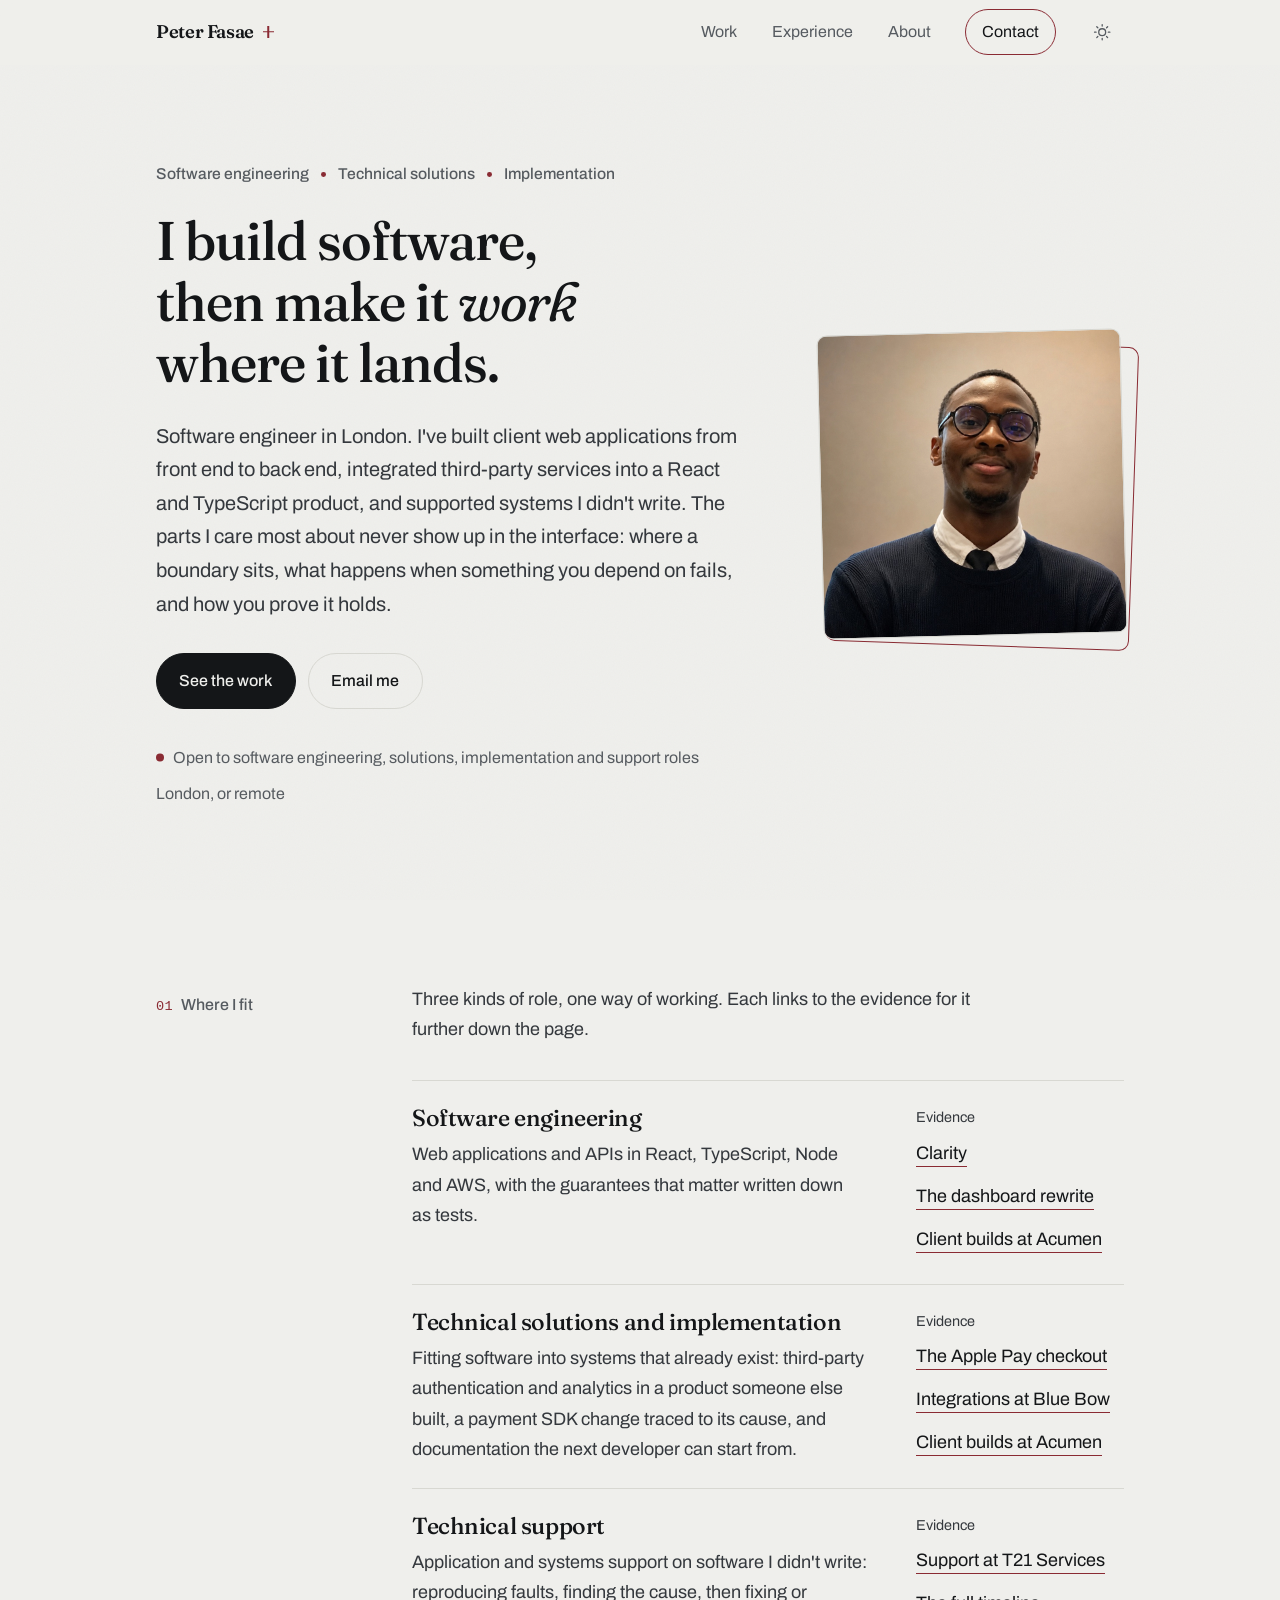
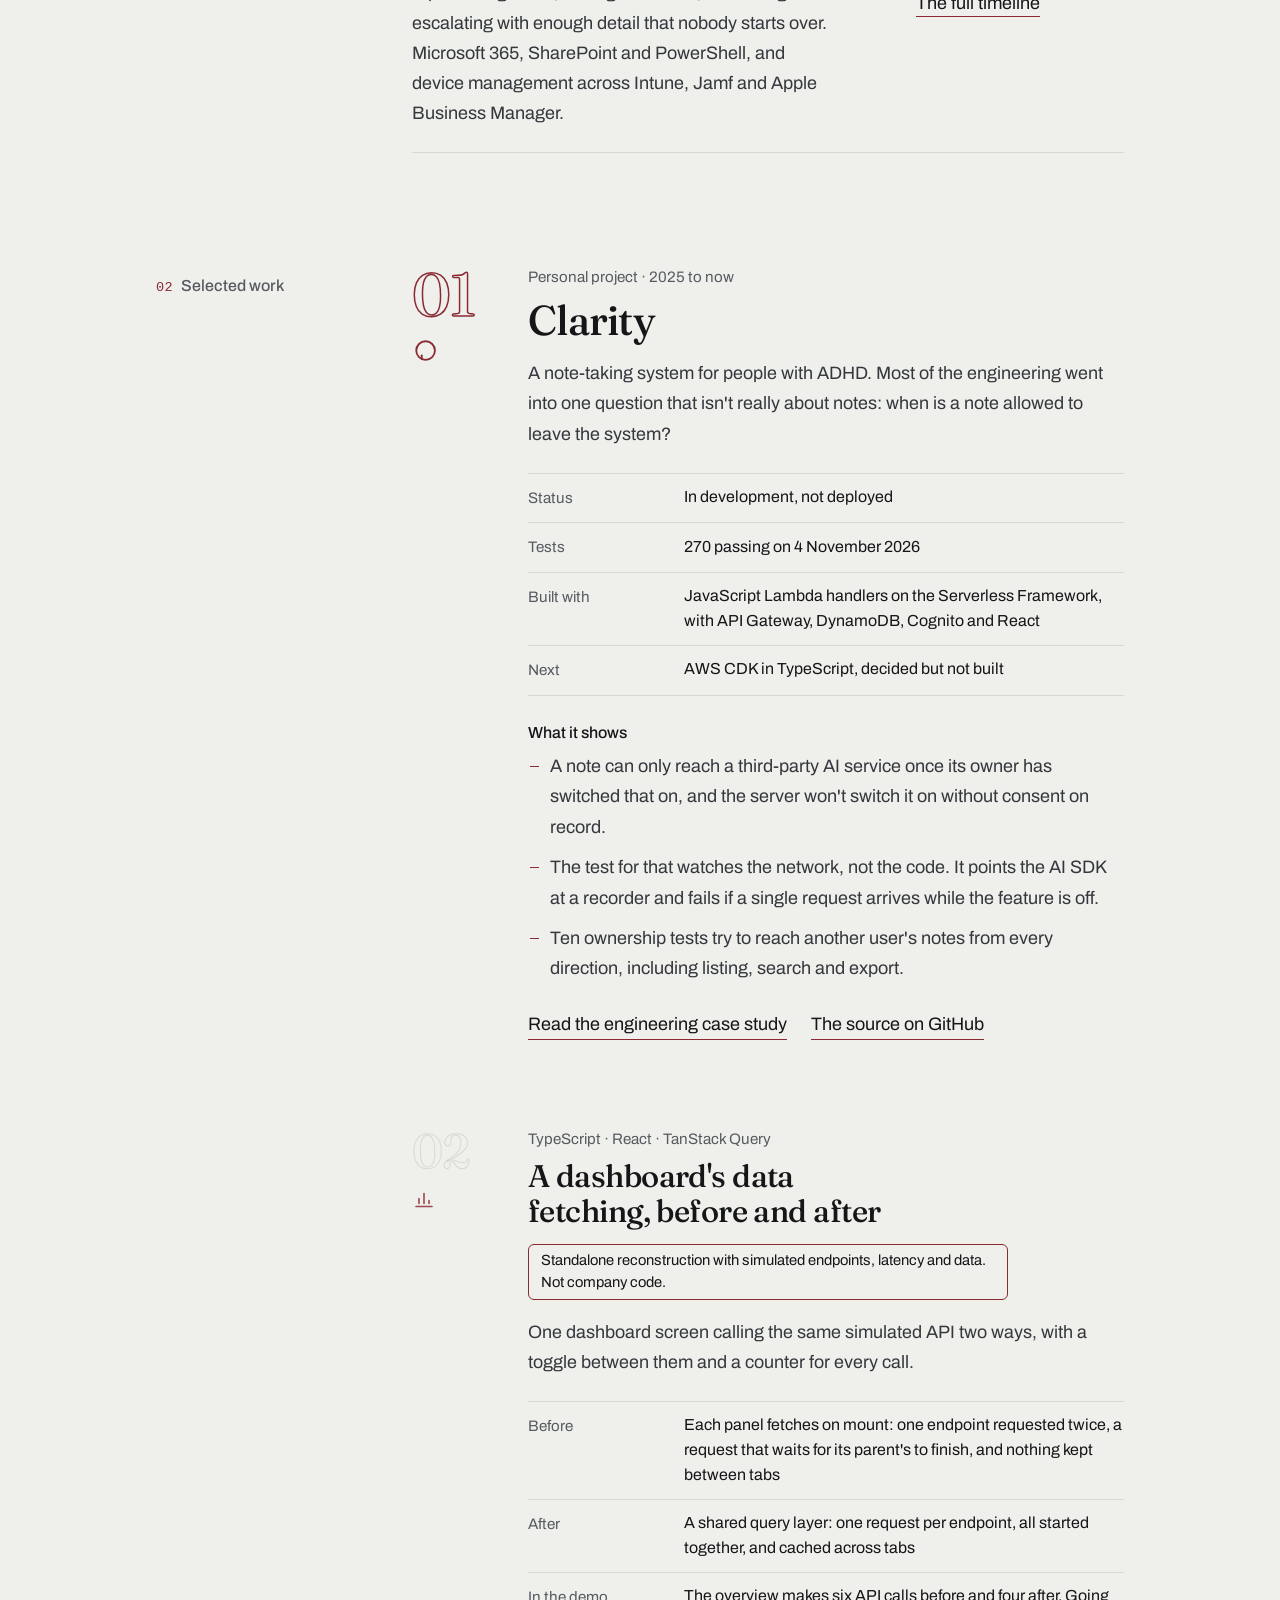
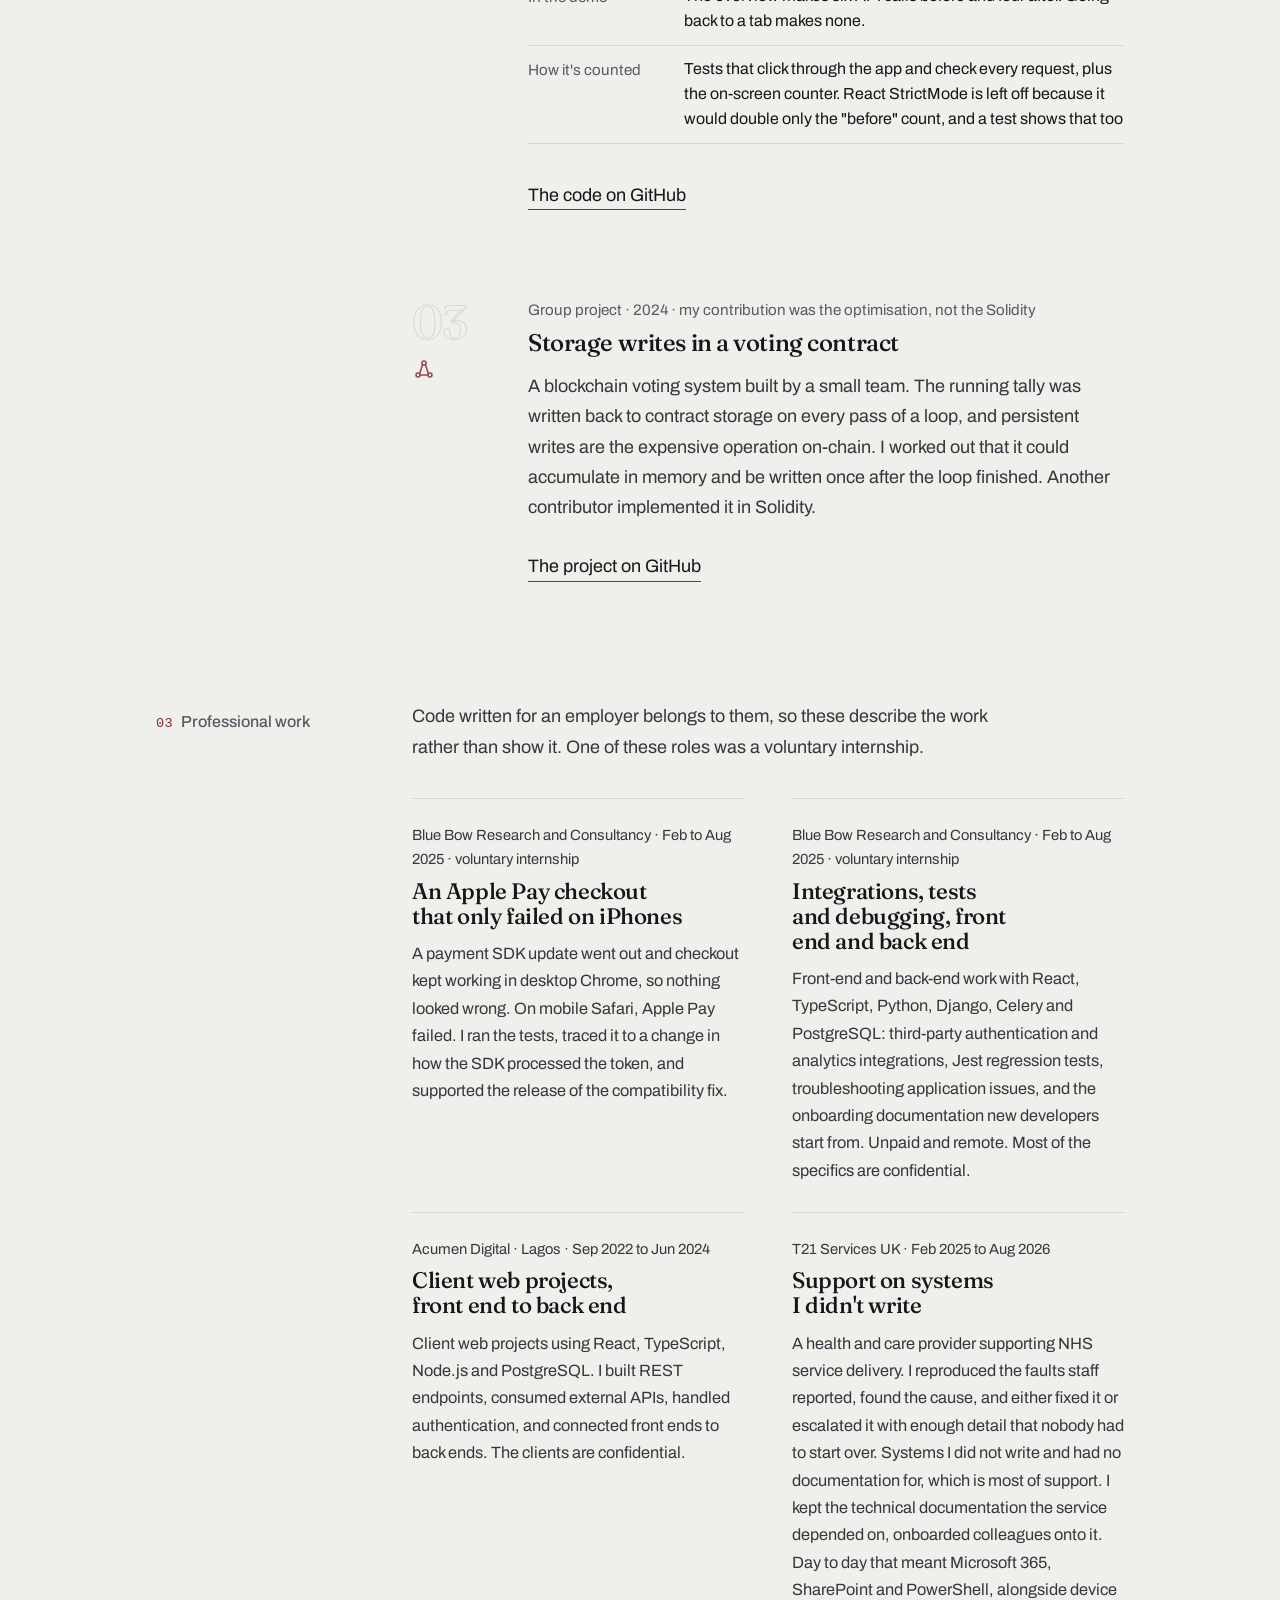
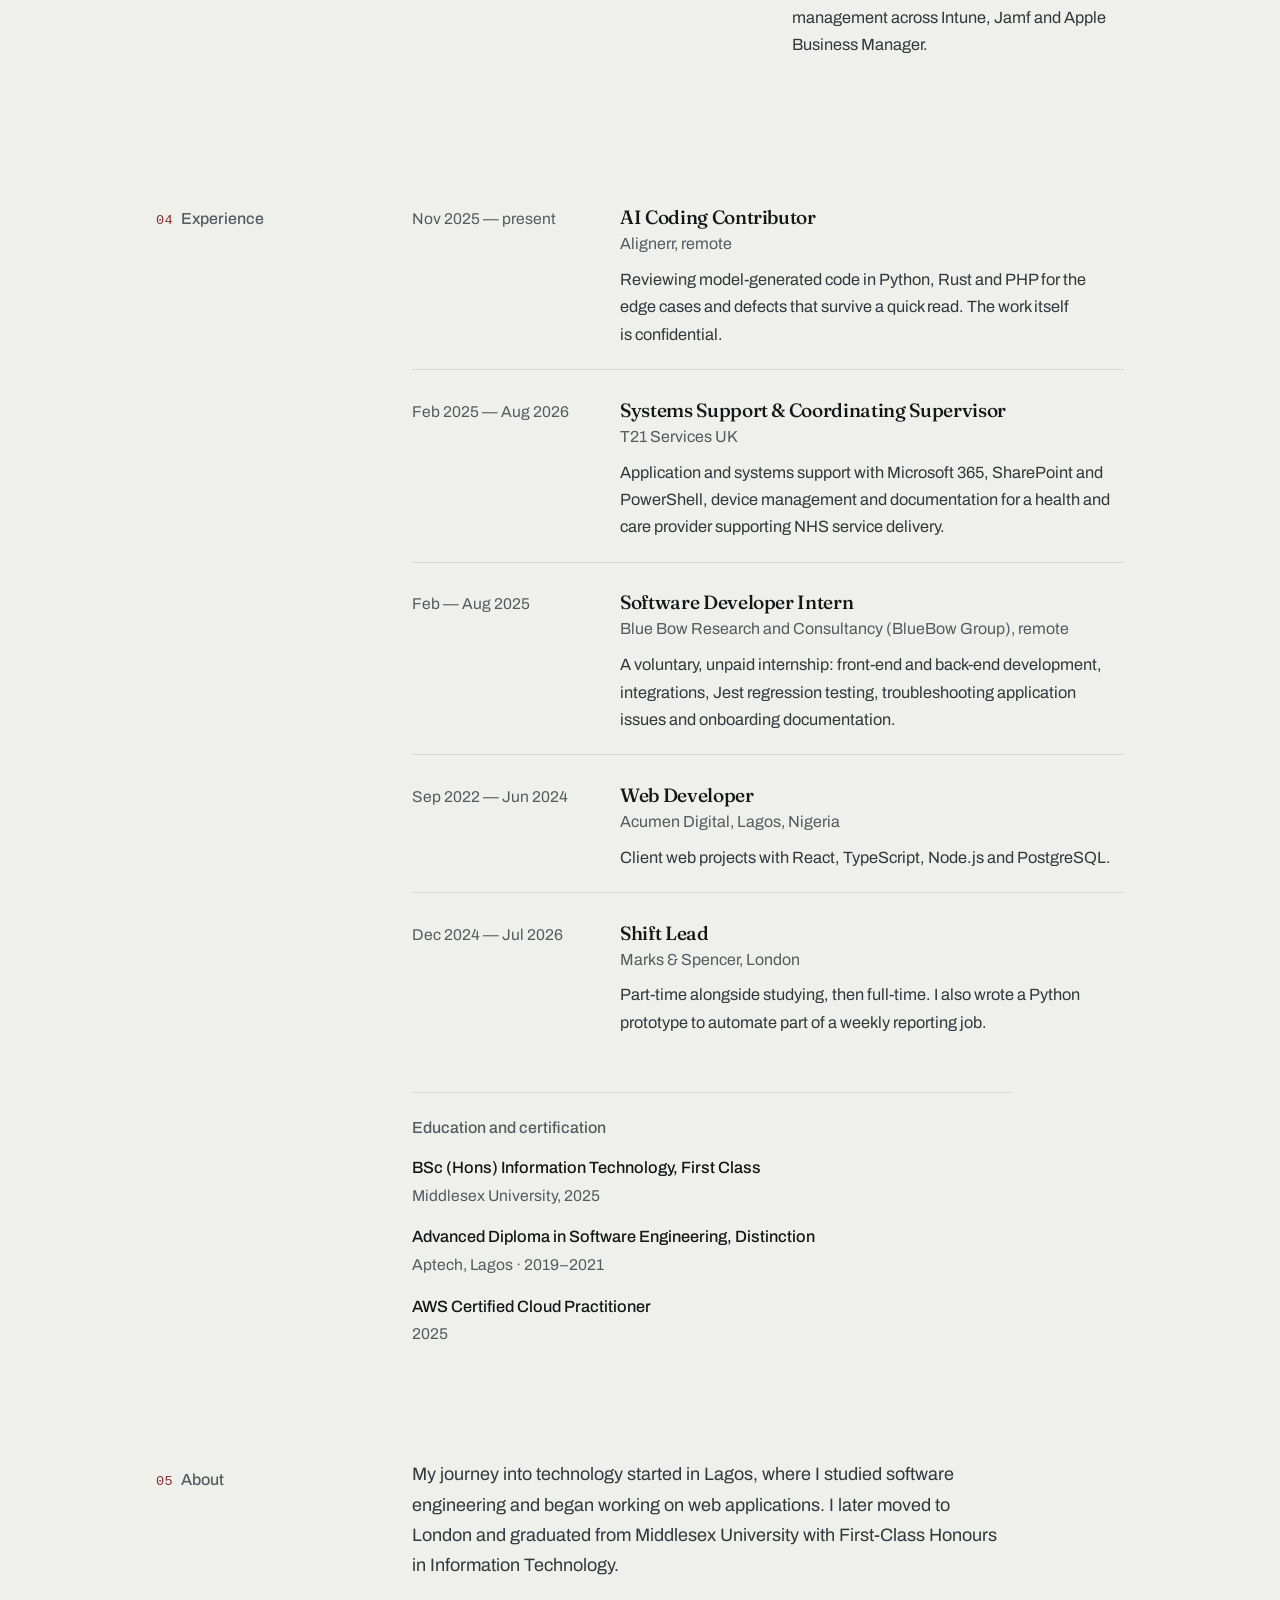
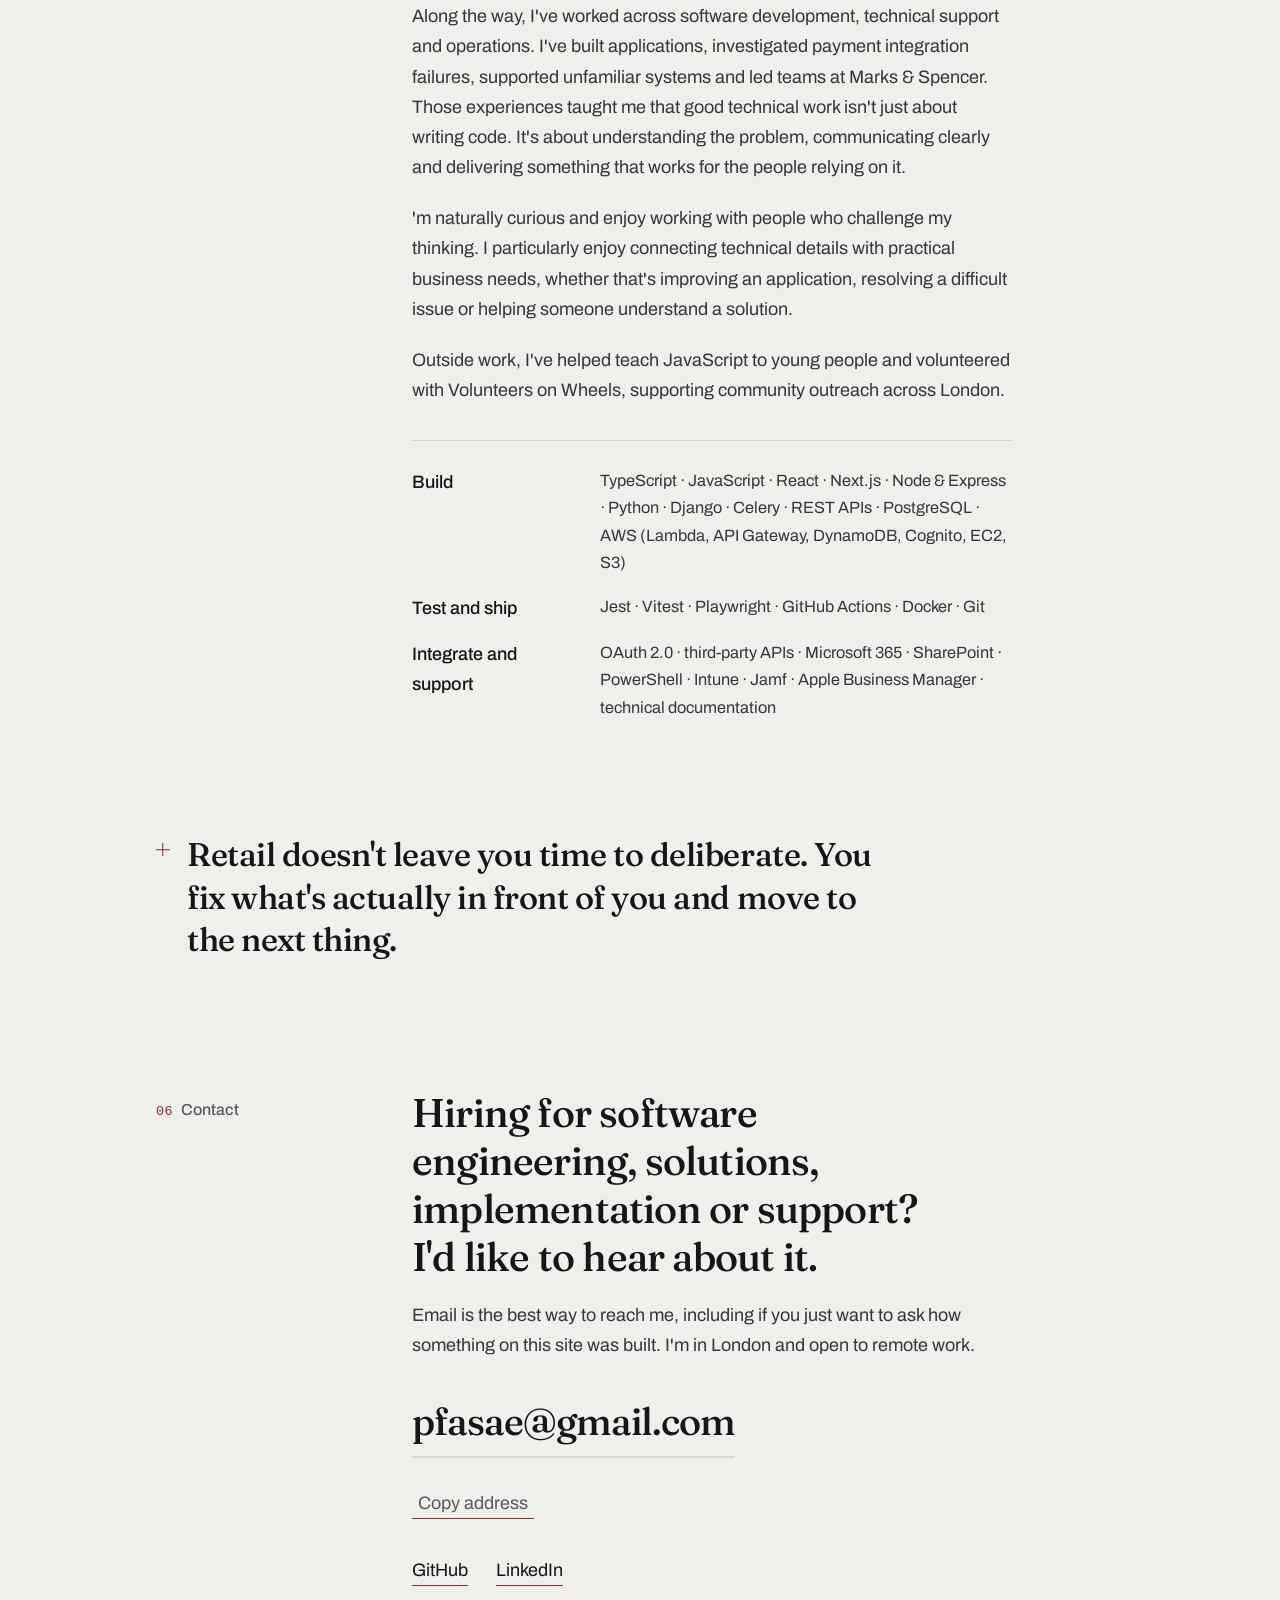
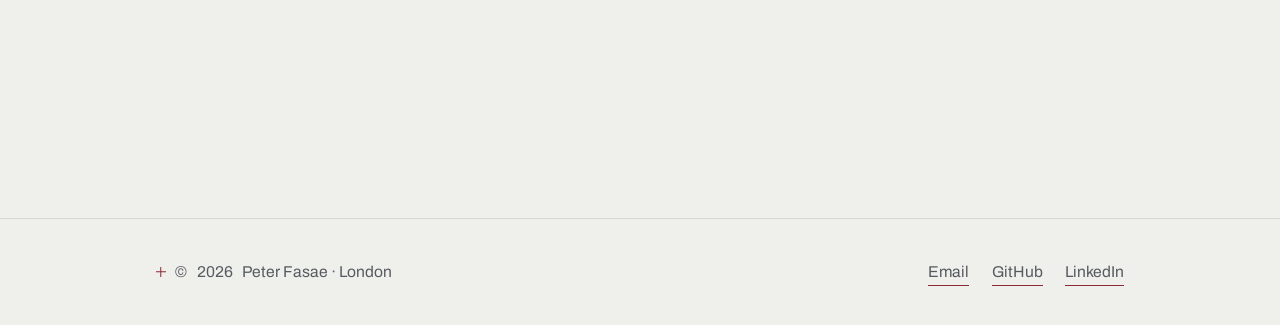
==== index.html @ 12060ade "Update index.html Improve About section for recruiters" ====
<!DOCTYPE html>
<html lang="en-GB">
<head>
<meta charset="utf-8">
<meta name="viewport" content="width=device-width, initial-scale=1">

<title>Peter Fasae — Software engineering, technical solutions and implementation, London</title>
<meta name="description" content="Peter Fasae, software engineer in London: React, TypeScript, Node and AWS, plus technical solutions, implementation and application support. Building Clarity.">
<link rel="canonical" href="https://peterfasae.github.io/">
<meta name="author" content="Peter Fasae">

<meta property="og:type" content="website">
<meta property="og:title" content="Peter Fasae — Software engineering, technical solutions and implementation">
<meta property="og:description" content="Software engineer in London. I build with React, TypeScript, Node and AWS, and I make what I build work alongside the systems and people already there.">
<meta property="og:url" content="https://peterfasae.github.io/">
<meta property="og:image" content="https://peterfasae.github.io/assets/img/preview.png?v=2">
<meta property="og:image:alt" content="Peter Fasae: I build software, then make it work where it lands. Software engineering, technical solutions, implementation.">
<meta property="og:image:width" content="1200">
<meta property="og:image:height" content="630">
<meta name="twitter:card" content="summary_large_image">

<meta name="theme-color" content="#efefec" media="(prefers-color-scheme: light)">
<meta name="theme-color" content="#121316" media="(prefers-color-scheme: dark)">

<link rel="icon" href="data:image/svg+xml,%3Csvg xmlns='http://www.w3.org/2000/svg' viewBox='0 0 64 64'%3E%3Crect width='64' height='64' rx='14' fill='%23141618'/%3E%3Ctext x='32' y='44' font-family='Georgia,serif' font-size='34' fill='%23efefec' text-anchor='middle'%3EP%3C/text%3E%3C/svg%3E">

<link rel="preconnect" href="https://fonts.googleapis.com">
<link rel="preconnect" href="https://fonts.gstatic.com" crossorigin>
<link href="https://fonts.googleapis.com/css2?family=Archivo:wght@400;500&family=Fraunces:opsz,wght@9..144,400..600&display=swap" rel="stylesheet">

<link rel="stylesheet" href="assets/site.css?v=8">

<script type="application/ld+json">
{
  "@context": "https://schema.org",
  "@type": "Person",
  "name": "Peter Fasae",
  "jobTitle": "Software Engineer",
  "url": "https://peterfasae.github.io/",
  "email": "mailto:pfasae@gmail.com",
  "address": { "@type": "PostalAddress", "addressLocality": "London", "addressCountry": "GB" },
  "alumniOf": [
    { "@type": "CollegeOrUniversity", "name": "Middlesex University" },
    { "@type": "EducationalOrganization", "name": "Aptech Computer Education" }
  ],
  "knowsAbout": ["Software Engineering", "Technical Solutions", "Systems Integration", "Application Support", "Technical Documentation", "Full-Stack Development", "TypeScript", "JavaScript", "React", "Next.js", "Node.js", "Express", "Python", "Django", "Celery", "REST APIs", "AWS Lambda", "API Gateway", "DynamoDB", "Amazon Cognito", "PostgreSQL", "Jest", "Test-Driven Development", "CI/CD", "Microsoft 365", "SharePoint", "PowerShell", "Microsoft Intune", "Jamf"],
  "sameAs": ["https://github.com/PeterFasae", "https://www.linkedin.com/in/peter-fasae-5a7482b8/"]
}
</script>
</head>

<body>
<a class="skip" href="#main">Skip to content</a>

<header class="site-head">
  <div class="wrap head-inner">
    <a class="wordmark" href="/">Peter Fasae<span class="mark" aria-hidden="true"></span></a>
    <nav class="nav" aria-label="Sections">
      <a class="nav-section" href="#work">Work</a>
      <a class="nav-section" href="#experience">Experience</a>
      <a class="nav-section" href="#about">About</a>
      <a class="nav-cta" href="#contact">Contact</a>
      <button class="theme-btn" id="themeBtn" type="button" aria-label="Switch to dark theme">
        <svg class="icon-sun" viewBox="0 0 24 24" fill="none" stroke="currentColor" stroke-width="1.7" stroke-linecap="round" aria-hidden="true"><circle cx="12" cy="12" r="4.5"/><path d="M12 2v2M12 20v2M2 12h2M20 12h2M4.9 4.9l1.4 1.4M17.7 17.7l1.4 1.4M19.1 4.9l-1.4 1.4M6.3 17.7l-1.4 1.4"/></svg>
        <svg class="icon-moon" viewBox="0 0 24 24" fill="none" stroke="currentColor" stroke-width="1.7" stroke-linecap="round" stroke-linejoin="round" aria-hidden="true"><path d="M20 14.5A8.5 8.5 0 0 1 9.5 4a8.5 8.5 0 1 0 10.5 10.5z"/></svg>
      </button>
    </nav>
  </div>
</header>

<main id="main">

  <section class="hero wrap" aria-labelledby="hero-title">
    <div class="hero-grid">
      <div>
        <ul class="eyebrow" aria-label="What I do">
          <li>Software engineering</li>
          <li>Technical solutions</li>
          <li>Implementation</li>
        </ul>

        <h1 id="hero-title">I build software, then make it <em>work</em> where it lands.</h1>

        <p class="hero-lede">Software engineer in London. I've built client web applications from front
          end to back end, integrated third-party services into a React and TypeScript product, and
          supported systems I didn't write. The parts I care most about never show up in the
          interface: where a boundary sits, what happens when something you depend on fails, and how
          you prove it holds.</p>

        <p class="cta-row">
          <a class="btn" href="#work">See the work</a>
          <a class="btn btn-quiet" href="mailto:pfasae@gmail.com">Email me</a>
        </p>

        <p class="hero-meta">
          <span class="availability">Open to software engineering, solutions, implementation and support roles</span>
          <span>London, or remote</span>
        </p>
      </div>

      <figure class="portrait">
        <img src="me/portrait.jpg" width="900" height="900" alt="Peter Fasae" fetchpriority="high" decoding="async">
      </figure>
    </div>
  </section>

  <section class="section wrap" id="fit" aria-labelledby="fit-title">
    <div class="band">
      <h2 class="band-label" id="fit-title">Where I fit</h2>
      <div>
        <p class="section-intro">Three kinds of role, one way of working. Each links to the evidence
          for it further down the page.</p>

        <ul class="paths">
          <li class="path">
            <div>
              <h3>Software engineering</h3>
              <p>Web applications and APIs in React, TypeScript, Node and AWS, with the guarantees that
                matter written down as tests.</p>
            </div>
            <div class="path-evidence">
              <p class="path-label">Evidence</p>
              <ul>
                <li><a class="link" href="#clarity">Clarity</a></li>
                <li><a class="link" href="#dashboard">The dashboard rewrite</a></li>
                <li><a class="link" href="#acumen">Client builds at Acumen</a></li>
              </ul>
            </div>
          </li>

          <li class="path">
            <div>
              <h3>Technical solutions and implementation</h3>
              <p>Fitting software into systems that already exist: third-party authentication and
                analytics in a product someone else built, a payment SDK change traced to its cause,
                and documentation the next developer can start from.</p>
            </div>
            <div class="path-evidence">
              <p class="path-label">Evidence</p>
              <ul>
                <li><a class="link" href="#apple-pay">The Apple Pay checkout</a></li>
                <li><a class="link" href="#bluebow">Integrations at Blue Bow</a></li>
                <li><a class="link" href="#acumen">Client builds at Acumen</a></li>
              </ul>
            </div>
          </li>

          <li class="path">
            <div>
              <h3>Technical support</h3>
              <p>Application and systems support on software I didn't write: reproducing faults,
                finding the cause, then fixing or escalating with enough detail that nobody starts
                over. Microsoft 365, SharePoint and PowerShell, and device management across Intune,
                Jamf and Apple Business Manager.</p>
            </div>
            <div class="path-evidence">
              <p class="path-label">Evidence</p>
              <ul>
                <li><a class="link" href="#t21">Support at T21 Services</a></li>
                <li><a class="link" href="#experience">The full timeline</a></li>
              </ul>
            </div>
          </li>
        </ul>
      </div>
    </div>
  </section>

  <section class="section wrap" id="work" aria-labelledby="work-title">
    <div class="band">
      <h2 class="band-label" id="work-title">Selected work</h2>
      <div class="work">

        <article class="work-item work-item--flagship" id="clarity" aria-labelledby="clarity-title">
          <div class="work-mark" aria-hidden="true">
            <span class="work-num">01</span>
            <svg class="work-icon" viewBox="0 0 24 24" fill="none" stroke="currentColor" stroke-width="1.6" stroke-linecap="round"><circle cx="12" cy="12" r="8.25"/><path d="M8.6 19.3v-3.1"/></svg>
          </div>
          <div>
            <p class="kicker">Personal project · 2025 to now</p>
            <h3 id="clarity-title">Clarity</h3>
            <p class="lede">A note-taking system for people with ADHD. Most of the engineering went
              into one question that isn't really about notes: when is a note allowed to leave the
              system?</p>

            <dl class="facts">
              <div><dt>Status</dt><dd>In development, not deployed</dd></div>
              <div><dt>Tests</dt><dd>270 passing on 4 November 2026</dd></div>
              <div><dt>Built with</dt><dd>JavaScript Lambda handlers on the Serverless Framework, with API Gateway, DynamoDB, Cognito and React</dd></div>
              <div><dt>Next</dt><dd>AWS CDK in TypeScript, decided but not built</dd></div>
            </dl>

            <h4 class="shows-title">What it shows</h4>
            <ul class="shows">
              <li>A note can only reach a third-party AI service once its owner has switched that on,
                and the server won't switch it on without consent on record.</li>
              <li>The test for that watches the network, not the code. It points the AI SDK at a
                recorder and fails if a single request arrives while the feature is off.</li>
              <li>Ten ownership tests try to reach another user's notes from every direction,
                including listing, search and export.</li>
            </ul>

            <p class="work-links">
              <a class="link" href="clarity.html">Read the engineering case study</a>
              <a class="link" href="https://github.com/PeterFasae/clarity" target="_blank" rel="noopener">The source on GitHub</a>
            </p>
          </div>
        </article>

        <article class="work-item" id="dashboard" aria-labelledby="dashboard-title">
          <div class="work-mark" aria-hidden="true">
            <span class="work-num">02</span>
            <svg class="work-icon" viewBox="0 0 24 24" fill="none" stroke="currentColor" stroke-width="1.6" stroke-linecap="round"><path d="M4 19.5h16M7 16.5v-5M12 16.5v-10M17 16.5v-3"/></svg>
          </div>
          <div>
            <p class="kicker">TypeScript · React · TanStack Query</p>
            <h3 id="dashboard-title">A dashboard's data fetching, before and after</h3>
            <p class="badge">Standalone reconstruction with simulated endpoints, latency and data. Not company code.</p>
            <p class="lede">One dashboard screen calling the same simulated API two ways, with a toggle
              between them and a counter for every call.</p>

            <dl class="facts">
              <div><dt>Before</dt><dd>Each panel fetches on mount: one endpoint requested twice, a request that waits for its parent's to finish, and nothing kept between tabs</dd></div>
              <div><dt>After</dt><dd>A shared query layer: one request per endpoint, all started together, and cached across tabs</dd></div>
              <div><dt>In the demo</dt><dd>The overview makes six API calls before and four after. Going back to a tab makes none.</dd></div>
              <div><dt>How it's counted</dt><dd>Tests that click through the app and check every request, plus the on-screen counter. React StrictMode is left off because it would double only the "before" count, and a test shows that too</dd></div>
            </dl>

            <p class="work-links">
              <a class="link" href="https://github.com/PeterFasae/dashboard-performance-rewrite" target="_blank" rel="noopener">The code on GitHub</a>
            </p>
          </div>
        </article>

        <article class="work-item work-item--minor" id="voting" aria-labelledby="voting-title">
          <div class="work-mark" aria-hidden="true">
            <span class="work-num">03</span>
            <svg class="work-icon" viewBox="0 0 24 24" fill="none" stroke="currentColor" stroke-width="1.6" stroke-linecap="round"><circle cx="6" cy="18" r="2"/><circle cx="18" cy="18" r="2"/><circle cx="12" cy="6" r="2"/><path d="M7.7 16.5 10.5 7.8M16.3 16.5 13.5 7.8M8 18h8"/></svg>
          </div>
          <div>
            <p class="kicker">Group project · 2024 · my contribution was the optimisation, not the Solidity</p>
            <h3 id="voting-title">Storage writes in a voting contract</h3>
            <p>A blockchain voting system built by a small team. The running tally was written back to
              contract storage on every pass of a loop, and persistent writes are the expensive
              operation on-chain. I worked out that it could accumulate in memory and be written once
              after the loop finished. Another contributor implemented it in Solidity.</p>
            <p class="work-links">
              <a class="link" href="https://github.com/lesley-ayemi/blockchain-voting" target="_blank" rel="noopener">The project on GitHub</a>
            </p>
          </div>
        </article>

      </div>
    </div>
  </section>

  <section class="section wrap" id="professional" aria-labelledby="professional-title">
    <div class="band">
      <h2 class="band-label" id="professional-title">Professional work</h2>
      <div>
        <p class="section-intro">Code written for an employer belongs to them, so these describe the
          work rather than show it. One of these roles was a voluntary internship.</p>

        <div class="cases">
          <article class="case" id="apple-pay" aria-labelledby="apple-pay-title">
            <p class="kicker">Blue Bow Research and Consultancy · Feb to Aug 2025 · voluntary internship</p>
            <h3 id="apple-pay-title">An Apple Pay checkout that only failed on iPhones</h3>
            <p>A payment SDK update went out and checkout kept working in desktop Chrome, so nothing
              looked wrong. On mobile Safari, Apple Pay failed. I ran the tests, traced it to a change
              in how the SDK processed the token, and supported the release of the compatibility
              fix.</p>
          </article>

          <article class="case" id="bluebow" aria-labelledby="bluebow-title">
            <p class="kicker">Blue Bow Research and Consultancy · Feb to Aug 2025 · voluntary internship</p>
            <h3 id="bluebow-title">Integrations, tests and debugging, front end and back end</h3>
            <p>Front-end and back-end work with React, TypeScript, Python, Django, Celery and
              PostgreSQL: third-party authentication and analytics integrations, Jest regression
              tests, troubleshooting application issues, and the onboarding documentation new
              developers start from. Unpaid and remote. Most of the specifics are confidential.</p>
          </article>

          <article class="case" id="acumen" aria-labelledby="acumen-title">
            <p class="kicker">Acumen Digital · Lagos · Sep 2022 to Jun 2024</p>
            <h3 id="acumen-title">Client web projects, front end to back end</h3>
            <p>Client web projects using React, TypeScript, Node.js and PostgreSQL. I built REST endpoints, consumed
              external APIs, handled authentication, and connected front ends to back ends. The
              clients are confidential.</p>
          </article>

          <article class="case" id="t21" aria-labelledby="t21-title">
            <p class="kicker">T21 Services UK · Feb 2025 to Aug 2026</p>
            <h3 id="t21-title">Support on systems I didn't write</h3>
            <p>A health and care provider supporting NHS service delivery. I reproduced the faults
              staff reported, found the cause, and either fixed it or escalated it with enough detail
              that nobody had to start over. Systems I did not write and had no documentation for,
              which is most of support. I kept the technical documentation the service depended on,
              onboarded colleagues onto it. Day to day that meant Microsoft 365, SharePoint and
              PowerShell, alongside device management across Intune, Jamf and Apple Business
              Manager.</p>
          </article>
        </div>
      </div>
    </div>
  </section>

  <section class="section wrap" id="experience" aria-labelledby="experience-title">
    <div class="band">
      <h2 class="band-label" id="experience-title">Experience</h2>
      <div>
        <ol class="roles">
          <li>
            <p class="when">Nov 2025 — present</p>
            <div>
              <h3>AI Coding Contributor</h3>
              <p class="where">Alignerr, remote</p>
              <p>Reviewing model-generated code in Python, Rust and PHP for the edge cases and defects
                that survive a quick read. The work itself is confidential.</p>
            </div>
          </li>

          <li>
            <p class="when">Feb 2025 — Aug 2026</p>
            <div>
              <h3>Systems Support &amp; Coordinating Supervisor</h3>
              <p class="where">T21 Services UK</p>
              <p>Application and systems support with Microsoft 365, SharePoint and PowerShell, device
                management and documentation for a health and care provider supporting NHS service
                delivery.</p>
            </div>
          </li>

          <li>
            <p class="when">Feb — Aug 2025</p>
            <div>
              <h3>Software Developer Intern</h3>
              <p class="where">Blue Bow Research and Consultancy (BlueBow Group), remote</p>
              <p>A voluntary, unpaid internship: front-end and back-end development, integrations,
                Jest regression testing, troubleshooting application issues and onboarding
                documentation.</p>
            </div>
          </li>

          <li>
            <p class="when">Sep 2022 — Jun 2024</p>
            <div>
              <h3>Web Developer</h3>
              <p class="where">Acumen Digital, Lagos, Nigeria</p>
              <p>Client web projects with React, TypeScript, Node.js and PostgreSQL.</p>
            </div>
          </li>

          <li>
            <p class="when">Dec 2024 — Jul 2026</p>
            <div>
              <h3>Shift Lead</h3>
              <p class="where">Marks &amp; Spencer, London</p>
              <p>Part-time alongside studying, then full-time. I also wrote a Python prototype to
                automate part of a weekly reporting job.</p>
            </div>
          </li>
        </ol>

        <div class="study">
          <h3 class="study-title">Education and certification</h3>
          <div>
            <strong>BSc (Hons) Information Technology, First Class</strong>
            <span>Middlesex University, 2025</span>
          </div>
          <div>
            <strong>Advanced Diploma in Software Engineering, Distinction</strong>
            <span>Aptech, Lagos · 2019–2021</span>
          </div>
          <div>
            <strong>AWS Certified Cloud Practitioner</strong>
            <span>2025</span>
          </div>
        </div>
      </div>
    </div>
  </section>

  <section class="section wrap" id="about" aria-labelledby="about-title">
    <div class="band">
      <h2 class="band-label" id="about-title">About</h2>
      <div class="about">
        <p>My journey into technology started in Lagos, where I studied software engineering and began working on web applications. I later moved to London and graduated from Middlesex University with First-Class Honours in Information Technology.</p>
        <p>Along the way, I've worked across software development, technical support and operations. I've built applications, investigated payment integration failures, supported unfamiliar systems and led teams at Marks & Spencer. Those experiences taught me that good technical work isn't just about writing code. It's about understanding the problem, communicating clearly and delivering something that works for the people relying on it.</p>
        <p>'m naturally curious and enjoy working with people who challenge my thinking. I particularly enjoy connecting technical details with practical business needs, whether that's improving an application, resolving a difficult issue or helping someone understand a solution.</p>
        <p>Outside work, I've helped teach JavaScript to young people and volunteered with Volunteers on Wheels, supporting community outreach across London.</p>

        <dl class="skills">
          <div>
            <dt>Build</dt>
            <dd>TypeScript · JavaScript · React · Next.js · Node &amp; Express · Python · Django · Celery · REST APIs · PostgreSQL · AWS (Lambda, API Gateway, DynamoDB, Cognito, EC2, S3)</dd>
          </div>
          <div>
            <dt>Test and ship</dt>
            <dd>Jest · Vitest · Playwright · GitHub Actions · Docker · Git</dd>
          </div>
          <div>
            <dt>Integrate and support</dt>
            <dd>OAuth 2.0 · third-party APIs · Microsoft 365 · SharePoint · PowerShell · Intune · Jamf · Apple Business Manager · technical documentation</dd>
          </div>
        </dl>
      </div>
    </div>
  </section>

  <aside class="pull-stmt wrap" aria-hidden="true">
    <span class="mark"></span>
    <p>Retail doesn't leave you time to deliberate. You fix what's actually in front of you and
      move to the next thing.</p>
  </aside>

  <section class="section wrap" id="contact" aria-labelledby="contact-title">
    <div class="band">
      <h2 class="band-label" id="contact-title">Contact</h2>
      <div class="contact">
        <p class="contact-lede">Hiring for software engineering, solutions, implementation or
          support? I'd like to hear about it.</p>
        <p class="measure">Email is the best way to reach me, including if you just want to ask how
          something on this site was built. I'm in London and open to remote work.</p>

        <a class="contact-mail" href="mailto:pfasae@gmail.com">pfasae@gmail.com</a>

        <p>
          <button class="link link-muted" id="copyBtn" type="button" data-email="pfasae@gmail.com">Copy address</button>
          <span class="vh" role="status" aria-live="polite" id="copyStatus"></span>
        </p>

        <p class="elsewhere">
          <a class="link" href="https://github.com/PeterFasae" target="_blank" rel="noopener">GitHub</a>
          <a class="link" href="https://www.linkedin.com/in/peter-fasae-5a7482b8/" target="_blank" rel="noopener">LinkedIn</a>
        </p>
      </div>
    </div>
  </section>

</main>

<footer class="site-foot">
  <div class="wrap foot-inner">
    <p><span class="mark" aria-hidden="true"></span>© <span id="year">2026</span> Peter Fasae · London</p>
    <p class="foot-links">
      <a class="link link-muted" href="mailto:pfasae@gmail.com">Email</a>
      <a class="link link-muted" href="https://github.com/PeterFasae" target="_blank" rel="noopener">GitHub</a>
      <a class="link link-muted" href="https://www.linkedin.com/in/peter-fasae-5a7482b8/" target="_blank" rel="noopener">LinkedIn</a>
    </p>
  </div>
</footer>

<script src="assets/site.js?v=7" defer></script>
</body>
</html>
---- assets/site.css ----
/* ==========================================================================
   Peter Fasae — shared styles

   Two type families, no framework, no build step. Monospace is the system
   stack and only appears around code, so there is nothing tracked-out and
   tiny anywhere in the reading experience.
   ========================================================================== */

:root {
  --paper:     #efefec;
  --raised:    #e7e7e2;
  --ink:       #141618;
  --ink-soft:  #34383d;
  --muted:     #565b60;
  --rule:      #d8d8d2;
  --accent:    #8a2b33;
  --invert-bg: #141618;
  --invert-fg: #efefec;

  --display: 'Fraunces', 'Iowan Old Style', Georgia, serif;
  --body: 'Archivo', ui-sans-serif, system-ui, -apple-system, 'Segoe UI', Helvetica, Arial, sans-serif;
  --mono: ui-monospace, SFMono-Regular, Menlo, Consolas, monospace;

  /* Lands around 68 characters per line at the desktop body size, measured. */
  --measure: 60ch;
  --page: 1080px;
  --pad: clamp(1.25rem, 5vw, 3.5rem);
  --section: clamp(4rem, 9vw, 7rem);

  color-scheme: light;
}

[data-theme='dark'] {
  --paper: #121316;
  --raised: #191b1e;
  --ink: #eceae6;
  --ink-soft: #c6c8c6;
  --muted: #9ba0a4;
  --rule: #2b2e33;
  --accent: #e08b91;
  --invert-bg: #eceae6;
  --invert-fg: #121316;
  color-scheme: dark;
}

@media (prefers-color-scheme: dark) {
  :root:not([data-theme='light']) {
    --paper: #121316;
    --raised: #191b1e;
    --ink: #eceae6;
    --ink-soft: #c6c8c6;
    --muted: #9ba0a4;
    --rule: #2b2e33;
    --accent: #e08b91;
    --invert-bg: #eceae6;
    --invert-fg: #121316;
    color-scheme: dark;
  }
}

*, *::before, *::after { box-sizing: border-box; }

html {
  -webkit-text-size-adjust: 100%;
  scroll-behavior: smooth;
  scroll-padding-top: 5rem;
}

body {
  margin: 0;
  background: var(--paper);
  color: var(--ink);
  font-family: var(--body);
  font-size: 1.0625rem;
  line-height: 1.68;
  -webkit-font-smoothing: antialiased;
  text-rendering: optimizeLegibility;
  position: relative;
}

/* A very faint paper grain, the one texture on the whole site. Fixed and
   pointer-events:none, so it never affects layout, hit-testing, or contrast
   — at this opacity it's under the threshold that matters for reading, and
   nothing anywhere depends on it for information. */
body::after {
  content: '';
  position: fixed;
  inset: 0;
  z-index: 2;
  pointer-events: none;
  opacity: 0.035;
  mix-blend-mode: multiply;
  background-image: url("data:image/svg+xml,%3Csvg xmlns='http://www.w3.org/2000/svg'%3E%3Cfilter id='n'%3E%3CfeTurbulence type='fractalNoise' baseFrequency='0.85' numOctaves='2' stitchTiles='stitch'/%3E%3C/filter%3E%3Crect width='100%25' height='100%25' filter='url(%23n)'/%3E%3C/svg%3E");
  background-size: 160px 160px;
}
[data-theme='dark'] body::after { opacity: 0.05; mix-blend-mode: overlay; }

@media (min-width: 40rem) {
  body { font-size: 1.125rem; }
}

/* Fraunces is a characterful face. WONK and a high SOFT are what make it look
   mannered, so both are dialled down and it reads as a plain book serif. */
h1, h2, h3, h4 {
  margin: 0;
  font-family: var(--display);
  font-variation-settings: 'SOFT' 0, 'WONK' 0;
  font-weight: 500;
  line-height: 1.12;
  letter-spacing: -0.018em;
  text-wrap: balance;
}

p { margin: 0 0 1.15em; text-wrap: pretty; }
p:last-child { margin-bottom: 0; }

a { color: inherit; }

img { max-width: 100%; height: auto; display: block; }

:focus-visible {
  outline: 2px solid var(--accent);
  outline-offset: 3px;
  border-radius: 2px;
}

::selection { background: var(--accent); color: var(--paper); }

.skip {
  position: absolute; left: 1rem; top: 1rem; z-index: 100;
  transform: translateY(-250%);
  background: var(--invert-bg); color: var(--invert-fg);
  padding: 0.75rem 1.1rem; border-radius: 6px;
  font-size: 0.95rem; text-decoration: none;
}
.skip:focus { transform: none; }

.vh {
  position: absolute; width: 1px; height: 1px; margin: -1px; padding: 0;
  overflow: hidden; clip-path: inset(50%); white-space: nowrap; border: 0;
}

/* A small crosshair, reused a handful of times (header, footer, the pulled
   statement) rather than left as one-off decoration. Drawn in CSS so it's
   one accent-coloured shape wherever it appears, at any size. */
.mark {
  --mark: 0.85rem;
  position: relative;
  display: inline-block;
  width: var(--mark);
  height: var(--mark);
  flex: none;
}
.mark::before, .mark::after { content: ''; position: absolute; background: var(--accent); }
.mark::before { left: 50%; top: 0; bottom: 0; width: 1.5px; transform: translateX(-50%); }
.mark::after { top: 50%; left: 0; right: 0; height: 1.5px; transform: translateY(-50%); }

/* --------------------------------------------------------------------------
   Layout
   -------------------------------------------------------------------------- */

.wrap {
  width: 100%;
  max-width: var(--page);
  margin-inline: auto;
  padding-inline: var(--pad);
}

.section { padding-block: var(--section); }
.section + .section,
.section + .pull-stmt { padding-top: 0; }

/* Contact opens with a display-size line of its own, so it needs air between
   it and the pulled statement or the two big serif blocks read as one. */
.pull-stmt + .section { padding-top: clamp(3rem, 7vw, 5rem); }

.measure { max-width: var(--measure); }

/* Label in the margin on wide screens, above the content on narrow ones.
   One layout idea, used consistently, instead of a grid per section. */
.band { display: grid; gap: clamp(1.5rem, 4vw, 3rem); }

@media (min-width: 64rem) {
  .band {
    grid-template-columns: minmax(0, 12rem) minmax(0, 1fr);
    gap: clamp(2rem, 5vw, 4.5rem);
  }
}

/* A margin label, not a title. The serif belongs to things you read, so this
   one drops back to the body face at body weight. Numbered automatically —
   four labelled sections on the page, counted in document order, so nothing
   drifts out of sync if a section is ever added or removed. */
main { counter-reset: section; }

.band-label {
  margin: 0;
  font-family: var(--body);
  font-variation-settings: normal;
  font-size: 1rem;
  font-weight: 500;
  line-height: 1.5;
  letter-spacing: 0;
  color: var(--muted);
  counter-increment: section;
}

.band-label::before {
  content: counter(section, decimal-leading-zero) ' ';
  font-family: var(--mono);
  font-size: 0.85em;
  color: var(--accent);
  letter-spacing: 0.02em;
}

@media (min-width: 64rem) {
  .band-label { padding-top: 0.55rem; }
}

/* --------------------------------------------------------------------------
   Header
   -------------------------------------------------------------------------- */

.site-head {
  position: sticky; top: 0; z-index: 50;
  background: color-mix(in srgb, var(--paper) 90%, transparent);
  backdrop-filter: blur(12px);
  -webkit-backdrop-filter: blur(12px);
  border-bottom: 1px solid transparent;
  transition: border-color 0.2s;
}
.site-head[data-scrolled='true'] { border-bottom-color: var(--rule); }

.head-inner {
  display: flex; align-items: center; justify-content: space-between;
  gap: 1rem; min-height: 4rem;
}

.wordmark {
  display: inline-flex;
  align-items: center;
  gap: 0.55rem;
  font-family: var(--display);
  font-variation-settings: 'SOFT' 0, 'WONK' 0;
  font-size: 1.15rem;
  font-weight: 600;
  letter-spacing: -0.02em;
  text-decoration: none;
  white-space: nowrap;
  padding-block: 0.5rem;
}
.wordmark .mark { --mark: 0.7rem; }

.nav { display: flex; align-items: center; gap: clamp(0.5rem, 2vw, 1.5rem); }

.nav a {
  position: relative;
  text-decoration: none;
  color: var(--muted);
  font-size: 1rem;
  padding: 0.6rem 0.35rem;
  transition: color 0.15s;
}
.nav a::after {
  content: '';
  position: absolute;
  left: 0.35rem; right: 0.35rem; bottom: 0.15rem;
  height: 1.5px;
  background: var(--accent);
  transform: scaleX(0);
  transform-origin: left;
  transition: transform 0.25s ease;
}
.nav a:hover, .nav a[aria-current='page'], .nav a[aria-current='true'] { color: var(--ink); }
.nav a:hover::after,
.nav a[aria-current='page']::after,
.nav a[aria-current='true']::after { transform: scaleX(1); }

/* Contact is the one link that does a job, so it's drawn as a quiet button and
   is the only one that survives on a phone. */
.nav .nav-cta {
  color: var(--ink);
  border: 1px solid var(--rule);
  border-radius: 999px;
  padding: 0.55rem 1rem;
  margin-left: 0.25rem;
  transition: border-color 0.15s;
}
.nav .nav-cta::after { display: none; }
.nav .nav-cta:hover,
.nav .nav-cta[aria-current='true'] { border-color: var(--accent); }

/* Below ~40rem the name, three section links, the Contact button and the
   toggle don't fit on one line. The section links are the part worth losing.
   A hamburger for three links would be more machinery than the problem. */
@media (max-width: 40rem) {
  .nav-section { display: none; }
}

.theme-btn {
  appearance: none; cursor: pointer;
  position: relative;
  width: 2.75rem; height: 2.75rem;
  background: none; border: 0; color: var(--muted); border-radius: 50%;
  transition: color 0.15s;
}
.theme-btn:hover { color: var(--ink); }

.theme-btn svg {
  position: absolute; inset: 0; margin: auto;
  width: 1.15rem; height: 1.15rem;
  transition: opacity 0.25s ease, transform 0.35s ease;
}
.icon-moon { opacity: 0; transform: rotate(-35deg) scale(0.6); }
[data-theme='dark'] .icon-sun { opacity: 0; transform: rotate(35deg) scale(0.6); }
[data-theme='dark'] .icon-moon { opacity: 1; transform: rotate(0deg) scale(1); }

/* Without JS the button does nothing, so at least let the icon it shows
   match the theme the media query already put the page in. */
@media (prefers-color-scheme: dark) {
  html:not([data-theme]) .icon-sun { opacity: 0; }
  html:not([data-theme]) .icon-moon { opacity: 1; }
}

/* --------------------------------------------------------------------------
   Hero
   -------------------------------------------------------------------------- */

.hero { padding-block: clamp(3rem, 9vw, 6rem) clamp(2rem, 6vw, 4rem); }

/* Text first, portrait second — so it reads in the right order on a phone
   and on a screen reader, regardless of where the photo sits visually. */
.hero-grid { display: grid; gap: clamp(2.25rem, 5vw, 4rem); align-items: center; }

@media (min-width: 60rem) {
  .hero-grid { grid-template-columns: minmax(0, 1fr) minmax(0, 19rem); }
}

/* The positioning, said once and quietly, above the headline rather than
   inside it. A list so a screen reader hears three things, not one run-on. */
.eyebrow {
  list-style: none;
  margin: 0 0 1.5rem;
  padding: 0;
  display: flex; flex-wrap: wrap; align-items: center;
  gap: 0.35rem 0;
  font-size: 0.98rem;
  font-weight: 500;
  color: var(--muted);
}
.eyebrow li { display: inline-flex; align-items: center; }
.eyebrow li + li::before {
  content: '';
  width: 0.3rem; height: 0.3rem;
  margin-inline: 0.75rem;
  border-radius: 50%;
  background: var(--accent);
}

.hero h1 {
  font-size: clamp(2.1rem, 5.4vw, 3.4rem);
  max-width: 18ch;
  margin-bottom: 1.6rem;
}

/* One word allowed to swing on the WONK/SOFT axes the rest of the type
   deliberately avoids — controlled in one place instead of everywhere, which
   is what makes it read as a choice rather than a font behaving oddly. */
.hero h1 em {
  font-style: italic;
  font-variation-settings: 'SOFT' 40, 'WONK' 1;
  font-weight: 400;
}

/* A second card sits behind the photo, offset and rotated the other way —
   the kind of small imprecision that reads as placed by hand rather than
   generated. Falls away cleanly at any width; nothing here holds layout. */
.portrait { position: relative; margin: 0; max-width: 19rem; }
.portrait::before {
  content: '';
  position: absolute;
  inset: 0.6rem -0.6rem -0.6rem 0.6rem;
  border: 1.5px solid var(--accent);
  border-radius: 10px;
  transform: rotate(2deg);
  z-index: -1;
}
.portrait img {
  width: 100%;
  border-radius: 10px;
  border: 1px solid var(--rule);
  transform: rotate(-1.4deg);
  transition: transform 0.35s ease;
}
.portrait:hover img { transform: rotate(0deg); }
.portrait figcaption {
  margin-top: 1rem;
  font-size: 0.95rem;
  color: var(--muted);
}

@media (prefers-reduced-motion: reduce) {
  .portrait img { transition: none; }
}

/* Two actions, not five. The first is what most people want, the second is
   for the ones who already know they want to talk. */
.cta-row { display: flex; flex-wrap: wrap; gap: 0.75rem; margin-top: 2rem; }

.btn {
  display: inline-flex; align-items: center;
  padding: 0.85rem 1.4rem;
  border-radius: 999px;
  border: 1px solid var(--invert-bg);
  background: var(--invert-bg);
  color: var(--invert-fg);
  font-size: 1rem;
  font-weight: 500;
  text-decoration: none;
  transition: opacity 0.15s;
}
.btn:hover { opacity: 0.85; }

.btn-quiet {
  background: transparent;
  color: var(--ink);
  border-color: var(--rule);
}
.btn-quiet:hover { border-color: var(--ink); opacity: 1; }

.hero-lede {
  font-size: clamp(1.1rem, 1.6vw, 1.25rem);
  color: var(--ink-soft);
  max-width: 54ch;
}

.hero-meta {
  display: flex; flex-wrap: wrap; align-items: center;
  gap: 0.6rem 1.4rem;
  margin-top: 2.2rem;
  font-size: 1rem;
  color: var(--muted);
}

/* A still dot. It used to pulse, which is the one thing on the page that
   moved without being asked to. */
.availability { display: inline-flex; align-items: baseline; gap: 0.55rem; }
.availability::before {
  content: ''; width: 0.5rem; height: 0.5rem; border-radius: 50%;
  background: var(--accent); flex: none;
  transform: translateY(-0.1em);
}

/* --------------------------------------------------------------------------
   Work
   -------------------------------------------------------------------------- */

.work { display: grid; gap: clamp(3rem, 7vw, 5rem); }

/* Each item gets a numeral and a small mark in its own column, rather than
   the section-level margin label repeating per row. Clarity is given more
   room and a filled-in numeral — the one thing on the page allowed to look
   heavier than everything around it, because it is. */
/* On a phone the numeral sits above the text rather than beside it. The
   column it used to take cost the facts and lists a fifth of their width. */
.work-item {
  display: grid;
  grid-template-columns: minmax(0, 1fr);
  gap: 0.6rem;
}

.work-mark { display: flex; align-items: center; gap: 0.9rem; }

@media (min-width: 40rem) {
  .work-item { grid-template-columns: minmax(0, 5.5rem) minmax(0, 1fr); gap: 1.75rem; }
  .work-mark { flex-direction: column; align-items: flex-start; gap: 0.7rem; }
}

.work-num {
  font-family: var(--display);
  font-variation-settings: 'SOFT' 0, 'WONK' 0;
  font-weight: 500;
  font-size: clamp(2.1rem, 5vw, 3rem);
  line-height: 1;
  letter-spacing: -0.02em;
  color: var(--rule);
}
@supports (-webkit-text-stroke: 1px black) {
  .work-num {
    color: transparent;
    -webkit-text-stroke: 1px var(--rule);
  }
}

.work-icon { width: 1.5rem; height: 1.5rem; color: var(--accent); opacity: 0.85; }

.work-item--flagship .work-num {
  font-size: clamp(2.5rem, 6vw, 3.8rem);
  color: var(--rule);
}
@supports (-webkit-text-stroke: 1px black) {
  .work-item--flagship .work-num {
    color: transparent;
    -webkit-text-stroke: 1.5px var(--accent);
  }
}
.work-item--flagship .work-icon { width: 1.7rem; height: 1.7rem; opacity: 1; }

.work-item h3 {
  font-size: clamp(1.5rem, 2.6vw, 1.95rem);
  margin-bottom: 0.9rem;
}
.work-item--flagship h3 { font-size: clamp(1.9rem, 3.6vw, 2.6rem); }
.work-item--minor h3 { font-size: clamp(1.25rem, 2vw, 1.5rem); }

.work-item p { color: var(--ink-soft); max-width: var(--measure); }

/* The line above a title: who it was for, when, and on what terms. */
.kicker,
.work-item .kicker {
  margin: 0 0 0.4rem;
  font-size: 0.95rem;
  color: var(--muted);
}

.work-item .lede { font-size: clamp(1.05rem, 1.4vw, 1.15rem); }

/* Says what something is before anyone reads about it. Used for the one
   reconstruction on the page, so it can't be mistaken for production code. */
.work-item .badge {
  display: inline-block;
  margin: 0 0 1.1rem;
  padding: 0.35rem 0.75rem;
  border: 1px solid var(--accent);
  border-radius: 6px;
  font-size: 0.92rem;
  line-height: 1.45;
  color: var(--ink);
}

/* The facts a reviewer checks first, set as ruled rows rather than cards:
   a label they can scan down, and the claim beside it. */
.facts {
  margin: 1.5rem 0 1.75rem;
  max-width: var(--measure);
  border-top: 1px solid var(--rule);
}
.facts div {
  display: grid;
  gap: 0.1rem;
  padding-block: 0.7rem;
  border-bottom: 1px solid var(--rule);
}
@media (min-width: 40rem) {
  .facts div { grid-template-columns: minmax(0, 8.5rem) minmax(0, 1fr); gap: 1.25rem; }
}
.facts dt { color: var(--muted); font-size: 0.95rem; padding-top: 0.05rem; }
.facts dd { margin: 0; font-size: 1rem; line-height: 1.55; color: var(--ink); }

.shows-title {
  margin: 0 0 0.6rem;
  font-family: var(--body);
  font-variation-settings: normal;
  font-size: 1rem;
  font-weight: 500;
  letter-spacing: 0;
}
.shows {
  list-style: none;
  margin: 0;
  padding: 0;
  display: grid;
  gap: 0.65rem;
  max-width: var(--measure);
}
.shows li { position: relative; padding-left: 1.35rem; color: var(--ink-soft); }
.shows li::before {
  content: '';
  position: absolute; left: 0.1rem; top: 0.8em;
  width: 0.6rem; height: 1.5px;
  background: var(--accent);
}

.work-links {
  display: flex; flex-wrap: wrap; gap: 0.5rem 1.5rem;
  margin-top: 1.1rem;
}

/* One link style everywhere: a permanent underline, so it's still legible as
   a link with motion turned off, that thickens and lifts slightly on hover. */
.link {
  display: inline-block;
  position: relative;
  color: var(--ink);
  text-decoration: none;
  /* Enough to clear a 44px tap target at the body size. */
  padding-block: 0.5rem;
}
.link::after {
  content: '';
  position: absolute;
  left: 0; right: 0; bottom: 0.42em;
  height: 1px;
  background: var(--accent);
  transition: height 0.18s ease, bottom 0.18s ease;
}
.link:hover::after, .link:focus-visible::after { height: 2px; bottom: 0.46em; }

/* The copy-address control is a button because it does something to the page,
   not somewhere you can navigate to. It just borrows the link's appearance. */
button.link { background: none; border: 0; font: inherit; cursor: pointer; }

.link-muted { color: var(--muted); }

.section-intro {
  max-width: var(--measure);
  margin-bottom: clamp(1.5rem, 3vw, 2.25rem);
  color: var(--ink-soft);
}

/* --------------------------------------------------------------------------
   Where I fit
   -------------------------------------------------------------------------- */

/* Three rows, read like a table: what the role needs on the left, where on
   the page it's shown on the right. One identity, three ways into it. */
.paths { list-style: none; margin: 0; padding: 0; }

.path {
  display: grid;
  gap: 0.9rem;
  padding-block: 1.5rem;
  border-top: 1px solid var(--rule);
}
.path:last-child { border-bottom: 1px solid var(--rule); }

@media (min-width: 48rem) {
  .path {
    grid-template-columns: minmax(0, 1fr) minmax(0, 13rem);
    gap: 2.5rem;
    align-items: start;
  }
}

.path h3 { font-size: clamp(1.25rem, 2vw, 1.45rem); margin-bottom: 0.5rem; }
.path p { color: var(--ink-soft); max-width: var(--measure); }

.path-evidence ul { list-style: none; margin: 0; padding: 0; }
.path-evidence .link { padding-block: 0.4rem; }
.path-label {
  margin: 0 0 0.1rem;
  font-size: 0.9rem;
  color: var(--muted);
}

/* --------------------------------------------------------------------------
   Commercial work
   -------------------------------------------------------------------------- */

.cases { display: grid; }

@media (min-width: 48rem) {
  .cases {
    grid-template-columns: repeat(2, minmax(0, 1fr));
    column-gap: clamp(1.75rem, 4vw, 3rem);
  }
}

.case {
  padding-block: 1.5rem 1.75rem;
  border-top: 1px solid var(--rule);
}
.case h3 { font-size: clamp(1.2rem, 1.9vw, 1.4rem); margin-bottom: 0.7rem; }
.case p { color: var(--ink-soft); font-size: 1.02rem; }
.case .kicker { font-size: 0.92rem; }

/* --------------------------------------------------------------------------
   Experience
   -------------------------------------------------------------------------- */

.roles { list-style: none; margin: 0; padding: 0; }

.roles li {
  padding-block: 1.3rem;
  border-top: 1px solid var(--rule);
}
.roles li:first-child { border-top: 0; padding-top: 0; }

@media (min-width: 48rem) {
  .roles li {
    display: grid;
    grid-template-columns: minmax(0, 11rem) minmax(0, 1fr);
    gap: 0.5rem 2rem;
    align-items: baseline;
  }
}

.roles .when {
  color: var(--muted);
  font-size: 0.98rem;
  font-variant-numeric: tabular-nums;
}

.roles h3 { font-size: 1.2rem; margin-bottom: 0.15rem; }

.roles .where { color: var(--muted); font-size: 1rem; }

.roles p {
  margin-top: 0.5rem;
  margin-bottom: 0;
  color: var(--ink-soft);
  max-width: var(--measure);
  font-size: 1.02rem;
}
.roles .where { margin-top: 0; }

/* --------------------------------------------------------------------------
   About + contact
   -------------------------------------------------------------------------- */

.about > p { color: var(--ink-soft); max-width: var(--measure); }

.study {
  margin-top: 2.2rem;
  padding-top: 1.6rem;
  border-top: 1px solid var(--rule);
  display: grid;
  gap: 0.9rem;
  max-width: var(--measure);
}

.study-title {
  margin-bottom: 0.2rem;
  font-family: var(--body);
  font-variation-settings: normal;
  font-size: 1rem;
  font-weight: 500;
  letter-spacing: 0;
  color: var(--muted);
}
.study div { font-size: 1.02rem; }
.study strong { font-weight: 500; display: block; }
.study span { color: var(--muted); font-size: 0.98rem; }

/* Grouped by the three kinds of role above, so each reader finds their list. */
.skills {
  margin: 2.2rem 0 0;
  padding-top: 1.6rem;
  border-top: 1px solid var(--rule);
  display: grid;
  gap: 1rem;
  max-width: var(--measure);
}
.skills div { display: grid; gap: 0.15rem; }
@media (min-width: 40rem) {
  .skills div { grid-template-columns: minmax(0, 10.5rem) minmax(0, 1fr); gap: 1.25rem; }
}
.skills dt { font-weight: 500; }
.skills dd { margin: 0; color: var(--ink-soft); font-size: 1.02rem; }

/* The question a recruiter is already asking, set in the display face so the
   end of the page reads as an invitation rather than a footer. */
.contact-lede {
  max-width: 22ch;
  margin-bottom: 1.2rem;
  font-family: var(--display);
  font-variation-settings: 'SOFT' 0, 'WONK' 0;
  font-weight: 500;
  font-size: clamp(1.6rem, 3.6vw, 2.5rem);
  line-height: 1.2;
  letter-spacing: -0.02em;
  text-wrap: balance;
  color: var(--ink);
}
.contact .measure { color: var(--ink-soft); }

/* A sentence already said in About, pulled out and set large — the
   print-magazine trick of reprinting a line from the copy at a size that
   makes someone stop scrolling. Hidden from assistive tech: it repeats a
   sentence read moments earlier in full context, so saying it twice adds
   noise rather than information. */
.pull-stmt {
  display: flex;
  align-items: flex-start;
  gap: 1.1rem;
  padding-block: clamp(1.5rem, 5vw, 3rem);
}
.pull-stmt .mark { margin-top: 0.55em; }
.pull-stmt p {
  margin: 0;
  font-family: var(--display);
  font-variation-settings: 'SOFT' 12, 'WONK' 0;
  font-weight: 500;
  font-size: clamp(1.35rem, 3.2vw, 2.05rem);
  line-height: 1.3;
  letter-spacing: -0.015em;
  max-width: 32ch;
  color: var(--ink);
}

.contact-mail {
  display: inline-block;
  font-family: var(--display);
  font-variation-settings: 'SOFT' 0, 'WONK' 0;
  font-size: clamp(1.5rem, 4vw, 2.4rem);
  font-weight: 500;
  letter-spacing: -0.025em;
  text-decoration: none;
  margin: 0.5rem 0 1.4rem;
  word-break: break-word;
  border-bottom: 2px solid var(--rule);
  padding-bottom: 0.15rem;
  transition: border-color 0.15s;
}
.contact-mail:hover { border-bottom-color: var(--accent); }

.elsewhere {
  display: flex; flex-wrap: wrap;
  gap: 0.5rem 1.75rem;
  margin-top: 0.4rem;
}

/* --------------------------------------------------------------------------
   Footer
   -------------------------------------------------------------------------- */

.site-foot {
  border-top: 1px solid var(--rule);
  margin-top: var(--section);
}

.foot-inner {
  display: flex; flex-wrap: wrap; gap: 0.75rem 2rem;
  justify-content: space-between; align-items: center;
  padding-block: 2rem;
  color: var(--muted);
  font-size: 0.98rem;
}
.foot-inner p { margin: 0; display: inline-flex; align-items: center; gap: 0.6rem; }
.foot-inner .mark { --mark: 0.6rem; }
.foot-inner .foot-links { flex-wrap: wrap; gap: 0 1.4rem; }

/* --------------------------------------------------------------------------
   Case study
   -------------------------------------------------------------------------- */

.case-head { padding-block: clamp(3rem, 8vw, 5rem) clamp(2rem, 5vw, 3rem); }

.back {
  display: inline-block;
  color: var(--muted);
  text-decoration: none;
  font-size: 1rem;
  margin-bottom: 2rem;
  padding-block: 0.6rem;
}
.back:hover { color: var(--ink); }

.case-head h1 {
  font-size: clamp(2rem, 5vw, 3.1rem);
  max-width: 18ch;
  margin-bottom: 1.2rem;
}

.case-lede {
  font-size: clamp(1.15rem, 1.8vw, 1.35rem);
  color: var(--ink-soft);
  max-width: 56ch;
}

.case-facts {
  display: flex; flex-wrap: wrap;
  gap: 1rem 2.5rem;
  margin-top: 2.4rem;
  padding-top: 1.6rem;
  border-top: 1px solid var(--rule);
}

.case-facts div { font-size: 1rem; }
.case-facts dt { color: var(--muted); margin-bottom: 0.15rem; }
.case-facts dd { margin: 0; font-weight: 500; }

/* Three sentences for someone with two minutes: the problem, the proof, the
   status. Everything below is the long version of the same three things. */
.in-short {
  max-width: 62ch;
  margin-top: 2.2rem;
  padding: clamp(1.1rem, 3vw, 1.6rem) clamp(1.1rem, 3vw, 1.75rem);
  background: var(--raised);
  border: 1px solid var(--rule);
  border-left: 2px solid var(--accent);
  border-radius: 8px;
}
.in-short h2,
.toc-title {
  margin-bottom: 0.6rem;
  font-family: var(--body);
  font-variation-settings: normal;
  font-size: 1rem;
  font-weight: 500;
  letter-spacing: 0;
  color: var(--muted);
}
.in-short ul { list-style: none; margin: 0; padding: 0; display: grid; gap: 0.75rem; }
.in-short li { color: var(--ink-soft); font-size: 1.02rem; }
.in-short strong { color: var(--ink); font-weight: 500; }

/* The contents sit in the same margin the homepage uses for its section
   labels, and stay in view while the essay scrolls past. */
/* minmax(0, 1fr), not the implicit auto column: a code snippet's unbroken
   lines would otherwise set the column's minimum width and push the whole
   page sideways on a phone, instead of scrolling inside their own box. */
.case-body { display: grid; grid-template-columns: minmax(0, 1fr); gap: 2.25rem; }
.case-head + .case-body { padding-top: clamp(2rem, 5vw, 3.5rem); }

@media (min-width: 64rem) {
  .case-body {
    grid-template-columns: minmax(0, 12rem) minmax(0, 1fr);
    gap: clamp(2rem, 5vw, 4.5rem);
    align-items: start;
  }
  .toc { position: sticky; top: 5.5rem; }
}

.toc ol { list-style: none; margin: 0; padding: 0; counter-reset: toc; }
.toc li { counter-increment: toc; }
.toc a {
  display: flex;
  gap: 0.6rem;
  padding-block: 0.3rem;
  color: var(--ink-soft);
  text-decoration: none;
  font-size: 0.95rem;
  line-height: 1.4;
}
.toc a::before {
  content: counter(toc, decimal-leading-zero);
  padding-top: 0.15em;
  font-family: var(--mono);
  font-size: 0.8em;
  color: var(--accent);
}
.toc a:hover { color: var(--ink); }

.prose { max-width: var(--measure); }
/* Each heading starts a new part of the argument, so it gets clear space
   above it rather than sitting as close to the last paragraph as the next. */
.prose h2 {
  font-size: clamp(1.5rem, 2.6vw, 1.95rem);
  margin-top: clamp(2.5rem, 5vw, 3.25rem);
  margin-bottom: 1rem;
}
.prose > h2:first-child { margin-top: 0; }
.prose h3 {
  font-size: 1.2rem;
  margin-top: 2rem;
  margin-bottom: 0.6rem;
}
.prose p, .prose li { color: var(--ink-soft); }
.prose ul { margin: 0 0 1.15em; padding-left: 1.2rem; }
.prose li { margin-bottom: 0.5rem; }
.prose strong { font-weight: 500; color: var(--ink); }

/* A quote from the codebase, not decoration — used where the code says the
   thing better than a paraphrase would. */
.pull {
  margin: 2rem 0;
  padding-left: 1.25rem;
  border-left: 2px solid var(--accent);
  font-family: var(--display);
  font-variation-settings: 'SOFT' 0, 'WONK' 0;
  font-size: 1.2rem;
  line-height: 1.4;
  color: var(--ink);
}
.pull cite {
  display: block;
  margin-top: 0.7rem;
  font-family: var(--body);
  font-size: 0.95rem;
  font-style: normal;
  color: var(--muted);
}

.snippet {
  margin: 1.6rem 0;
  padding: 1.1rem 1.25rem;
  background: var(--raised);
  border: 1px solid var(--rule);
  border-radius: 8px;
  overflow-x: auto;
  font-family: var(--mono);
  font-size: 0.9rem;
  line-height: 1.65;
  color: var(--ink-soft);
}
.snippet code { white-space: pre; }

.figure { margin: 2.4rem 0; }
.figure img { border: 1px solid var(--rule); border-radius: 8px; }
.figure figcaption {
  margin-top: 0.8rem;
  font-size: 0.95rem;
  color: var(--muted);
  max-width: var(--measure);
}

.case-nav {
  margin-top: var(--section);
  padding-top: 2rem;
  border-top: 1px solid var(--rule);
}

/* --------------------------------------------------------------------------
   Motion
   -------------------------------------------------------------------------- */

/* What's left is hover and focus feedback and the theme icon swap. Nothing
   moves on its own, and with reduced motion even those are instant. */
@media (prefers-reduced-motion: reduce) {
  html { scroll-behavior: auto; }
  *, *::before, *::after {
    animation-duration: 0.001ms !important;
    animation-iteration-count: 1 !important;
    transition-duration: 0.001ms !important;
  }
}
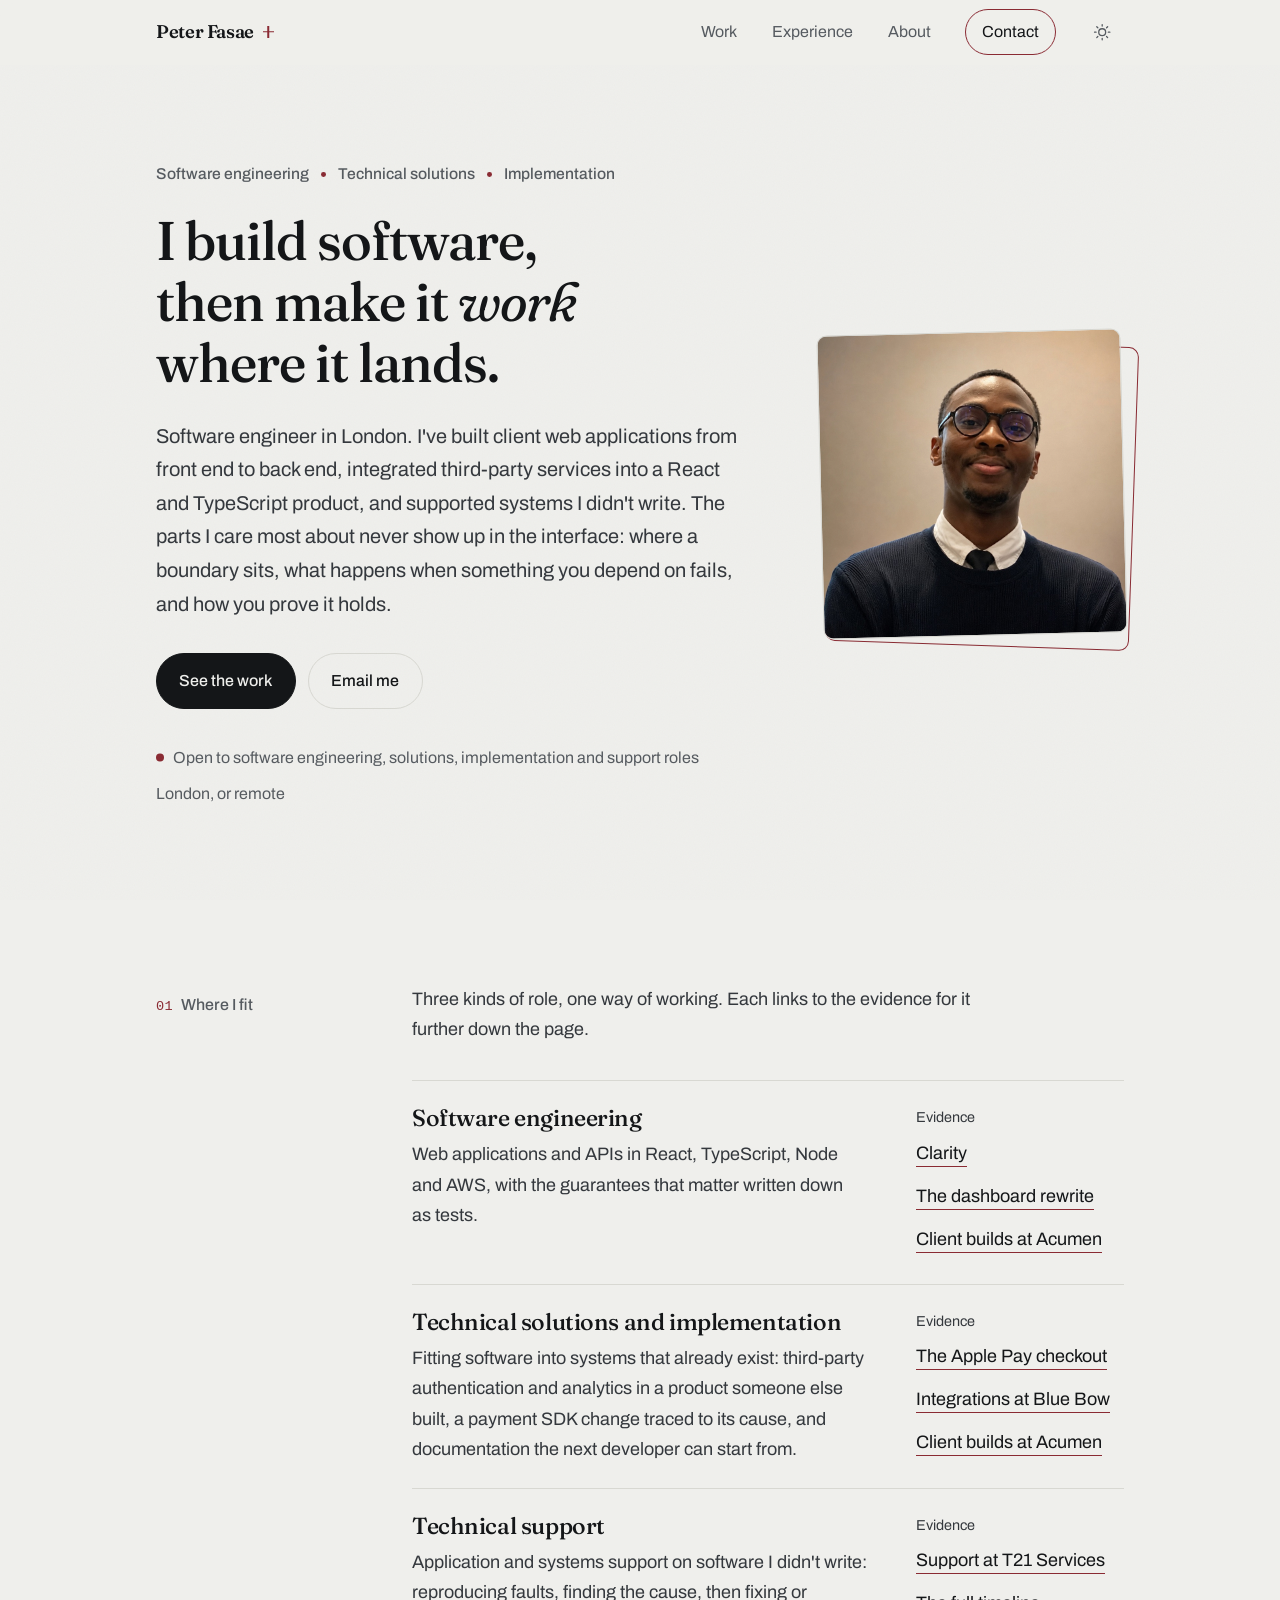
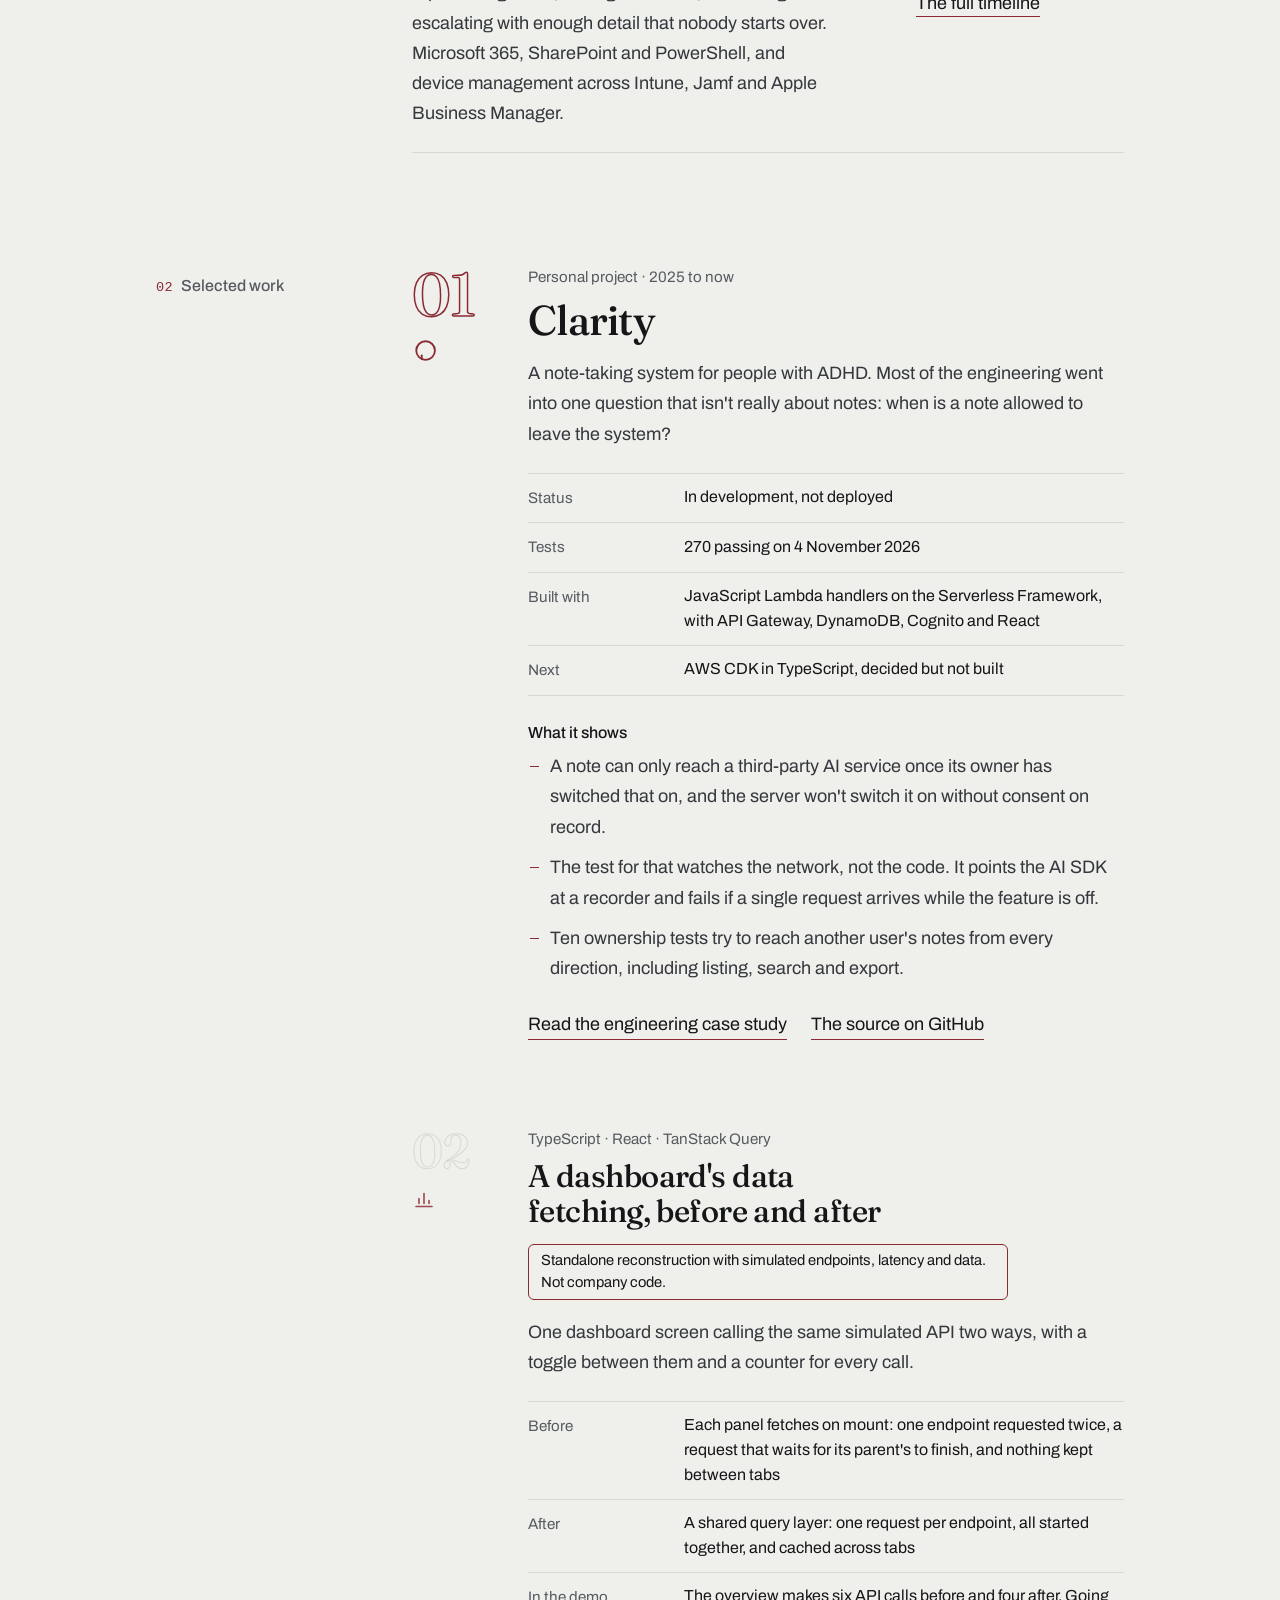
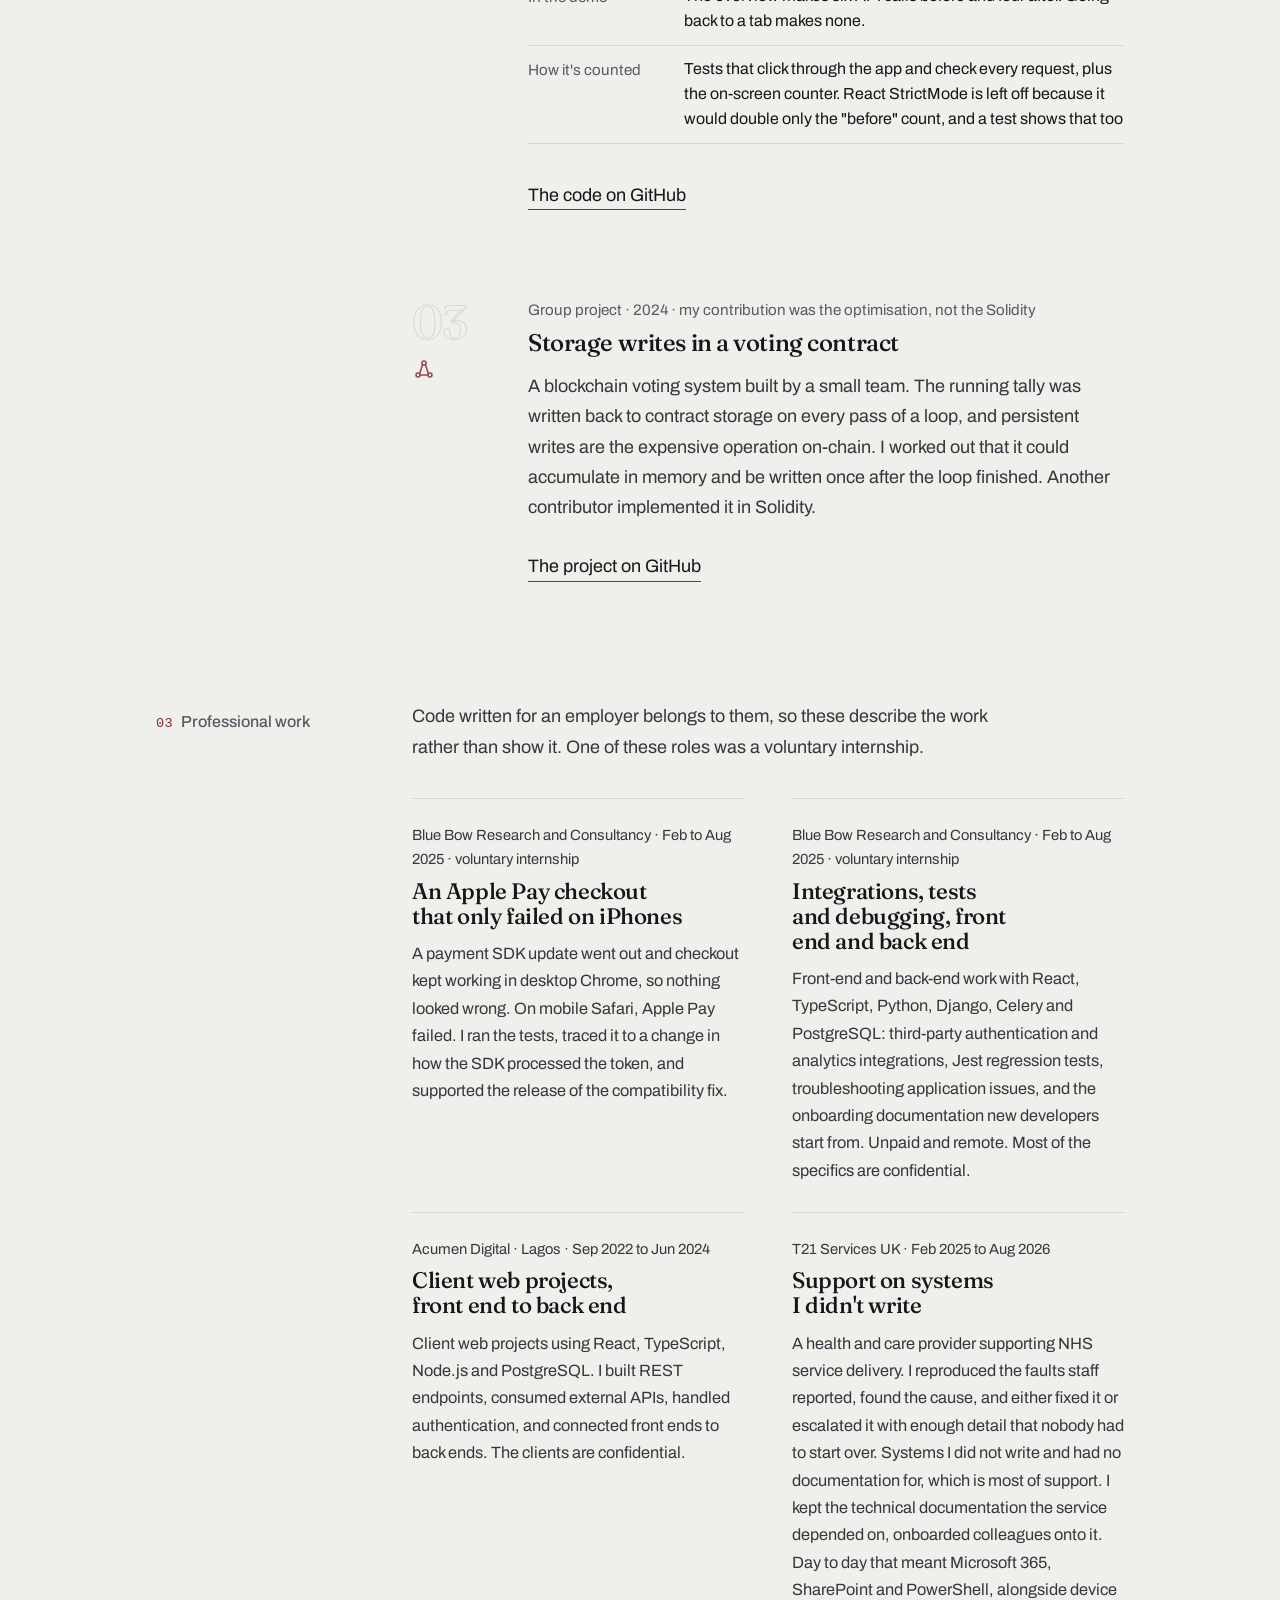
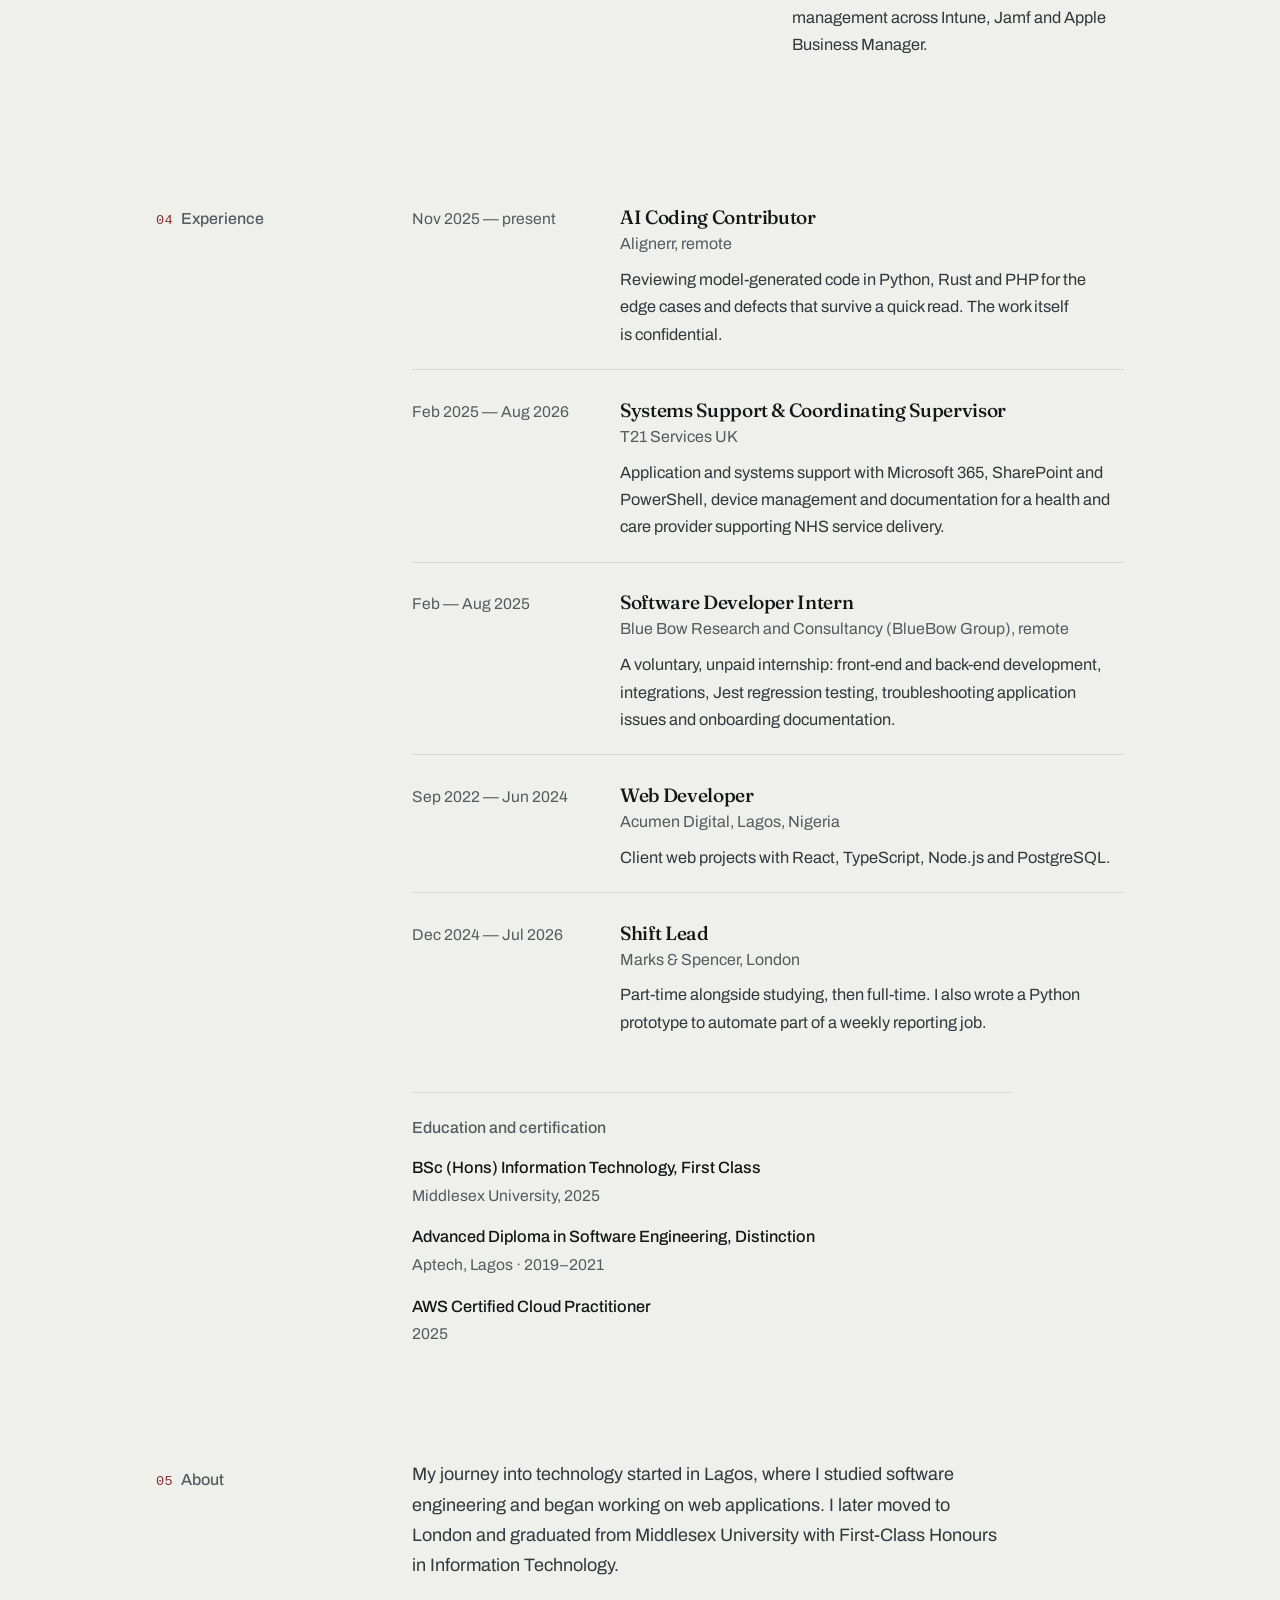
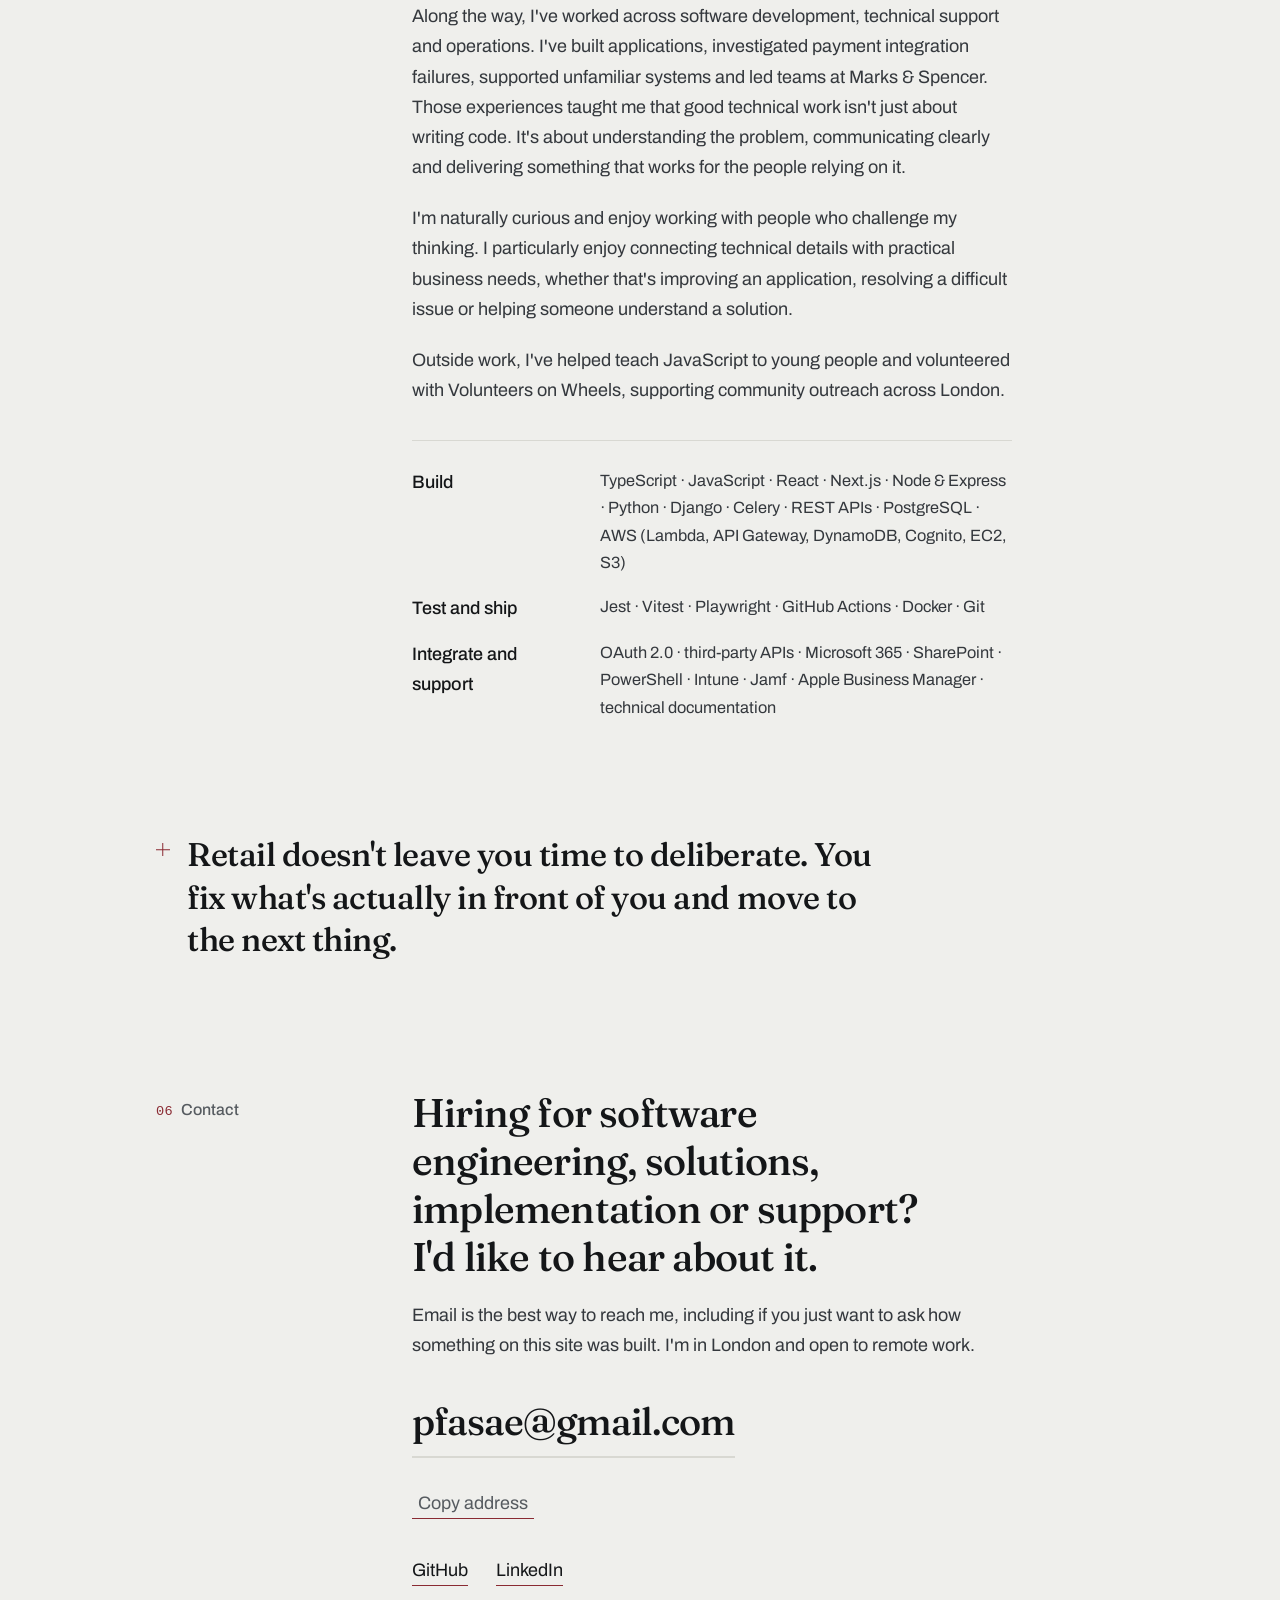
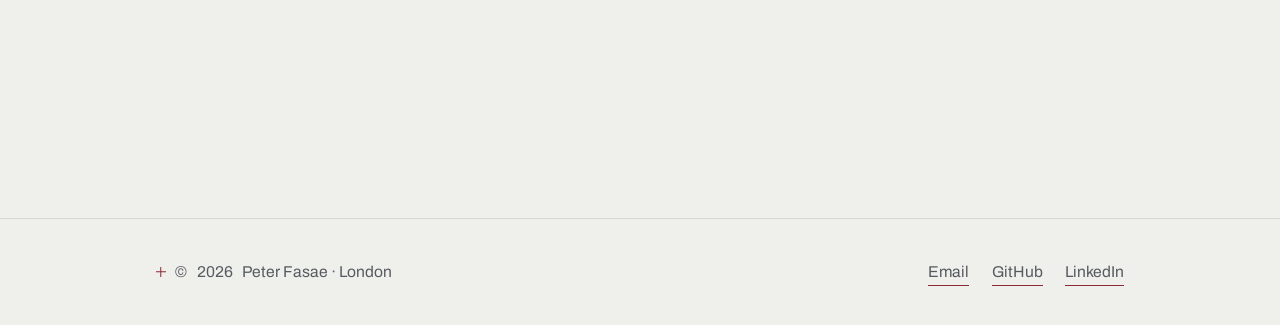
==== commit de5ecbd0: "Correct About section copy to approved wording" ====
--- a/index.html
+++ b/index.html
@@ -386,7 +386,7 @@
       <div class="about">
         <p>My journey into technology started in Lagos, where I studied software engineering and began working on web applications. I later moved to London and graduated from Middlesex University with First-Class Honours in Information Technology.</p>
         <p>Along the way, I've worked across software development, technical support and operations. I've built applications, investigated payment integration failures, supported unfamiliar systems and led teams at Marks & Spencer. Those experiences taught me that good technical work isn't just about writing code. It's about understanding the problem, communicating clearly and delivering something that works for the people relying on it.</p>
-        <p>'m naturally curious and enjoy working with people who challenge my thinking. I particularly enjoy connecting technical details with practical business needs, whether that's improving an application, resolving a difficult issue or helping someone understand a solution.</p>
+        <p>I'm naturally curious and enjoy working with people who challenge my thinking. I particularly enjoy connecting technical details with practical business needs, whether that's improving an application, resolving a difficult issue or helping someone understand a solution.</p>
         <p>Outside work, I've helped teach JavaScript to young people and volunteered with Volunteers on Wheels, supporting community outreach across London.</p>
 
         <dl class="skills">
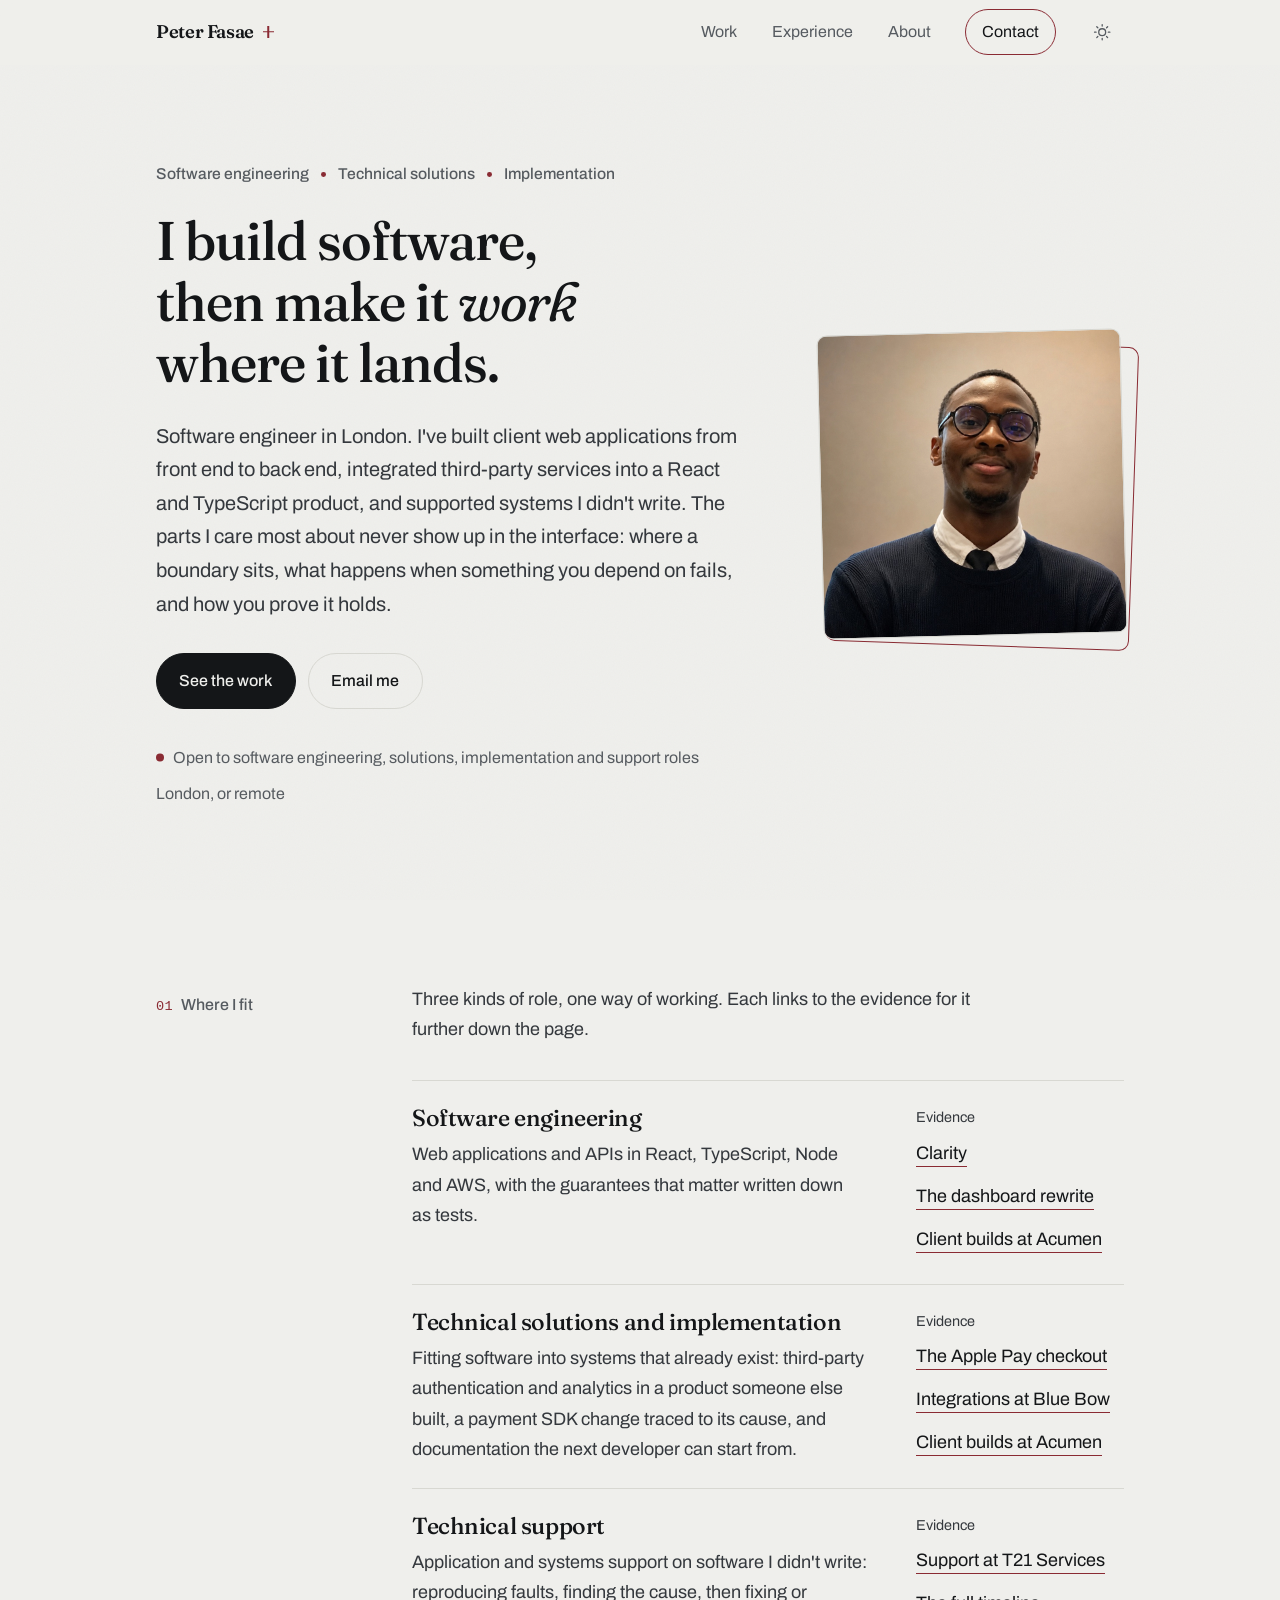
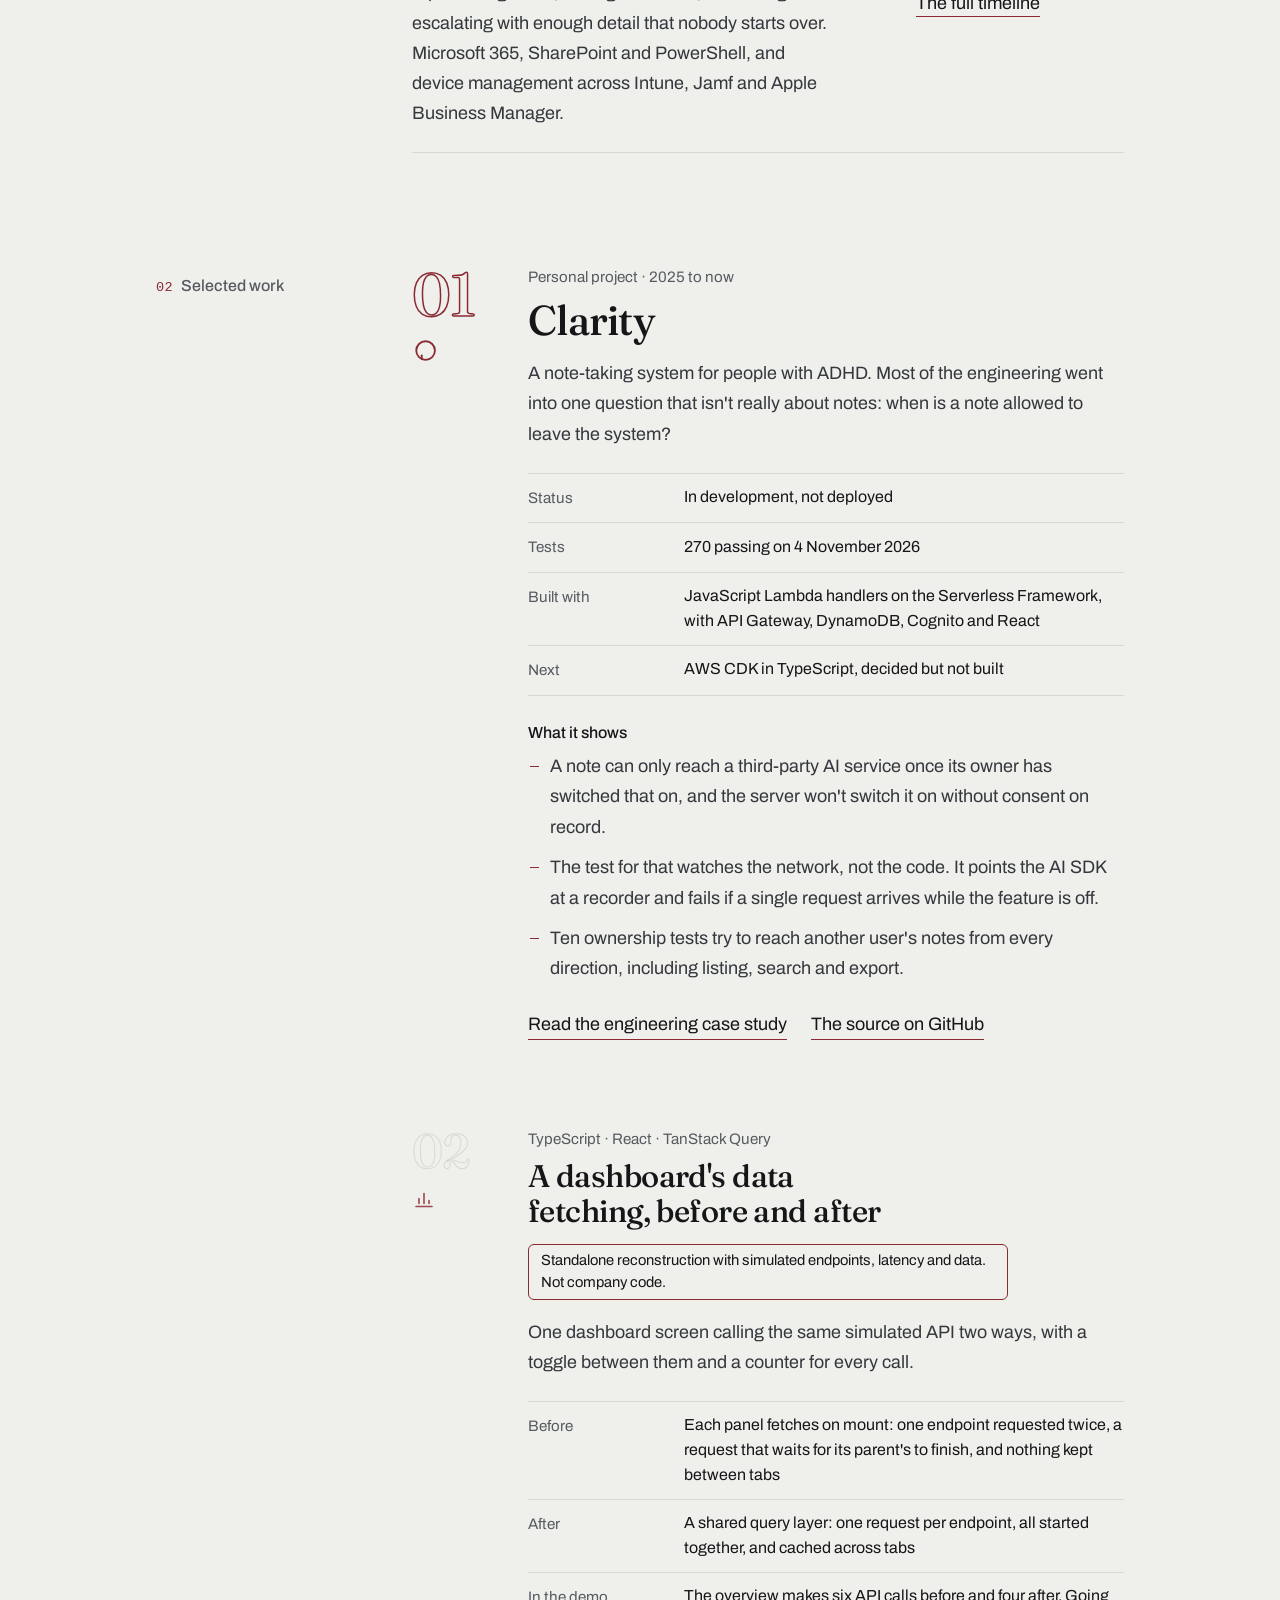
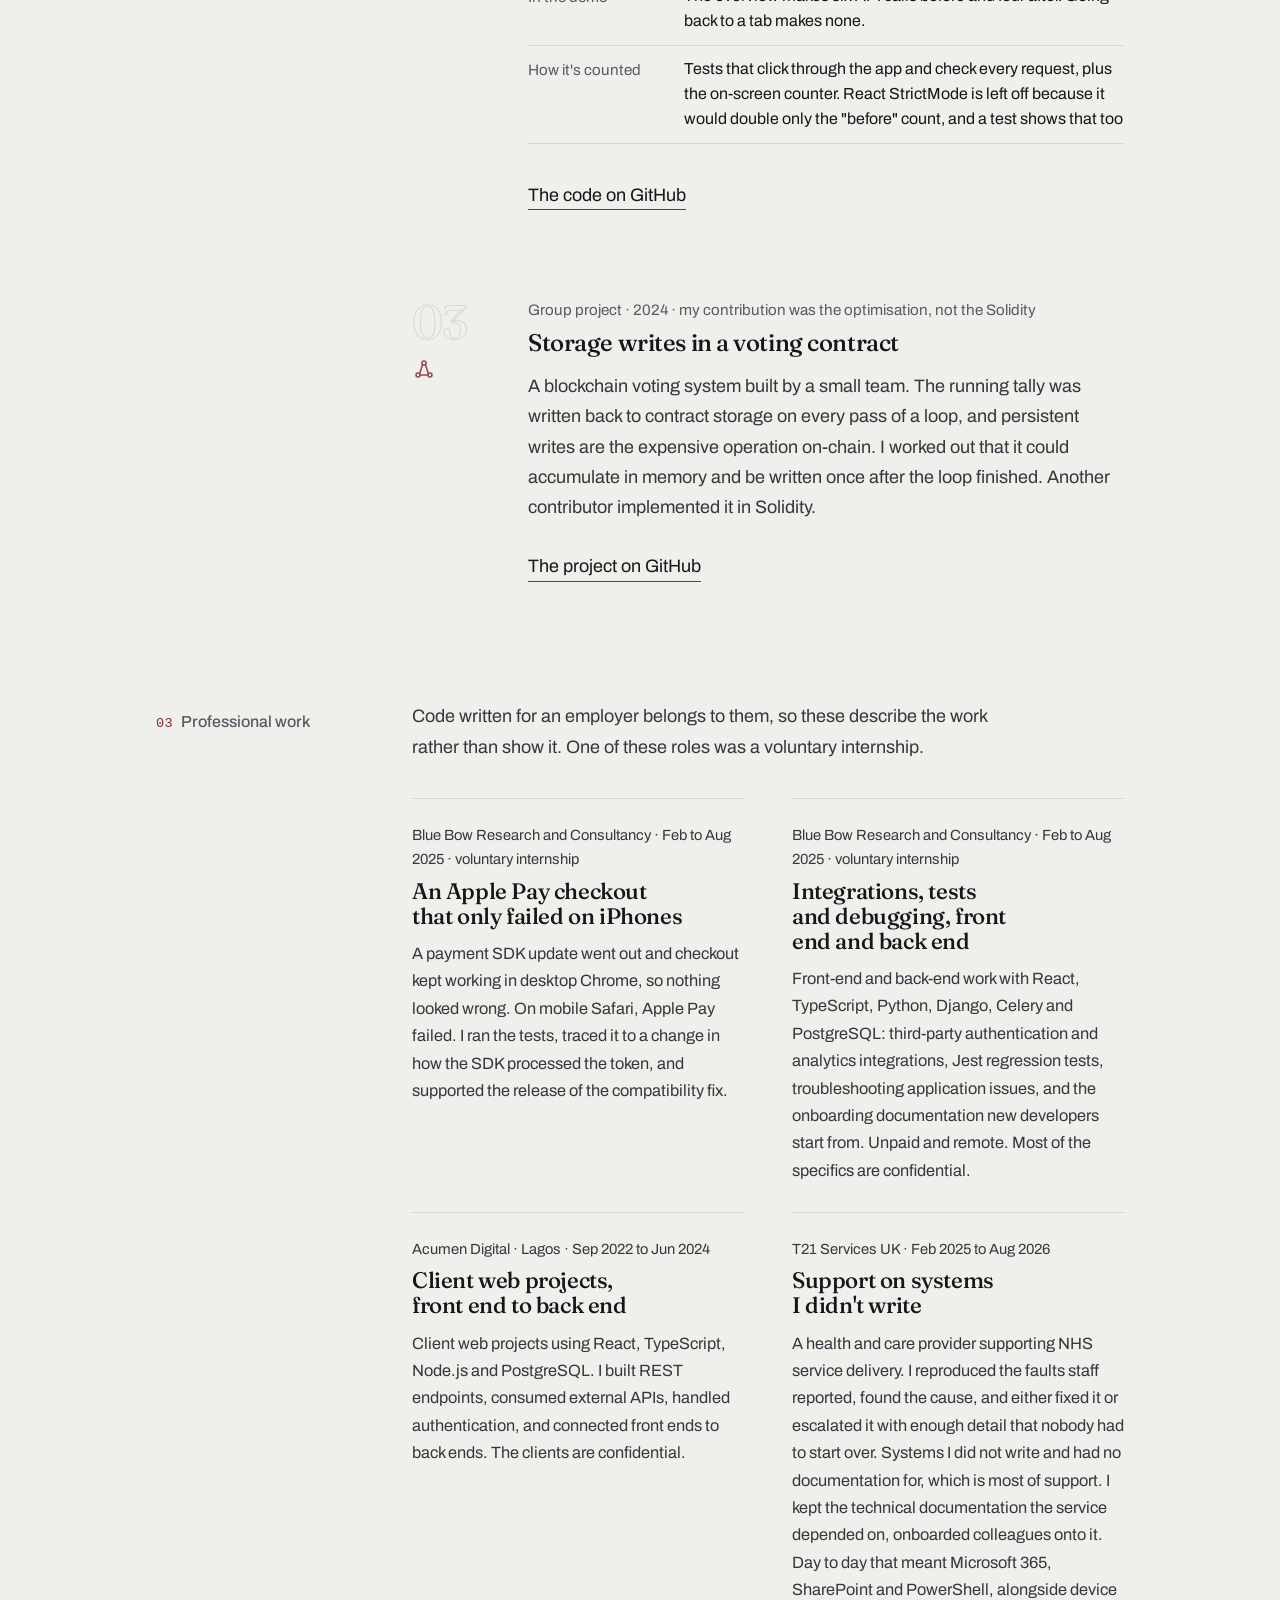
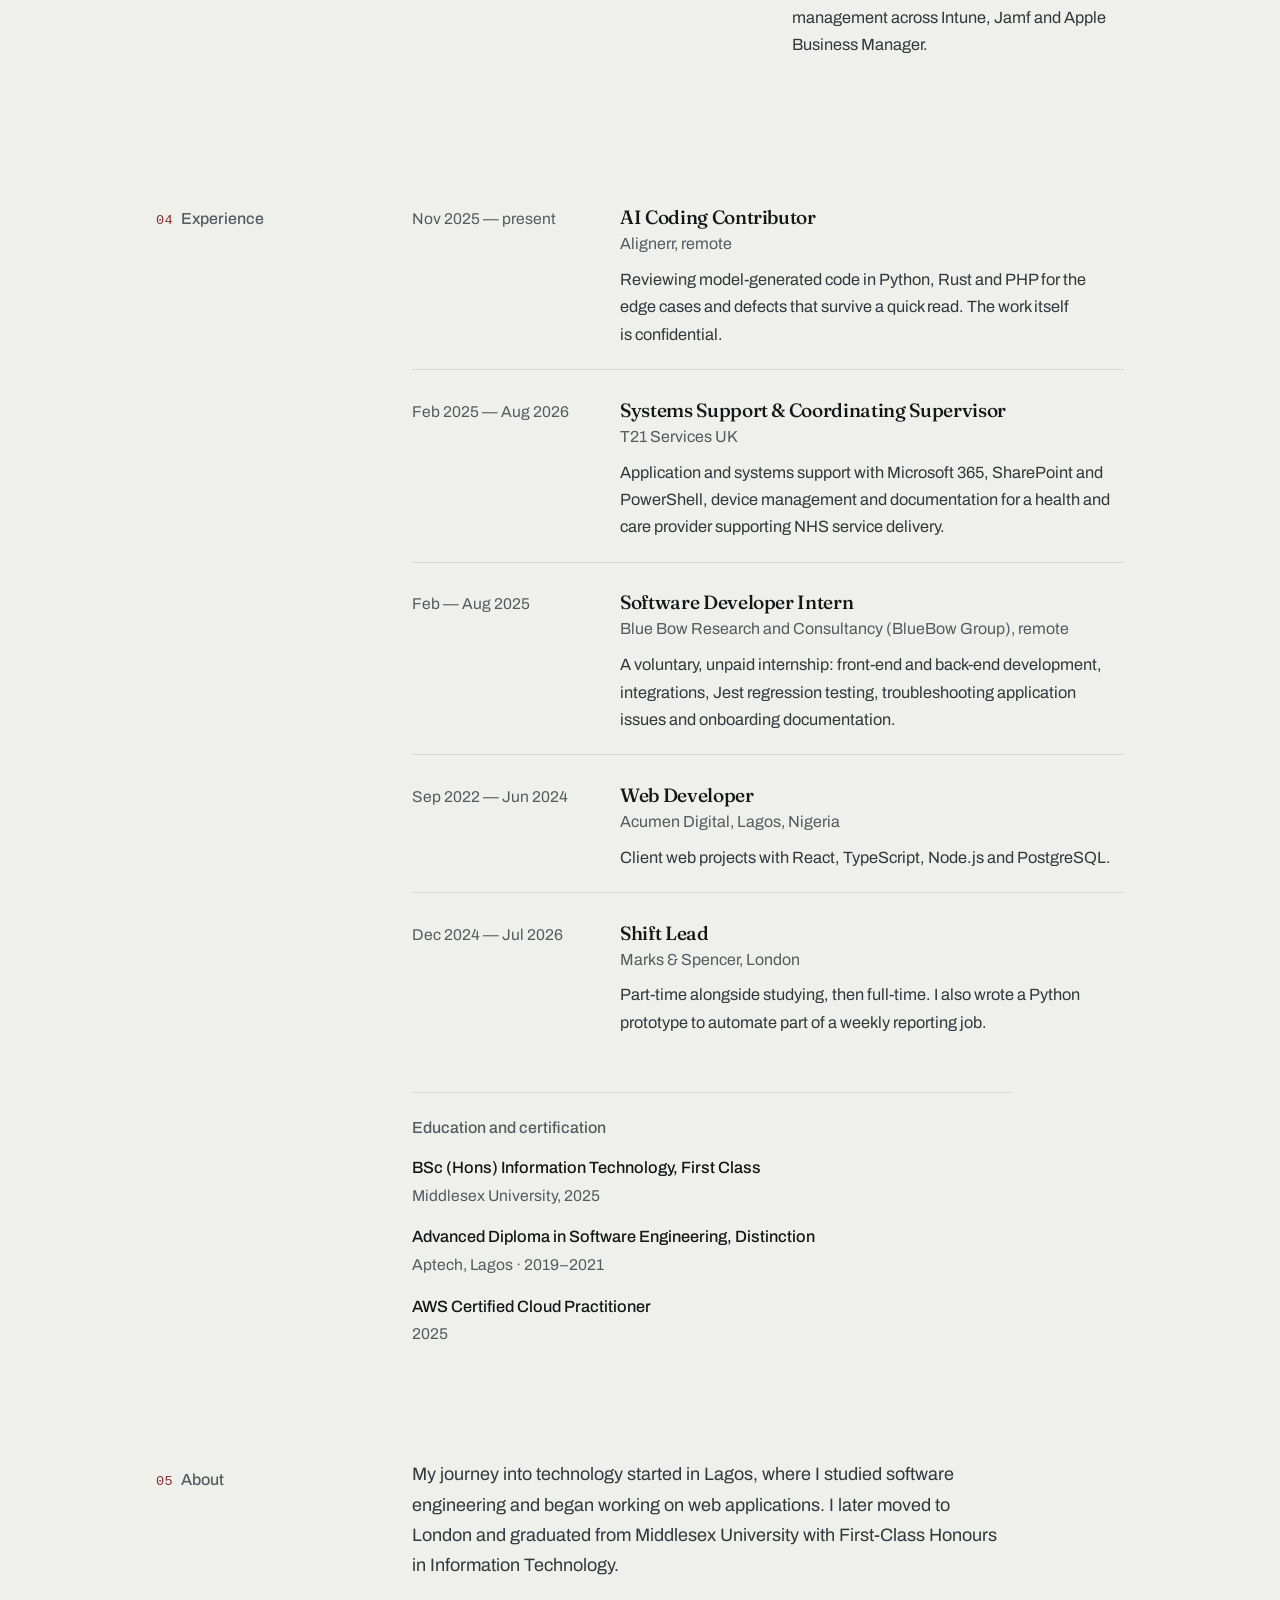
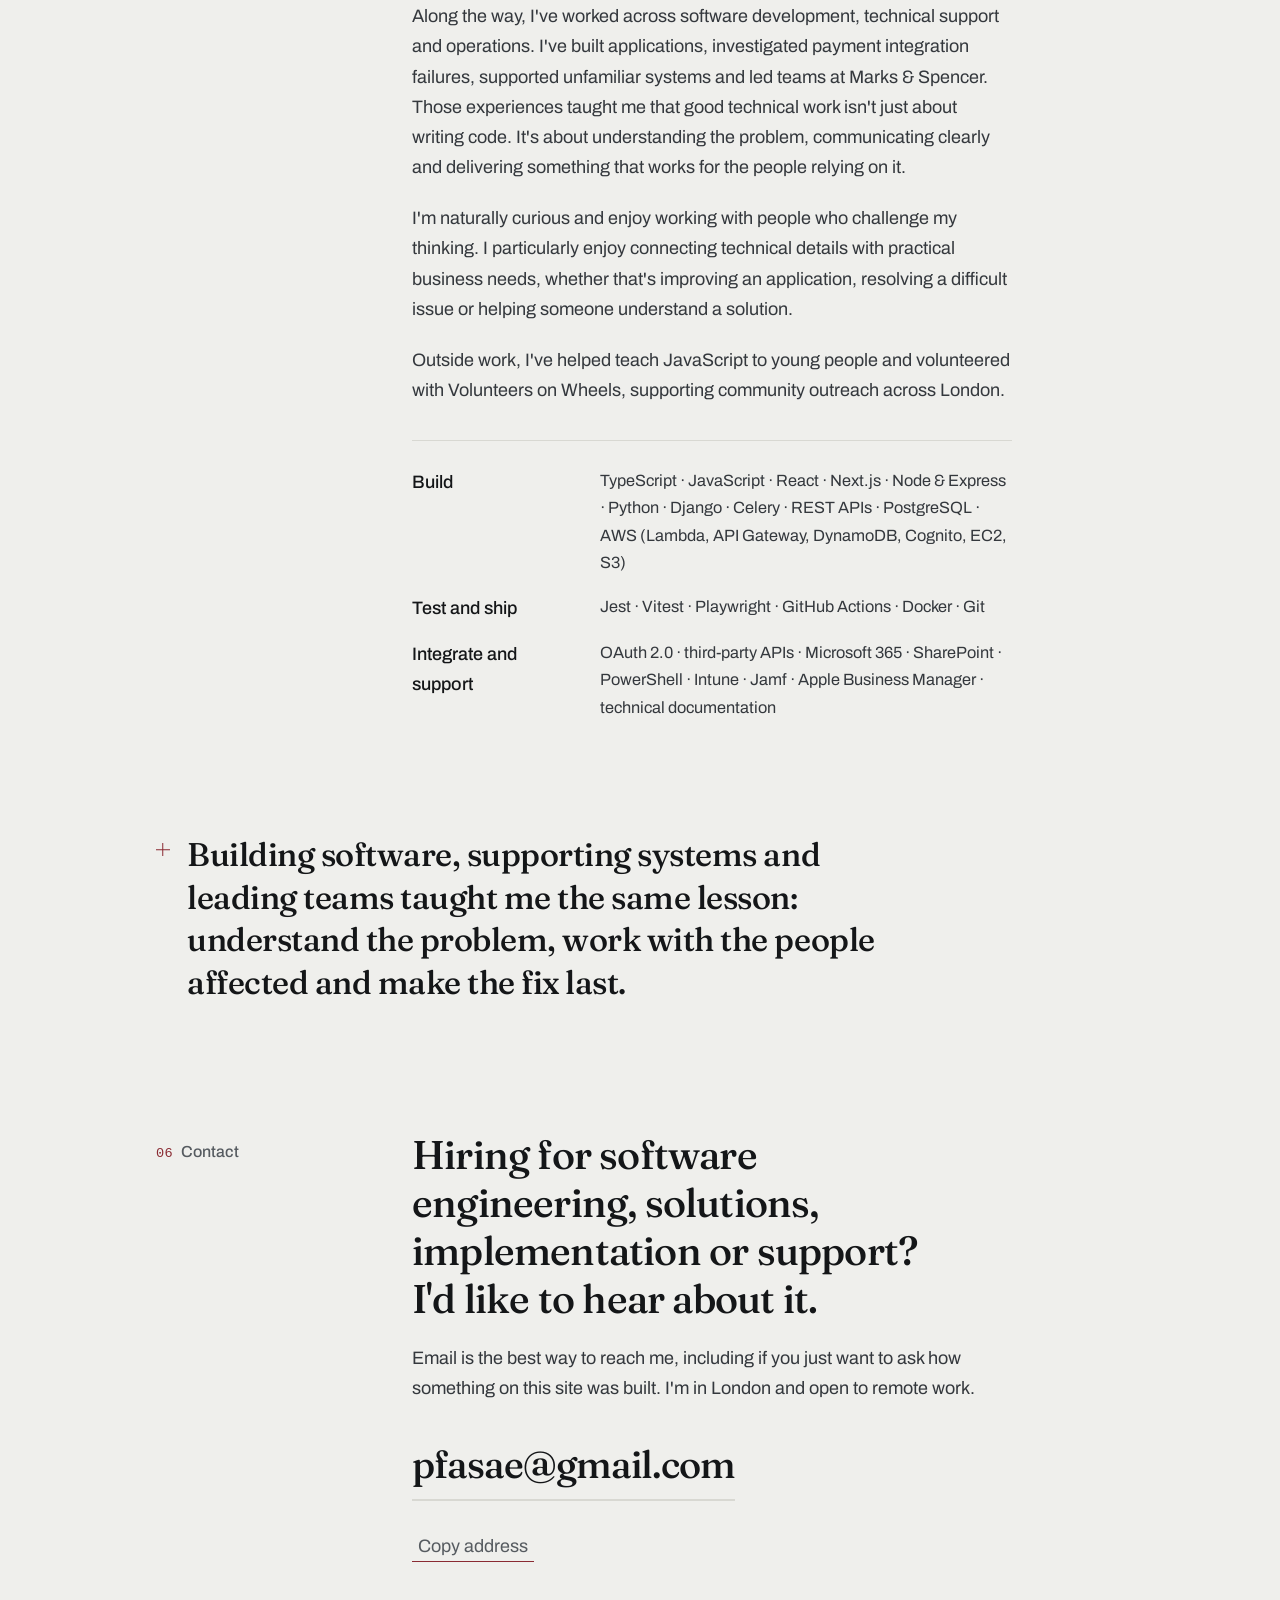
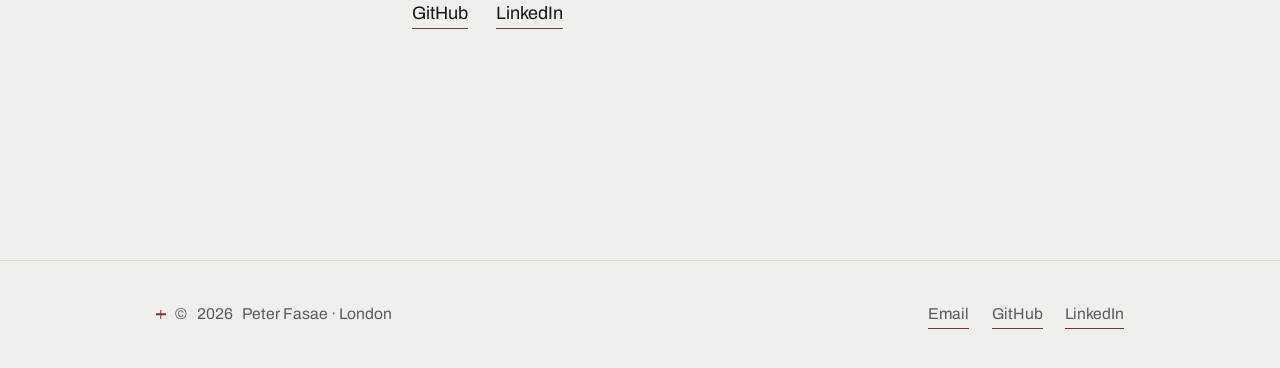
==== commit 638cae6d: "Replace outdated retail pull quote with cross-functional positioning" ====
--- a/index.html
+++ b/index.html
@@ -409,8 +409,8 @@
 
   <aside class="pull-stmt wrap" aria-hidden="true">
     <span class="mark"></span>
-    <p>Retail doesn't leave you time to deliberate. You fix what's actually in front of you and
-      move to the next thing.</p>
+    <p>Building software, supporting systems and leading teams taught me the same lesson:
+      understand the problem, work with the people affected and make the fix last.</p>
   </aside>
 
   <section class="section wrap" id="contact" aria-labelledby="contact-title">
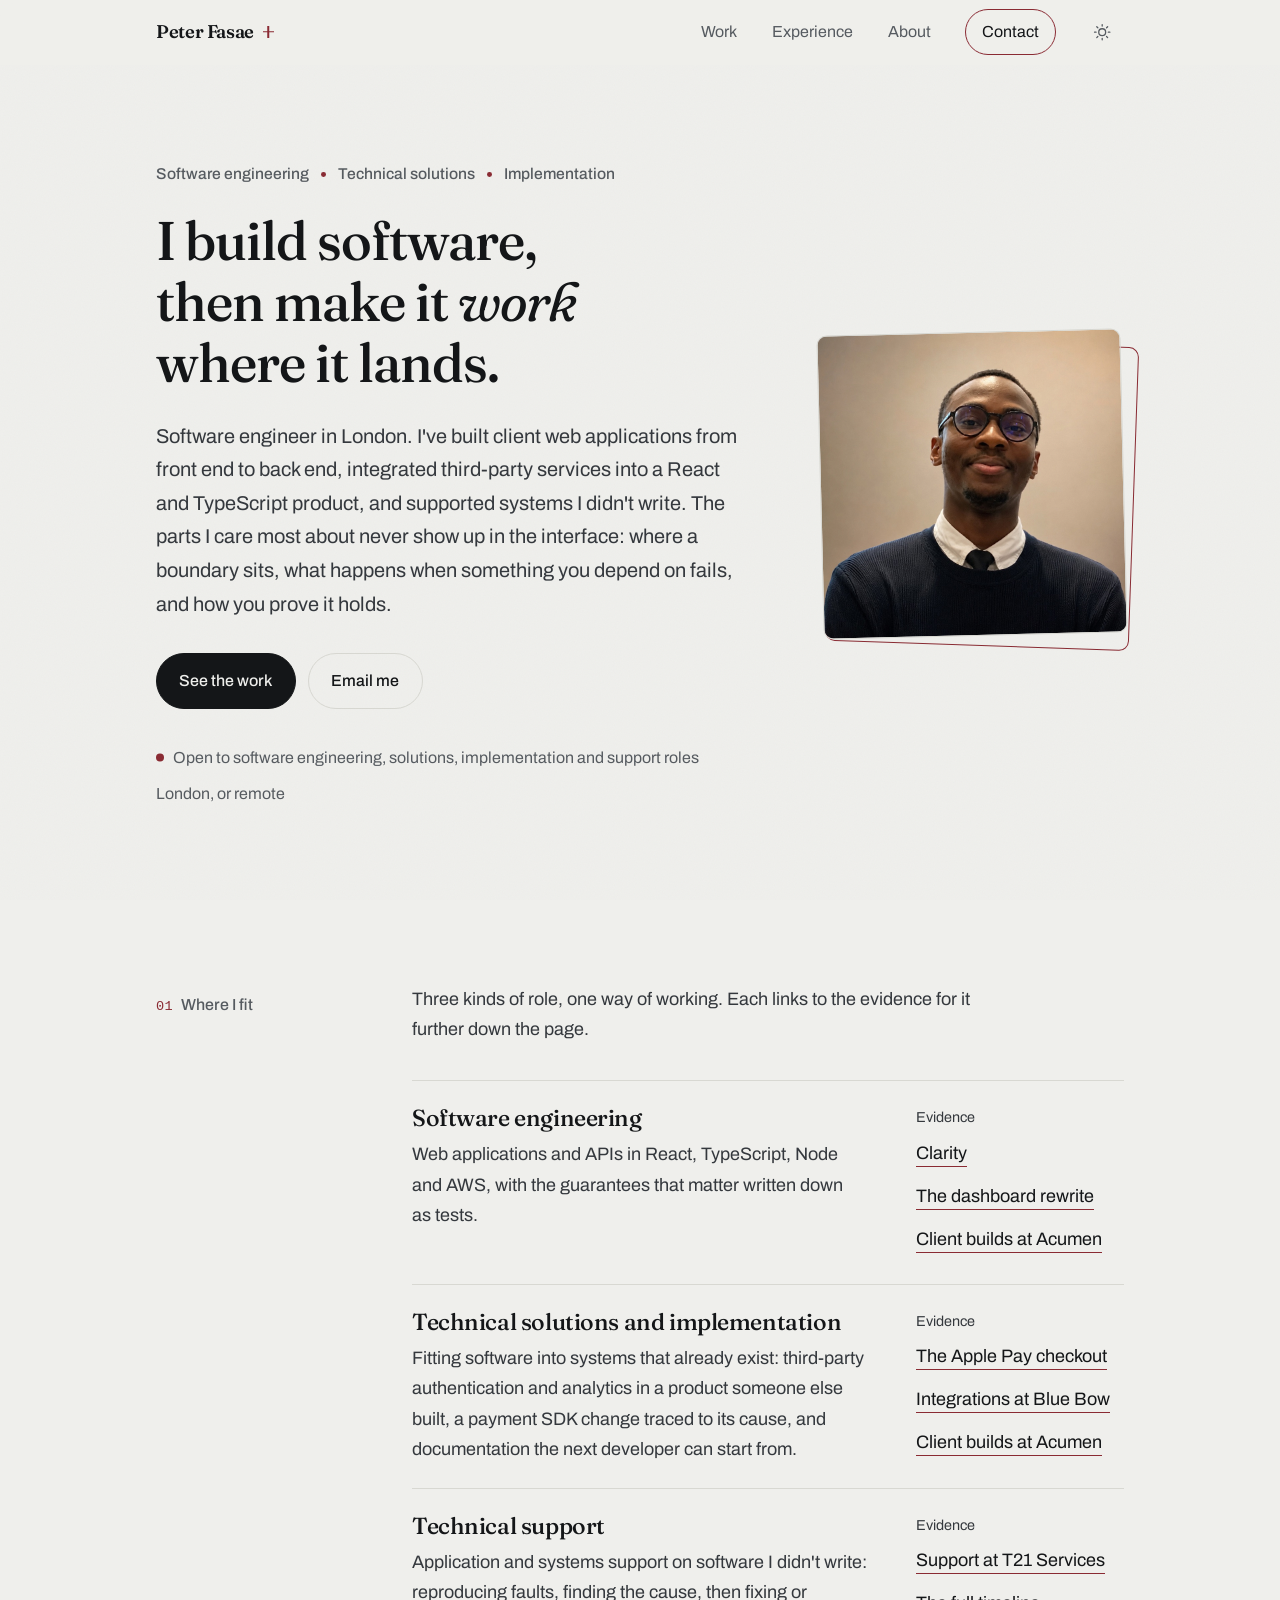
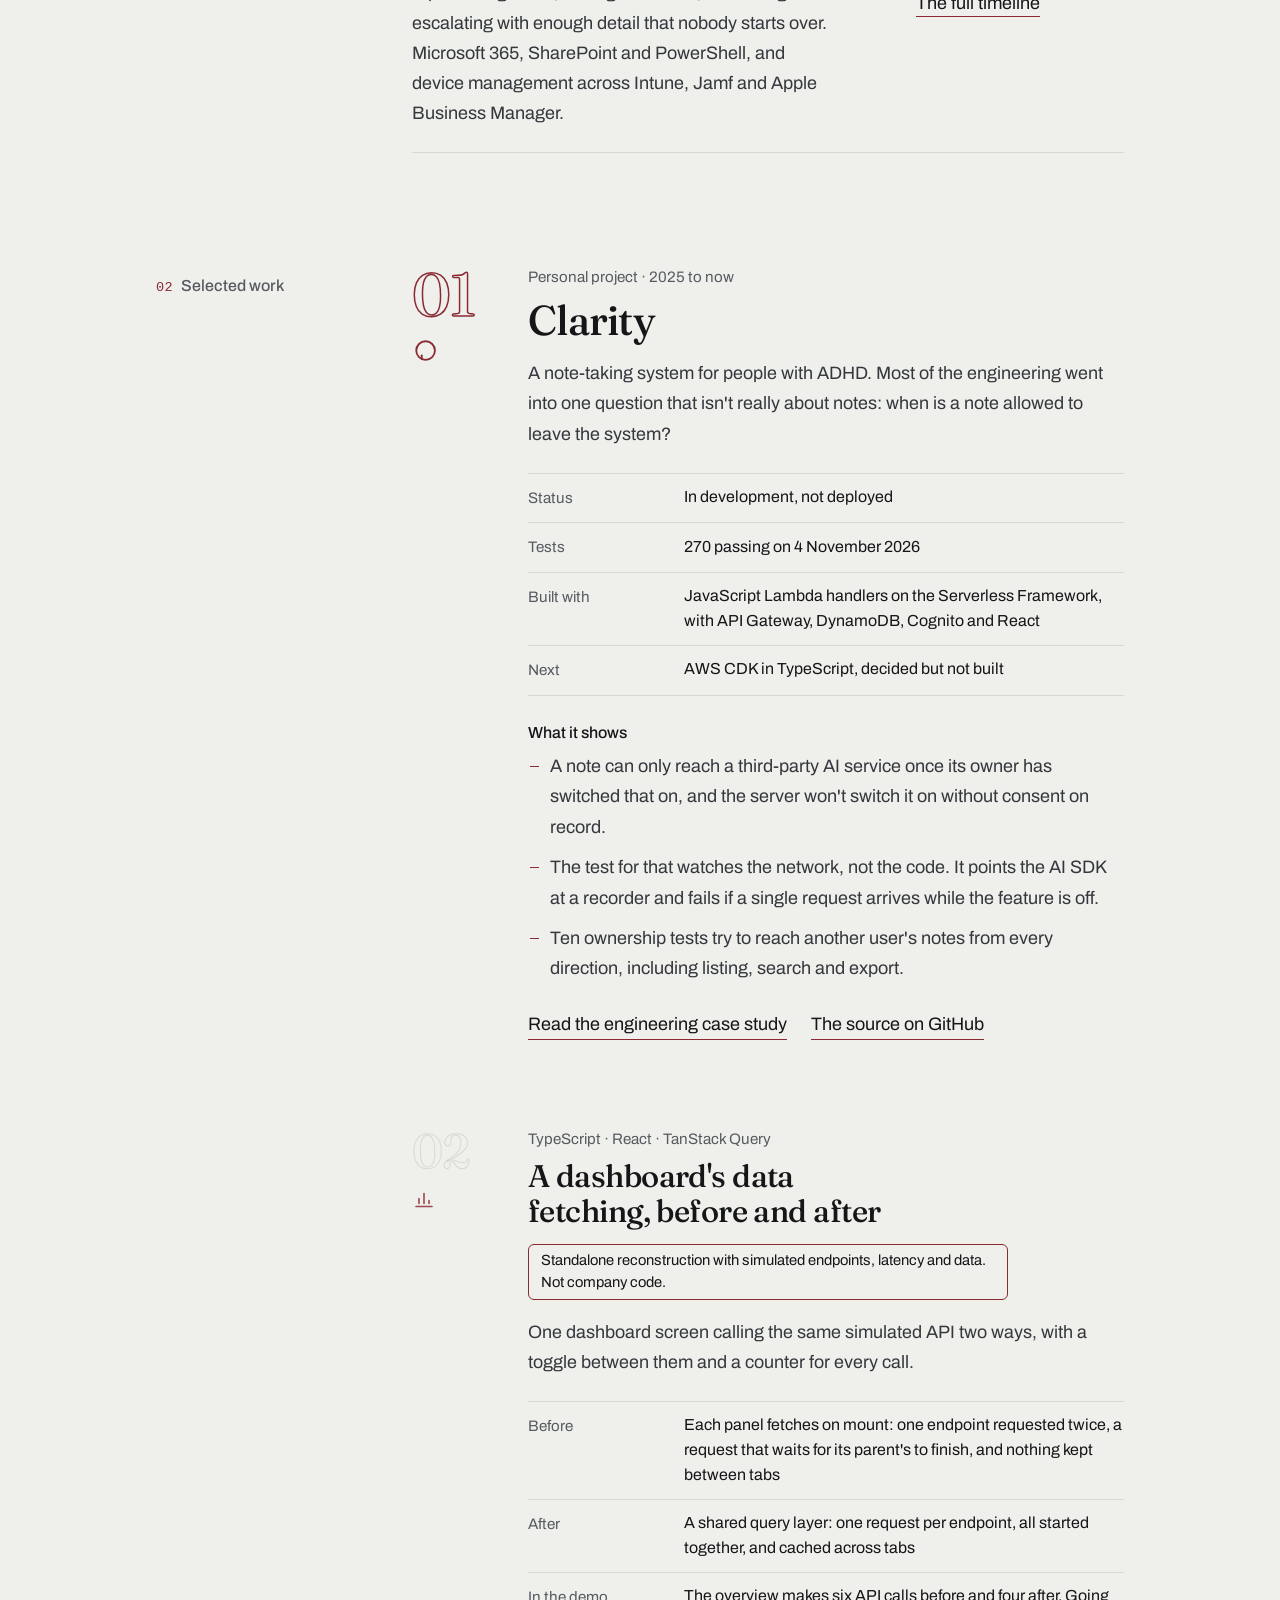
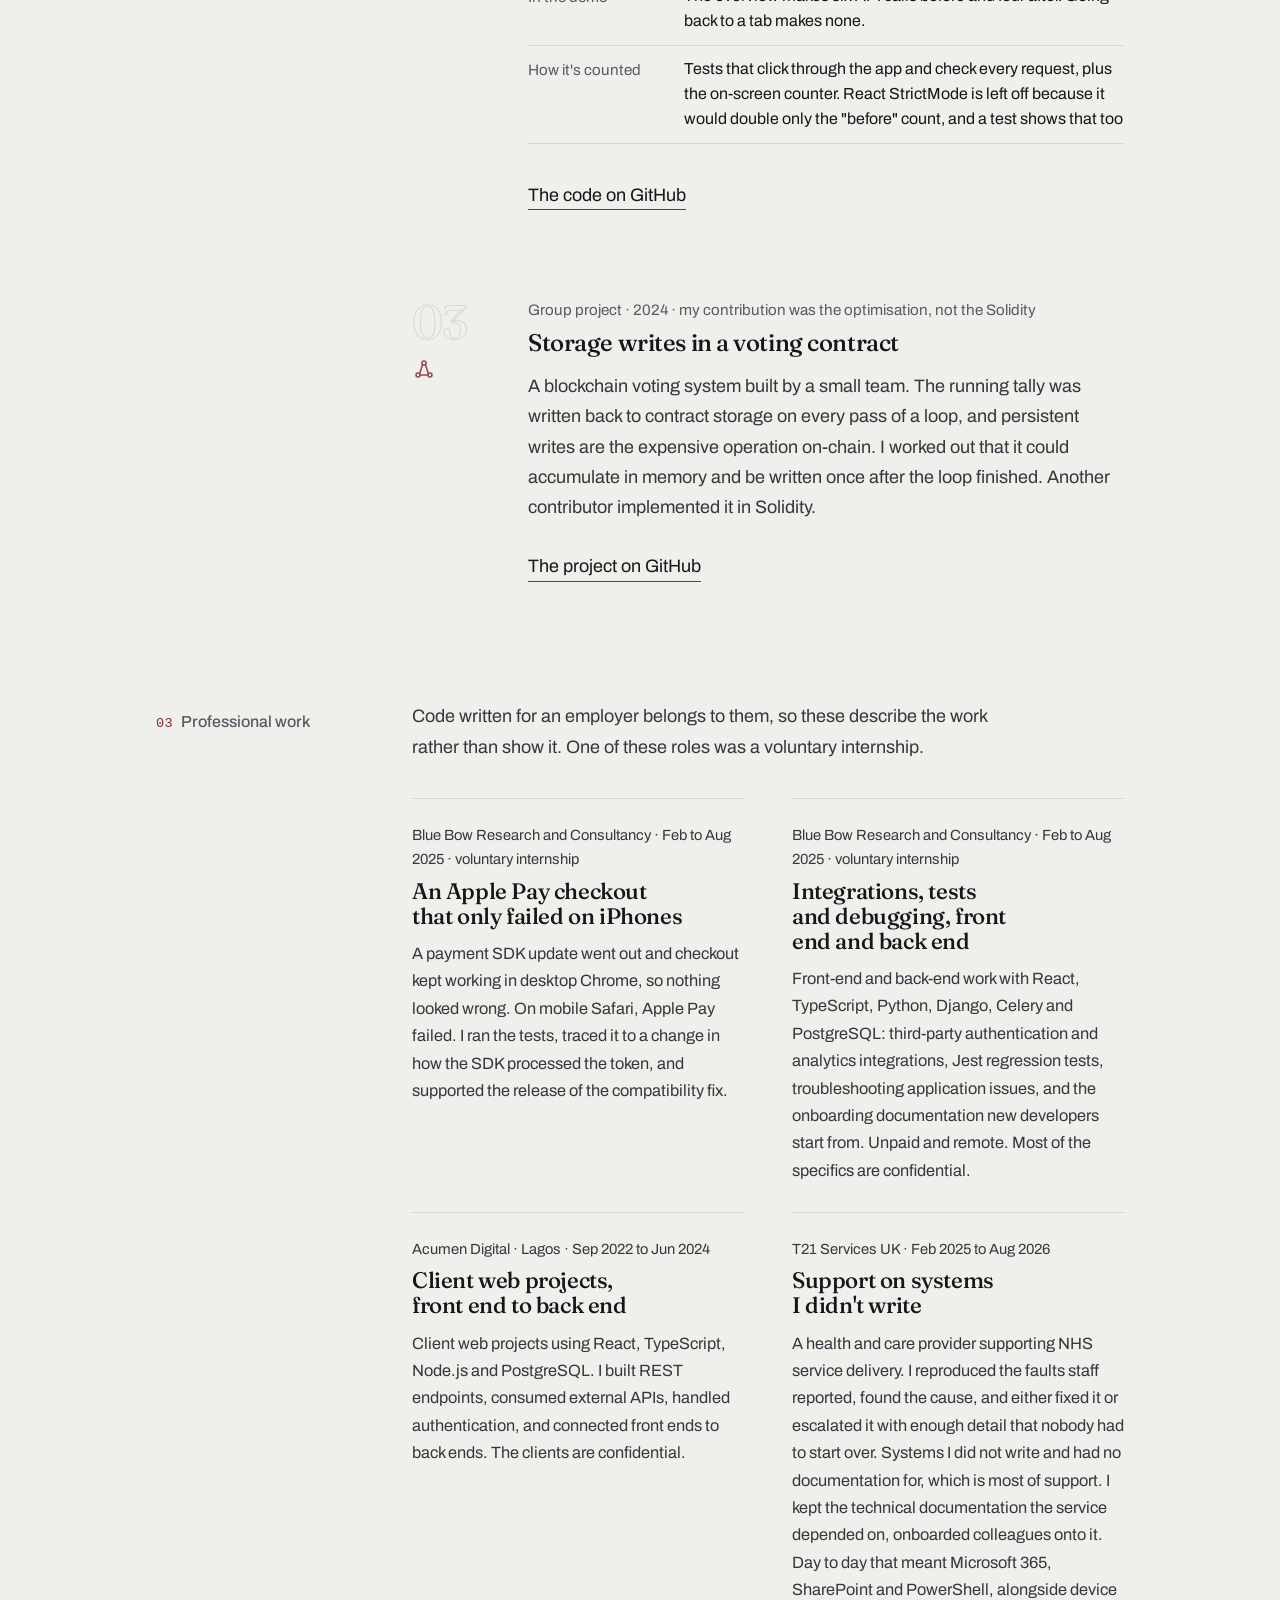
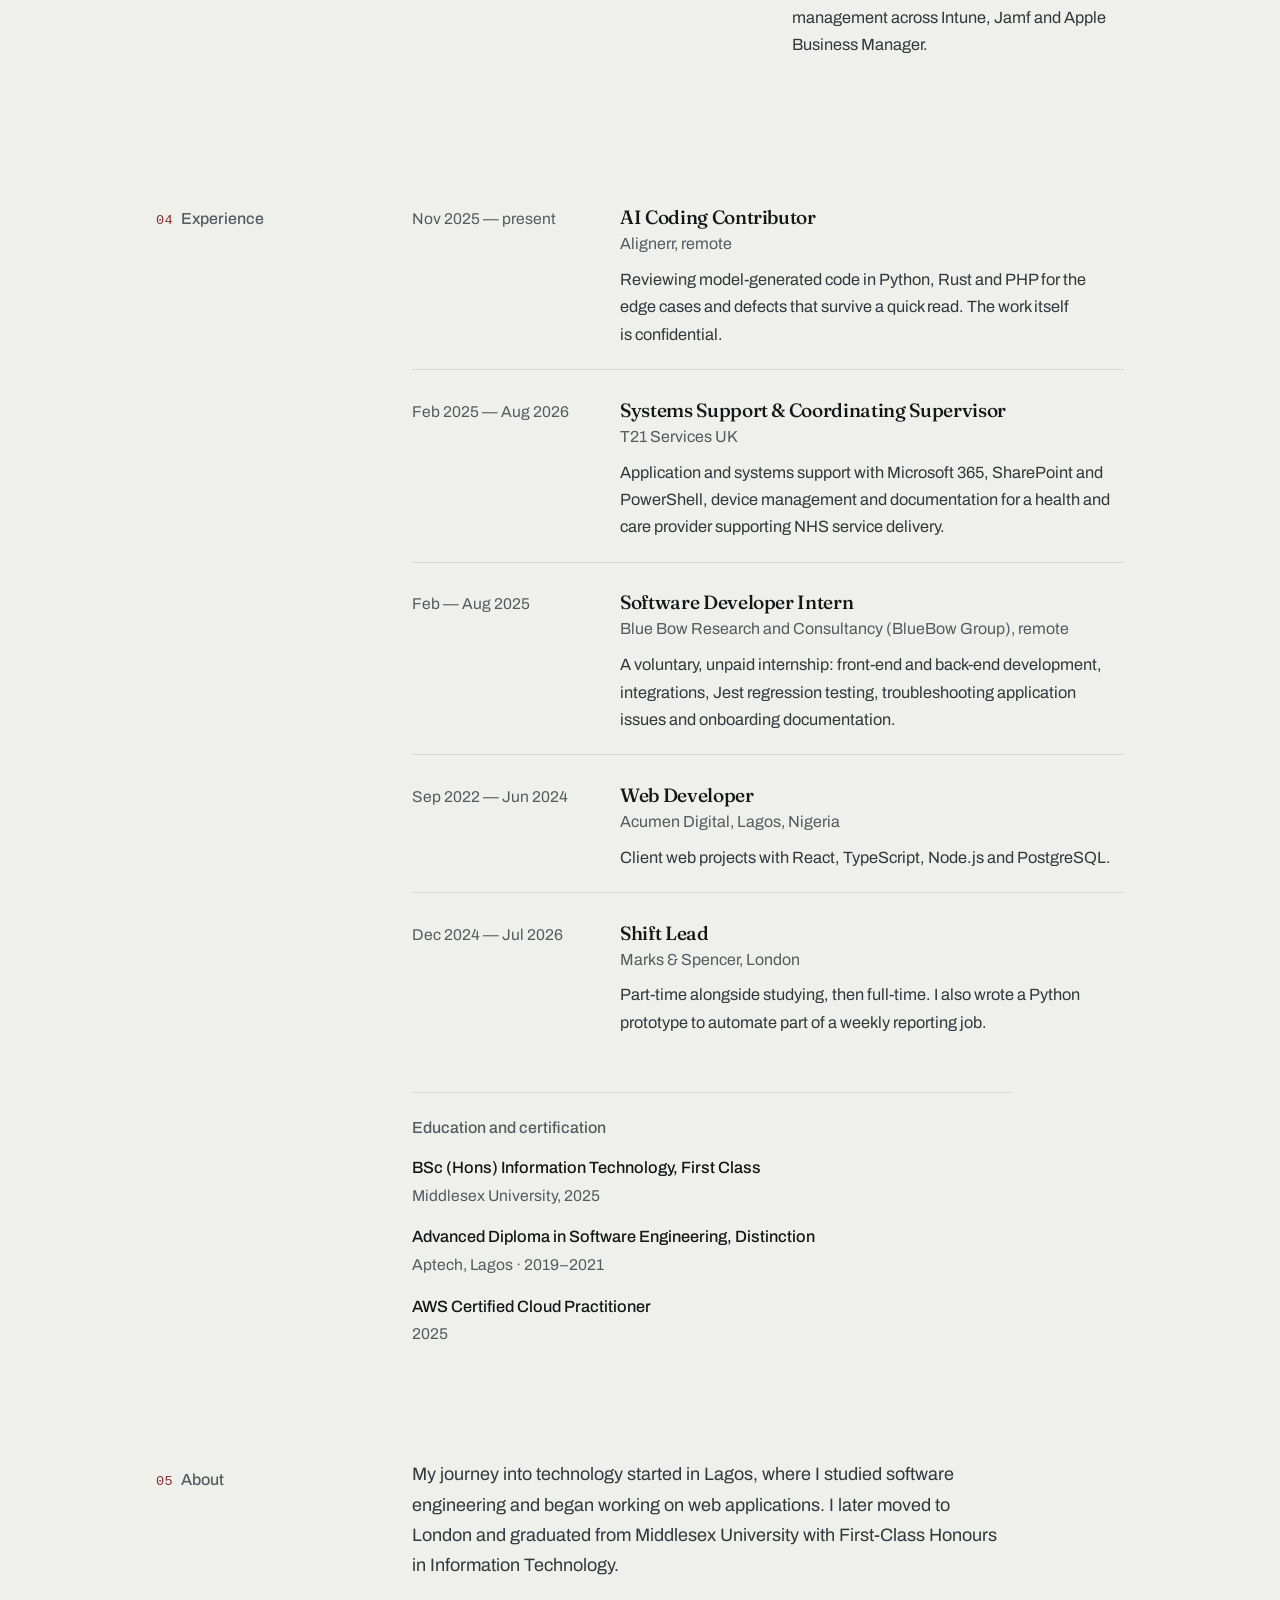
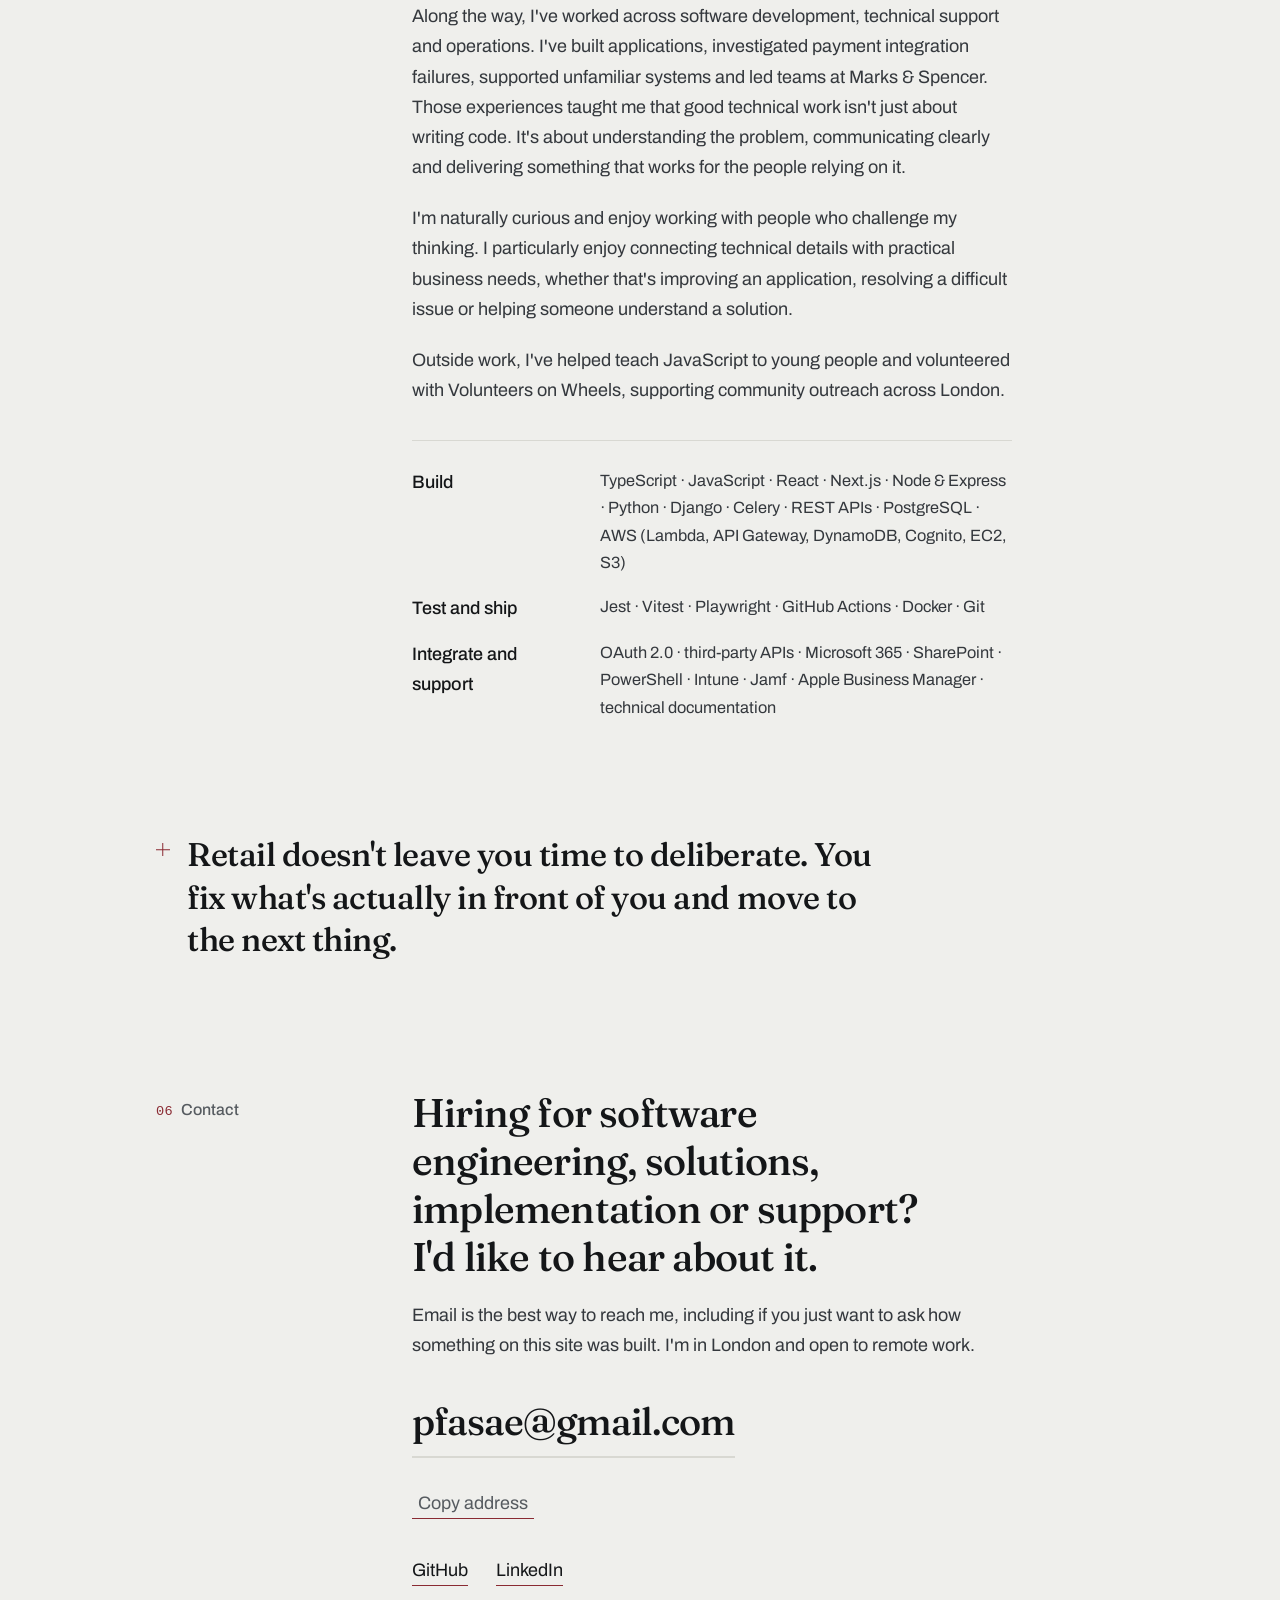
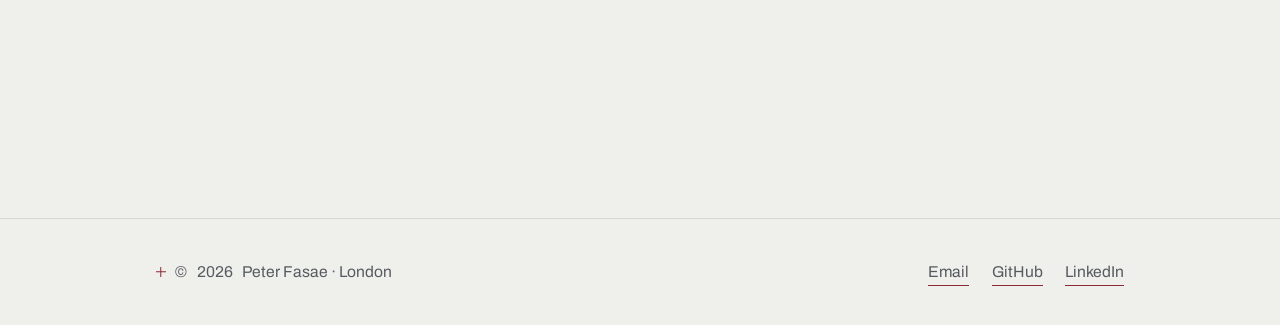
==== commit 99e37281: "Merge pull request #4 from PeterFasae/fix/copy-email-fallback-2026-11-09 Fix cross-device email copy" ====
--- a/index.html
+++ b/index.html
@@ -409,8 +409,8 @@
 
   <aside class="pull-stmt wrap" aria-hidden="true">
     <span class="mark"></span>
-    <p>Building software, supporting systems and leading teams taught me the same lesson:
-      understand the problem, work with the people affected and make the fix last.</p>
+    <p>Retail doesn't leave you time to deliberate. You fix what's actually in front of you and
+      move to the next thing.</p>
   </aside>
 
   <section class="section wrap" id="contact" aria-labelledby="contact-title">
@@ -450,6 +450,6 @@
   </div>
 </footer>
 
-<script src="assets/site.js?v=7" defer></script>
+<script src="assets/site.js?v=8" defer></script>
 </body>
 </html>
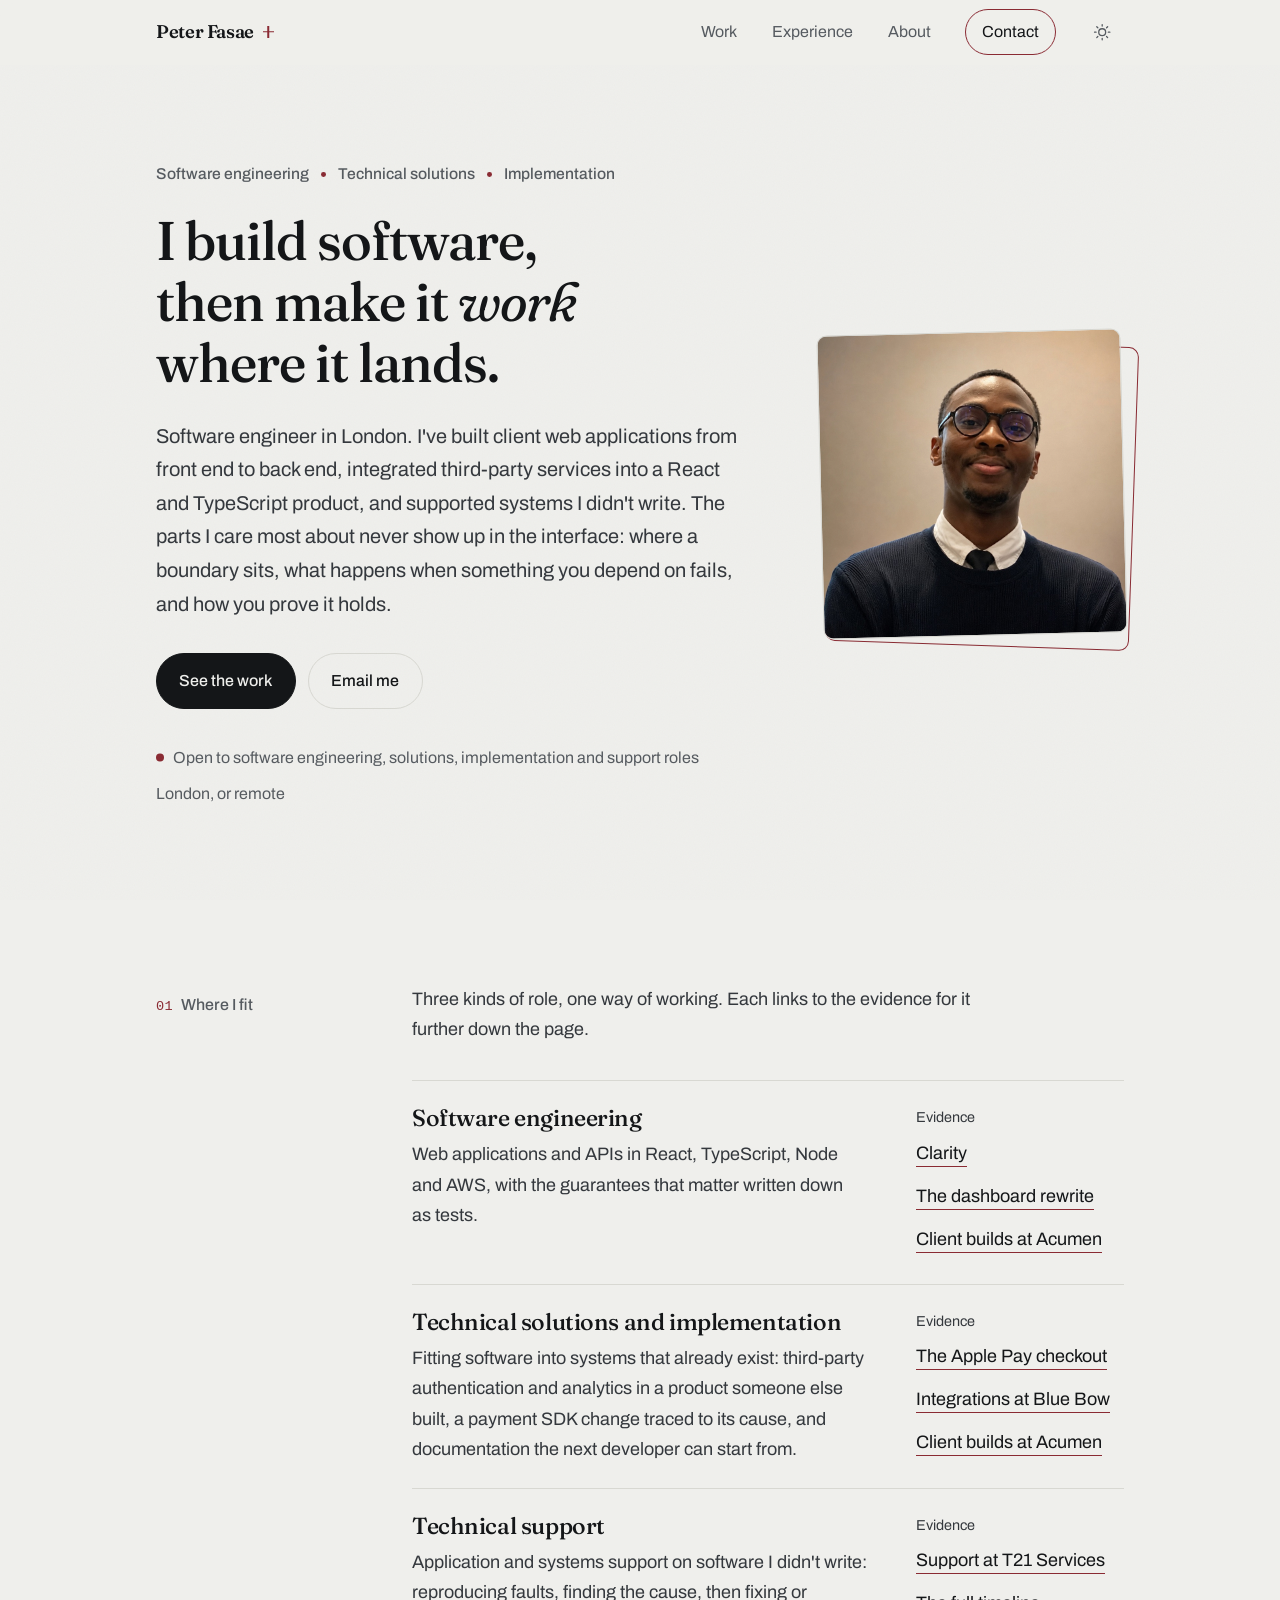
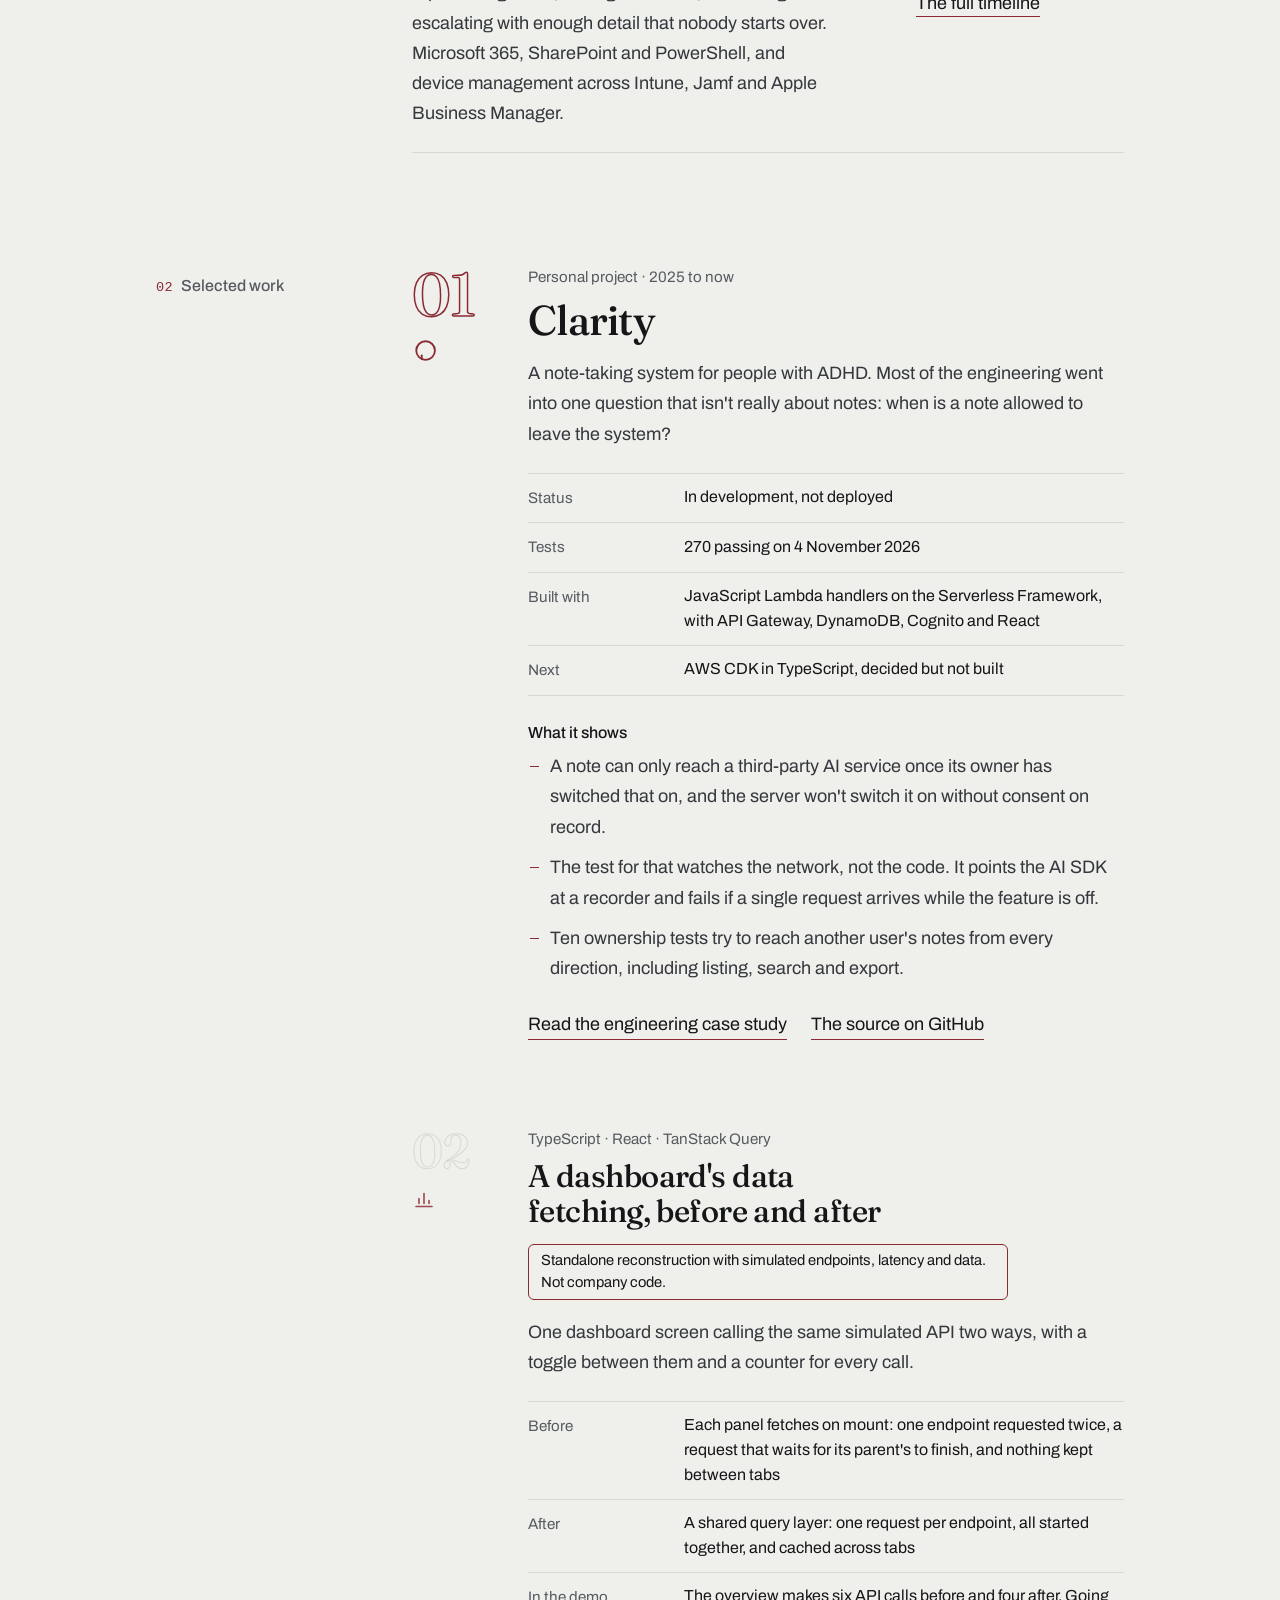
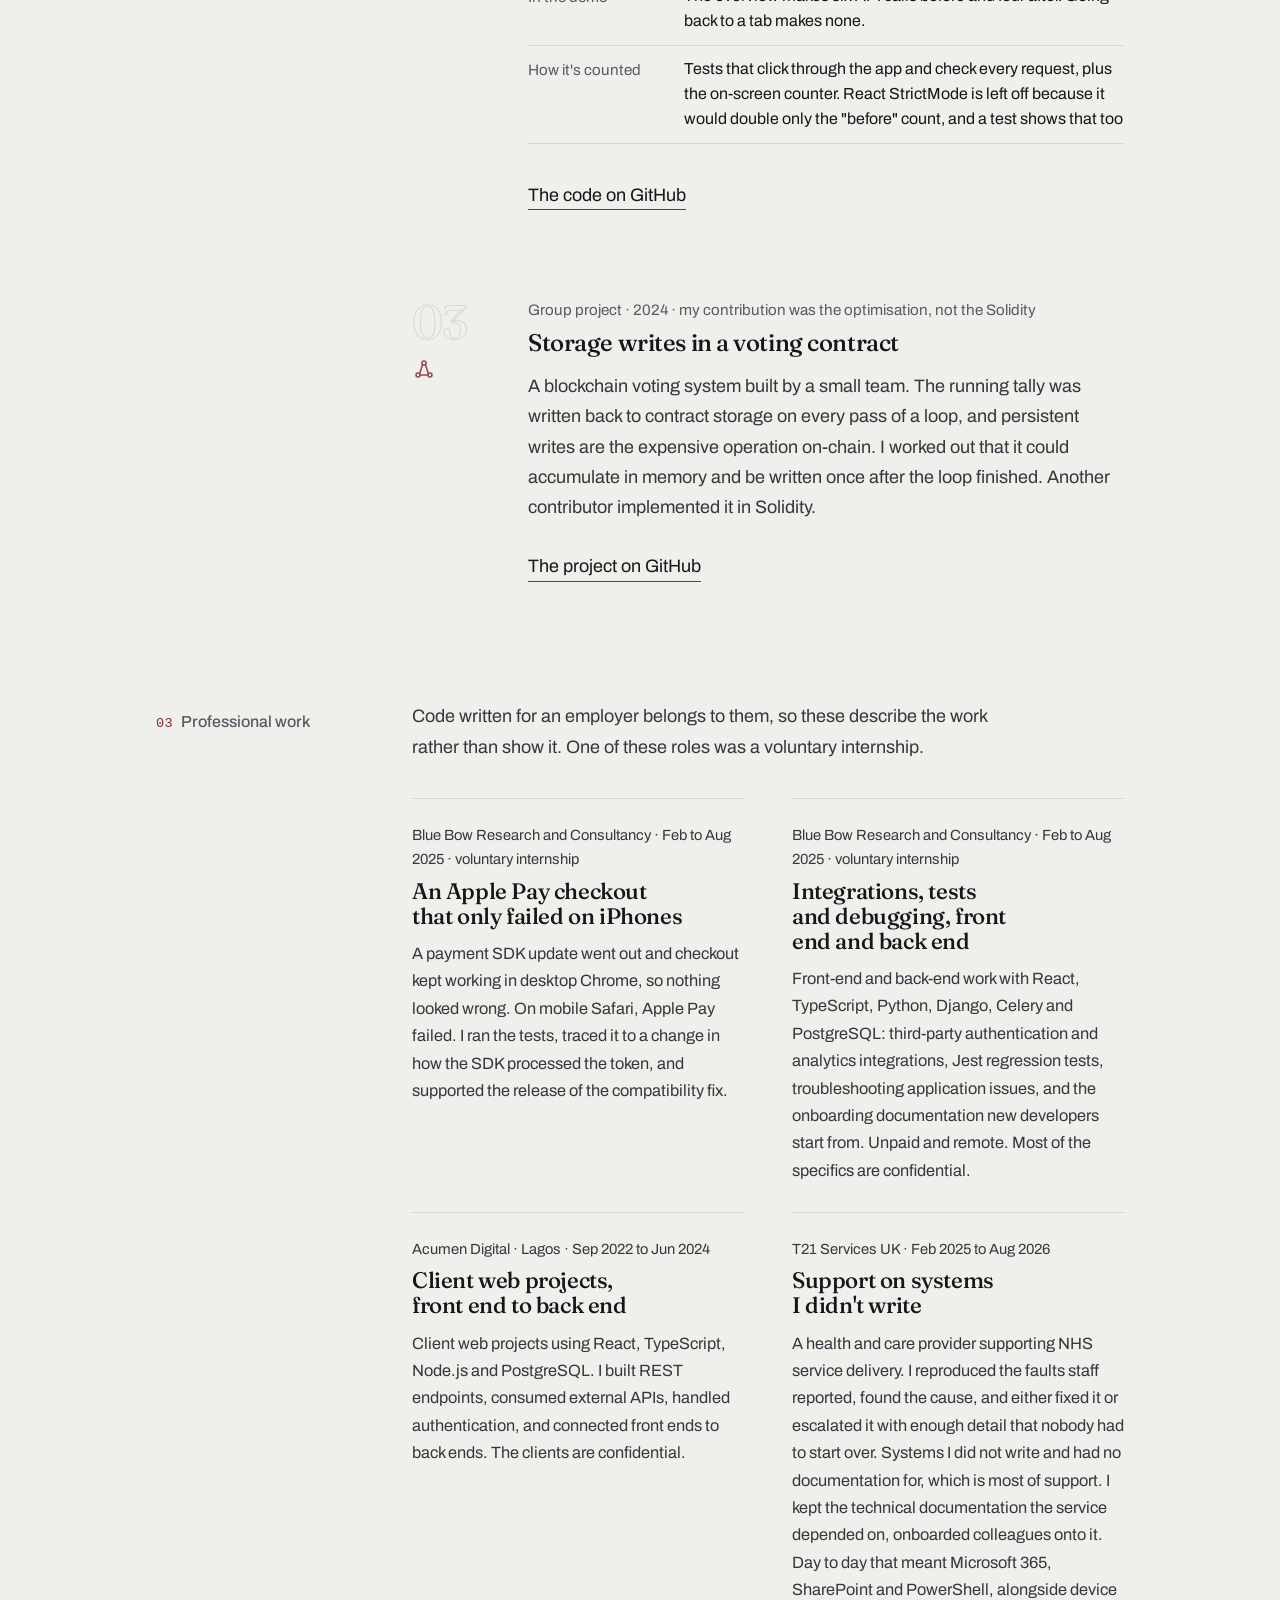
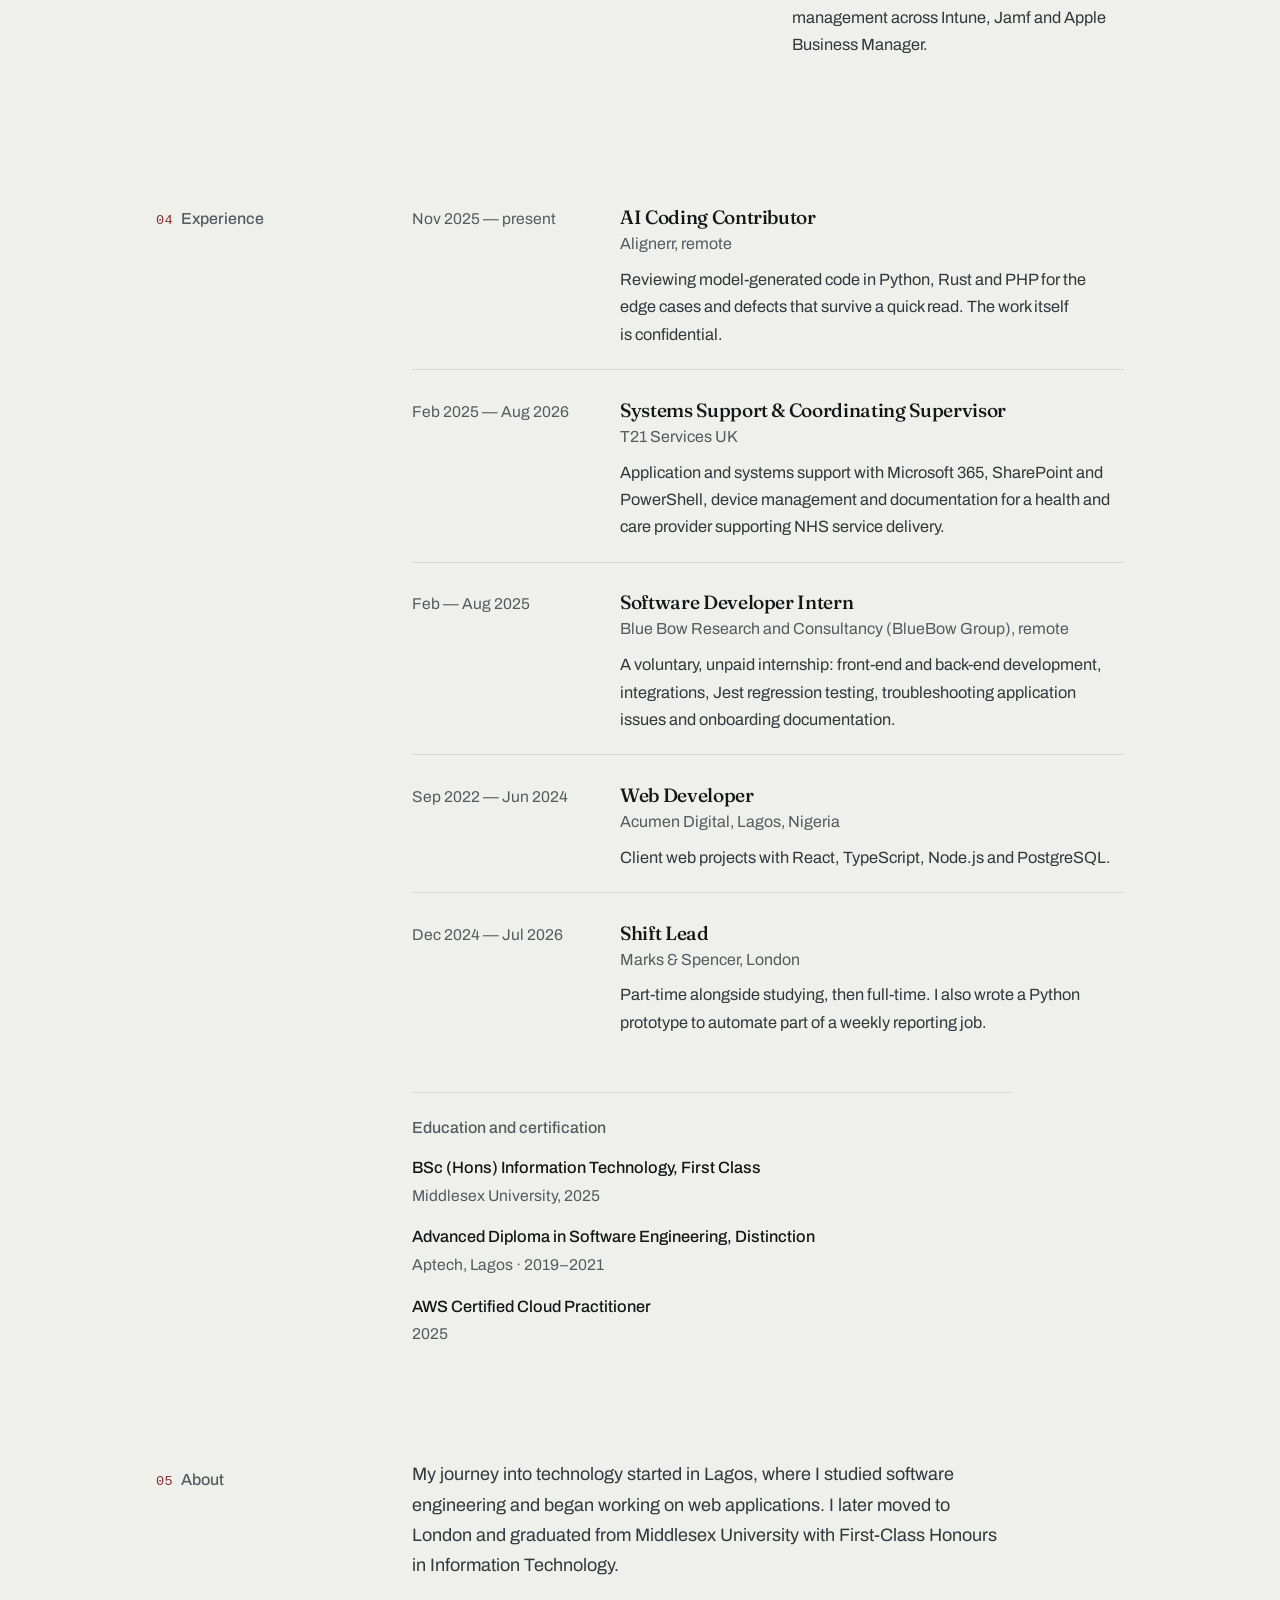
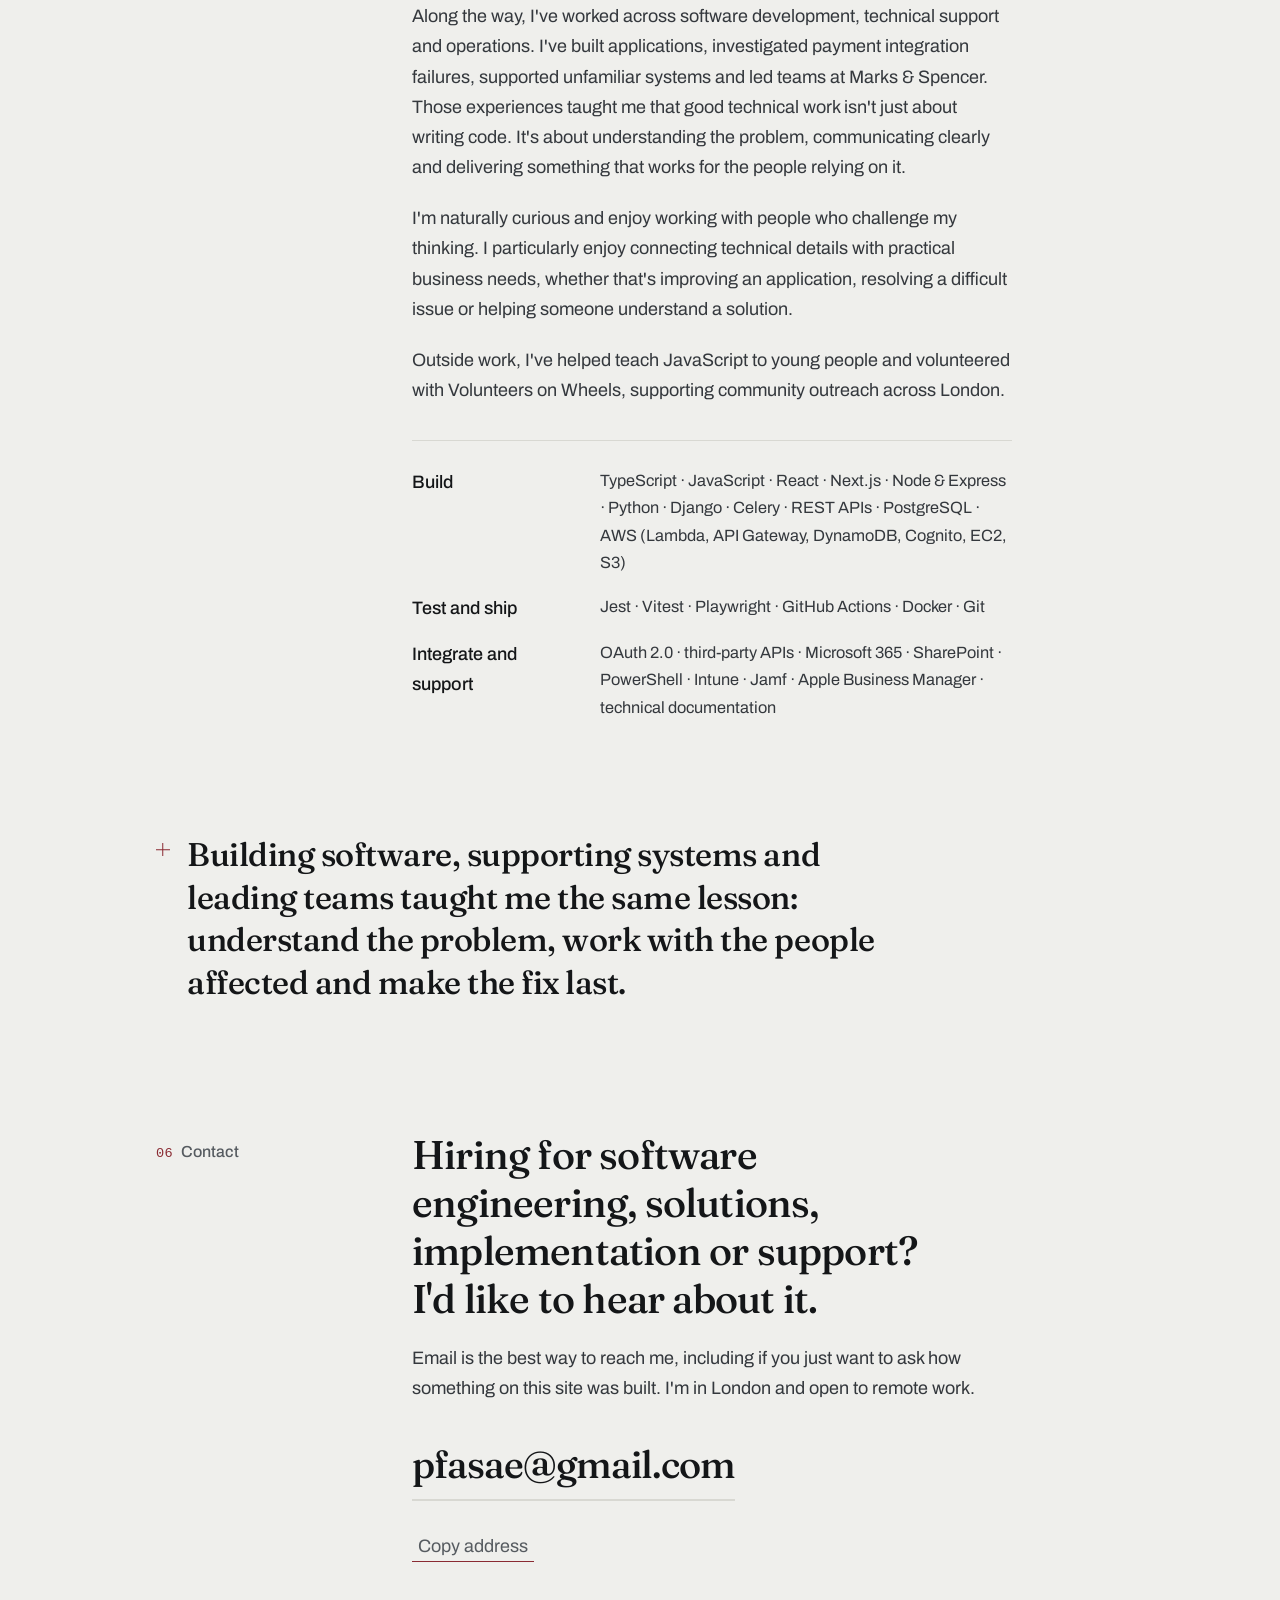
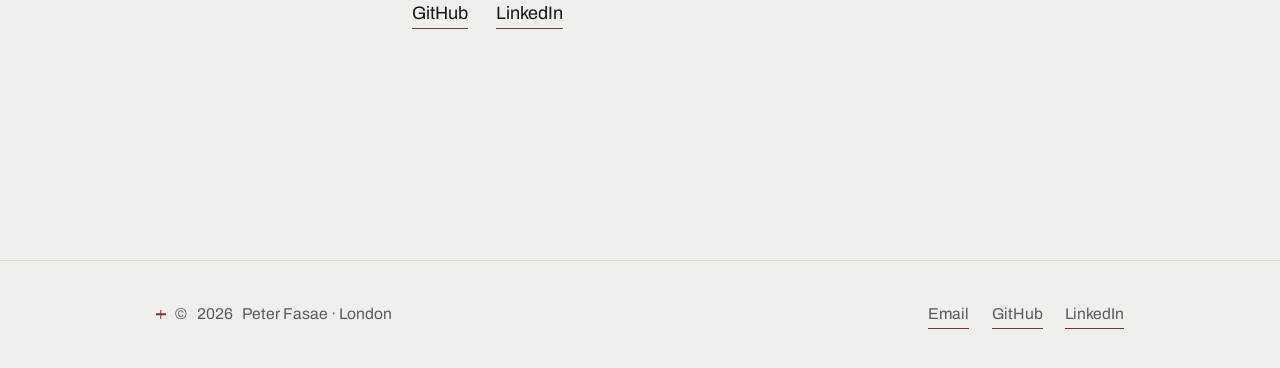
==== commit c9f9b8b8: "Merge pull request #5 from PeterFasae/content/replace-outdated-retail-quote-2026-11-09 Refresh portf" ====
--- a/index.html
+++ b/index.html
@@ -409,8 +409,8 @@
 
   <aside class="pull-stmt wrap" aria-hidden="true">
     <span class="mark"></span>
-    <p>Retail doesn't leave you time to deliberate. You fix what's actually in front of you and
-      move to the next thing.</p>
+    <p>Building software, supporting systems and leading teams taught me the same lesson:
+      understand the problem, work with the people affected and make the fix last.</p>
   </aside>
 
   <section class="section wrap" id="contact" aria-labelledby="contact-title">
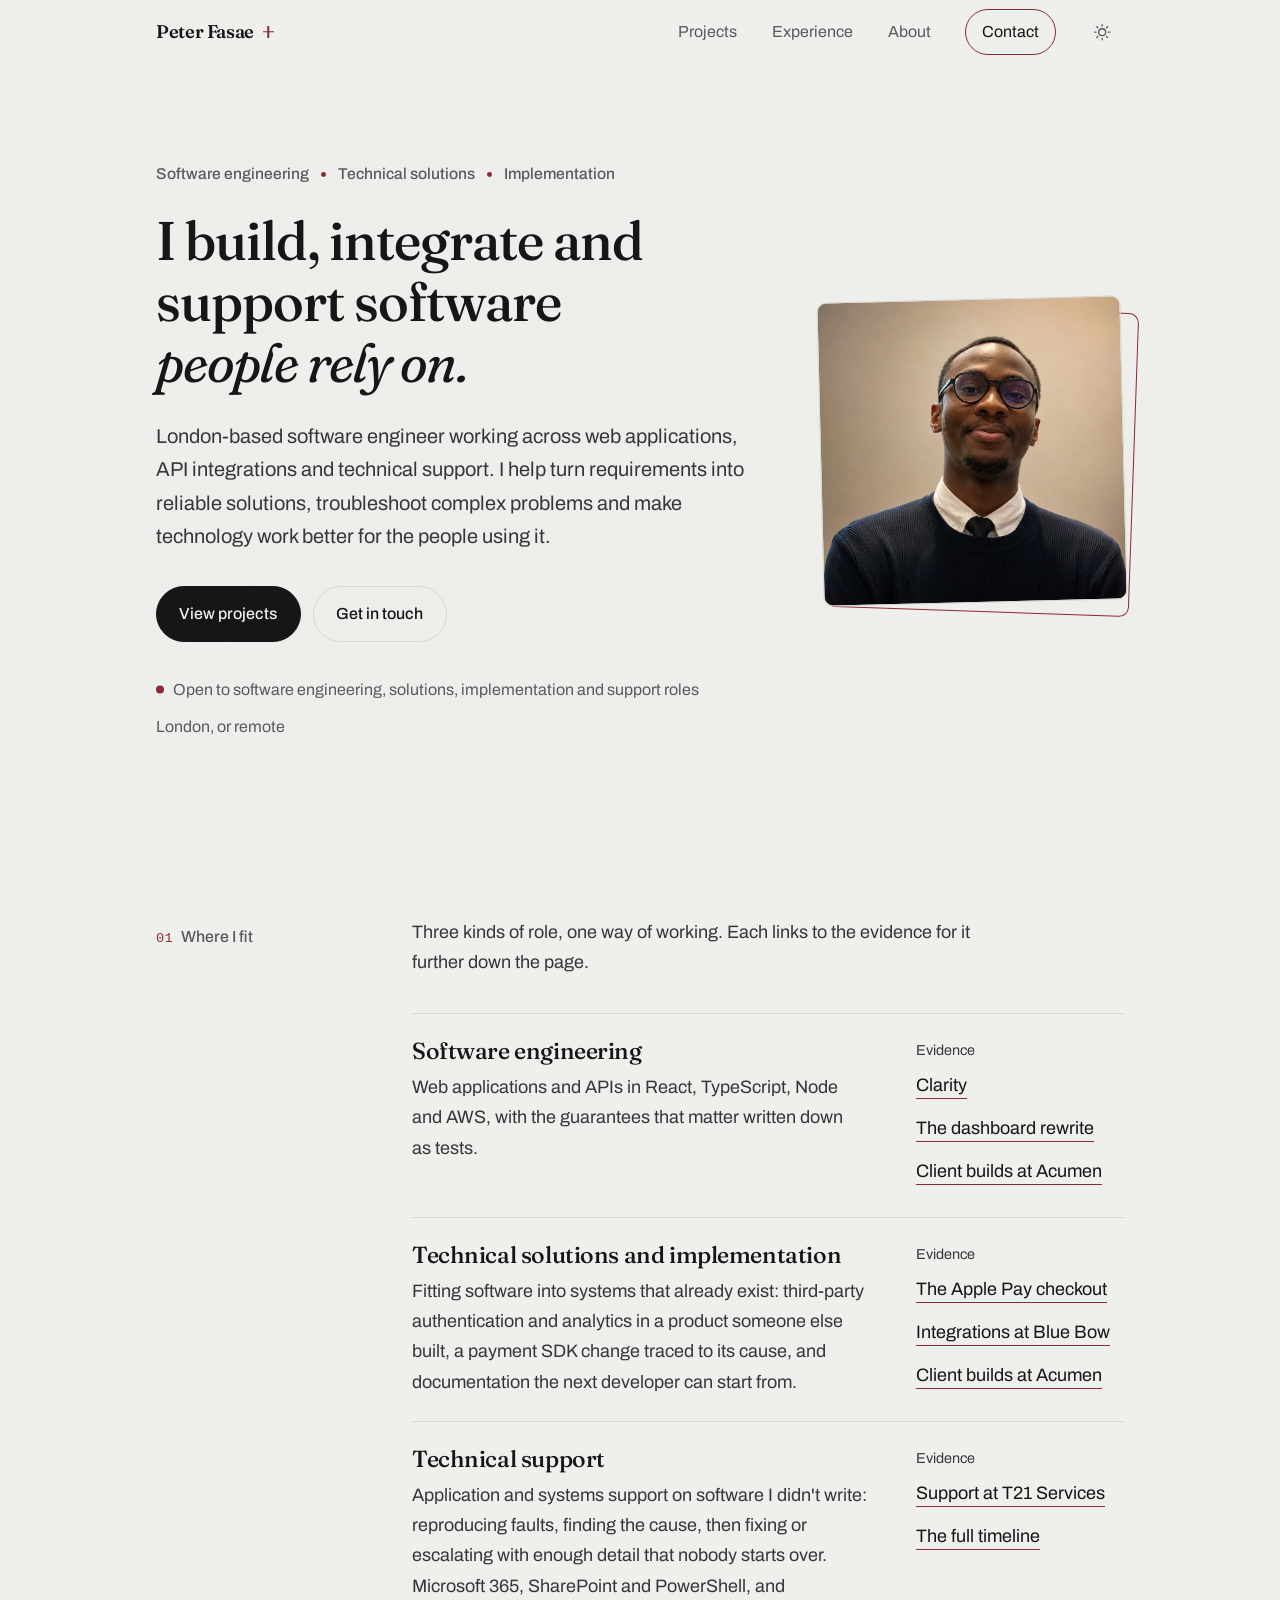
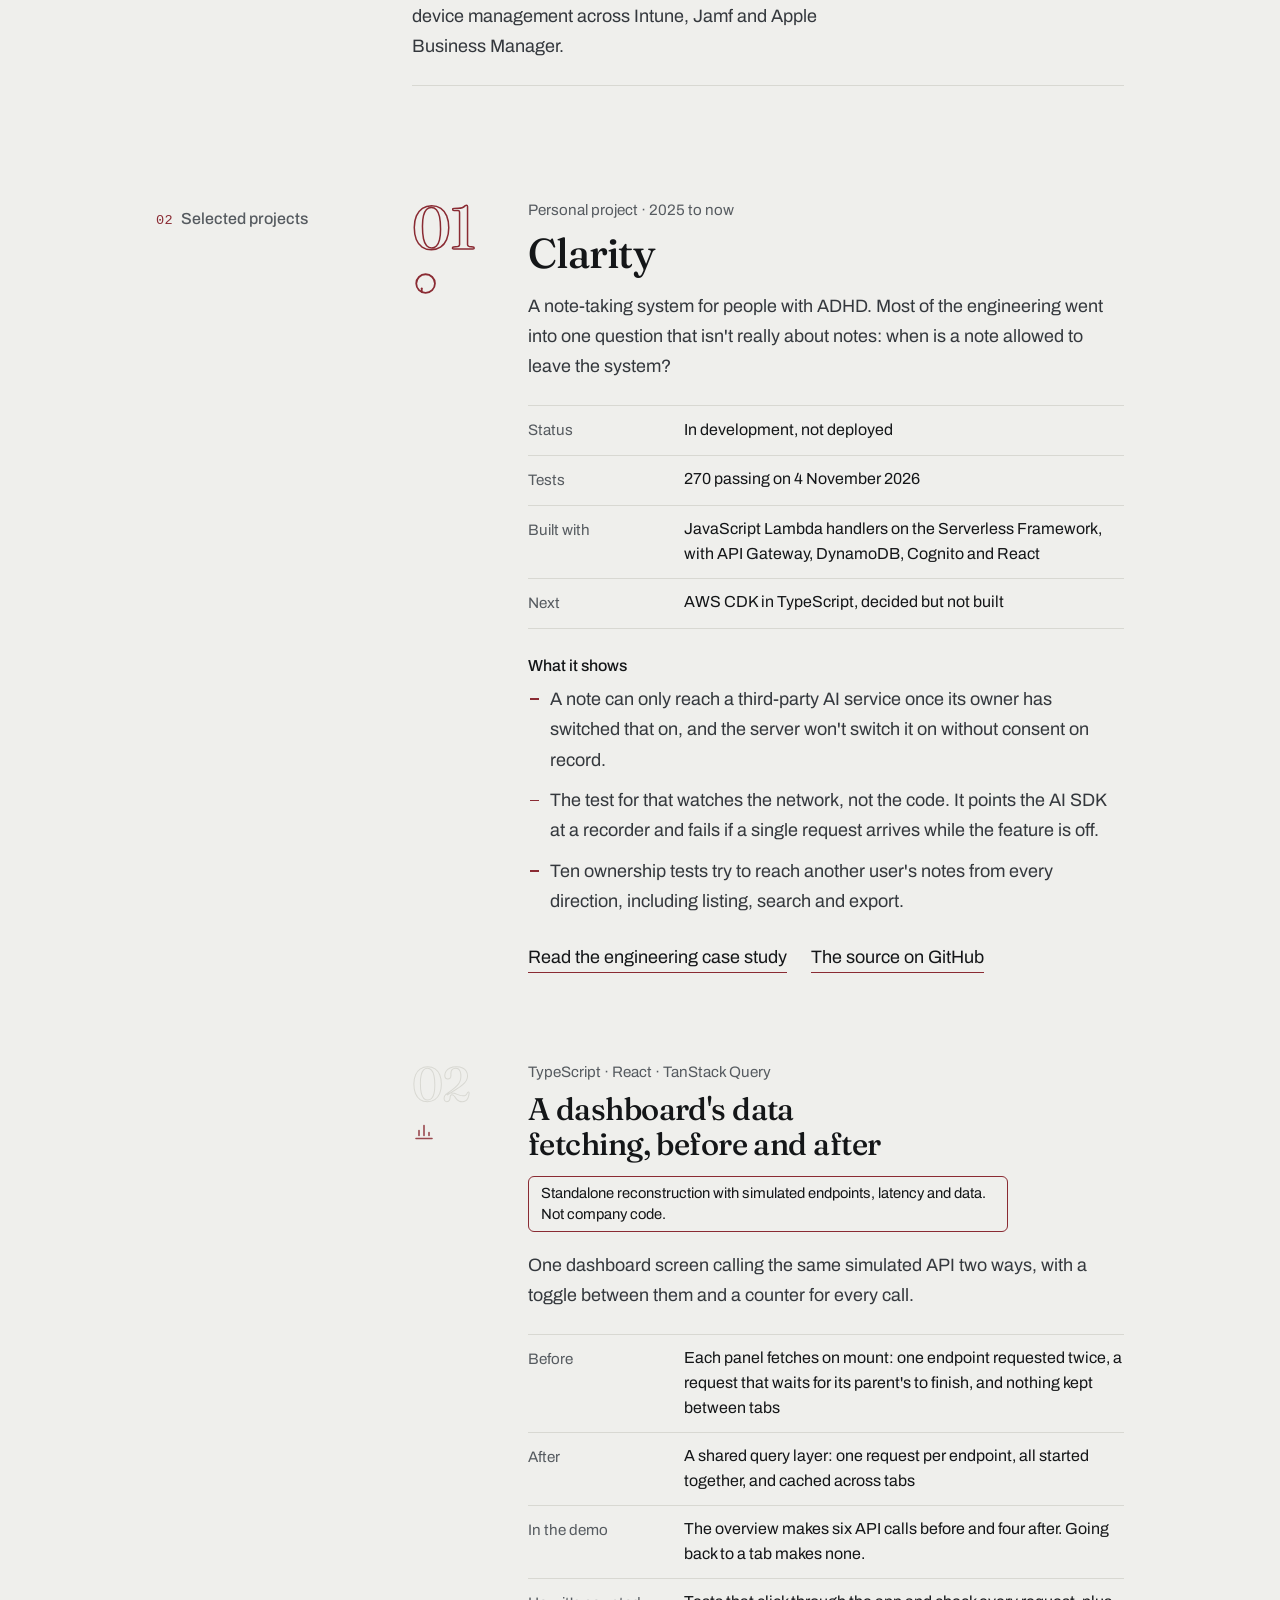
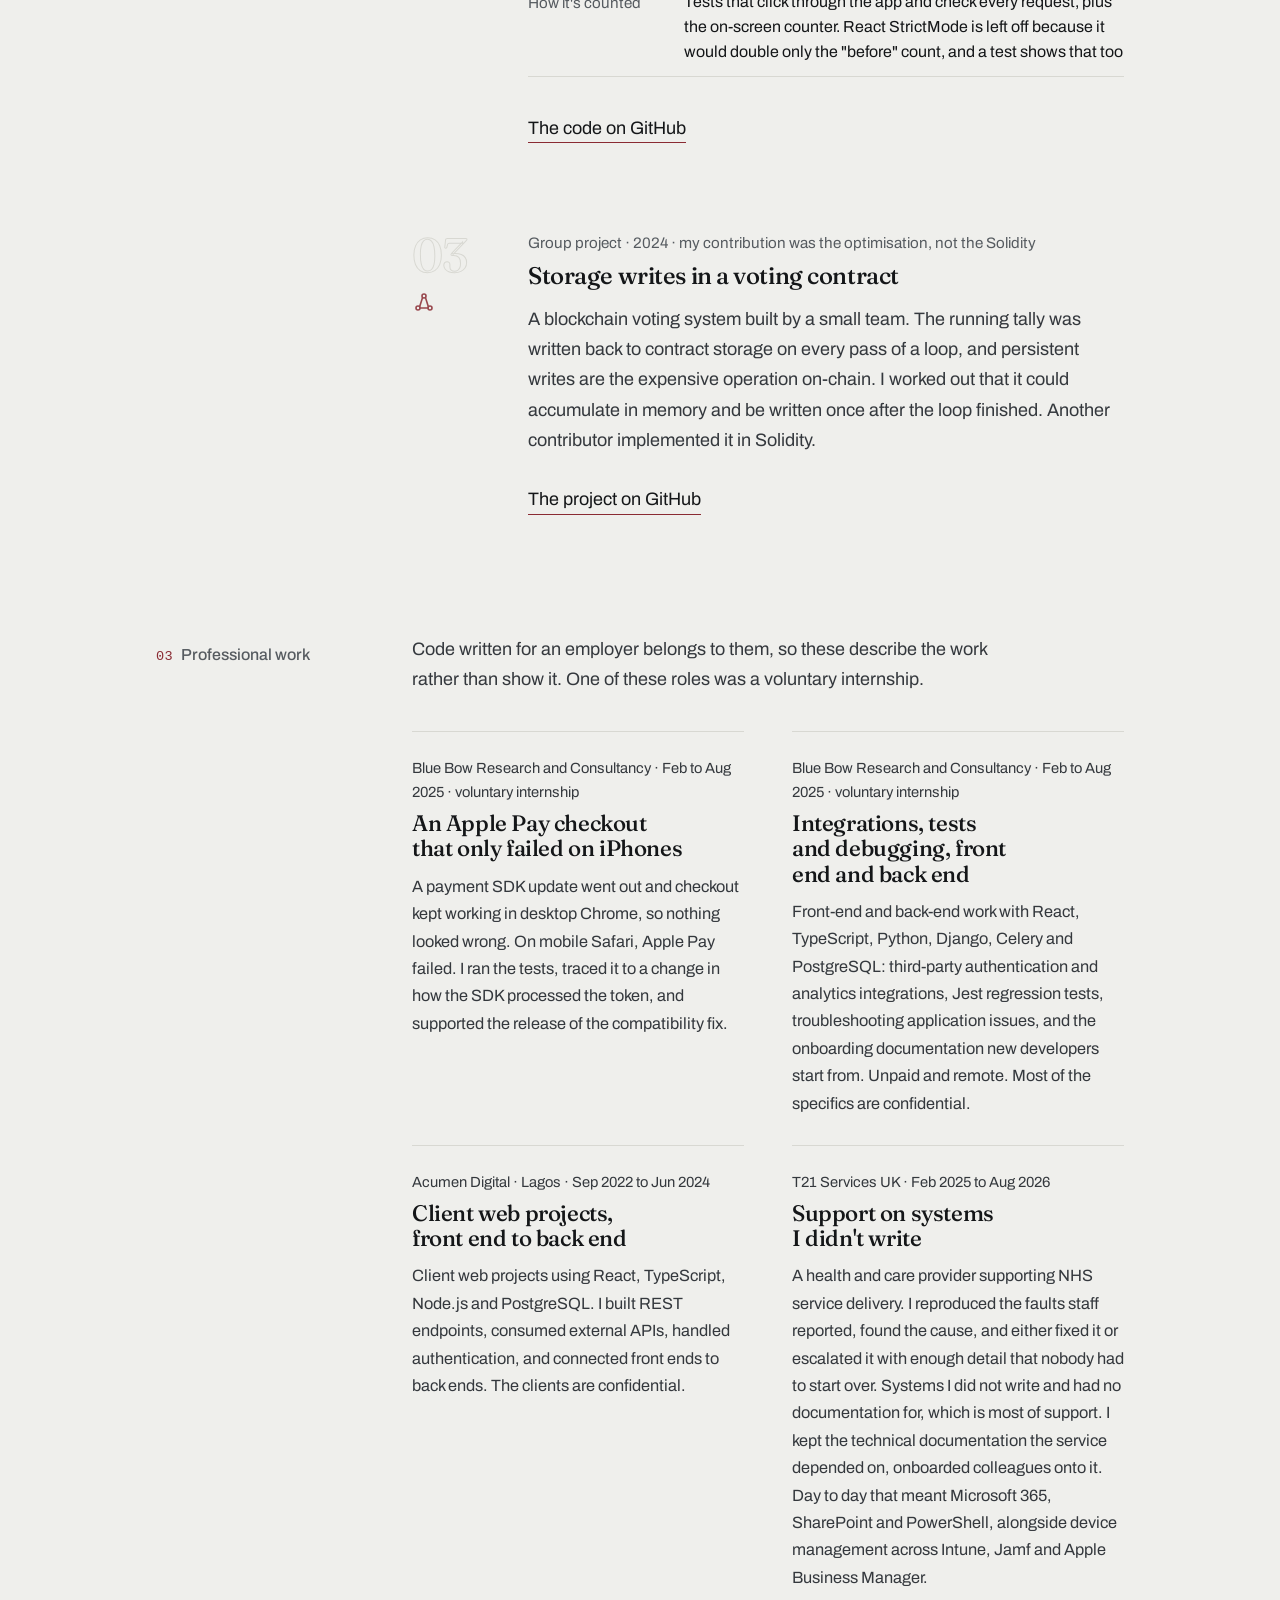
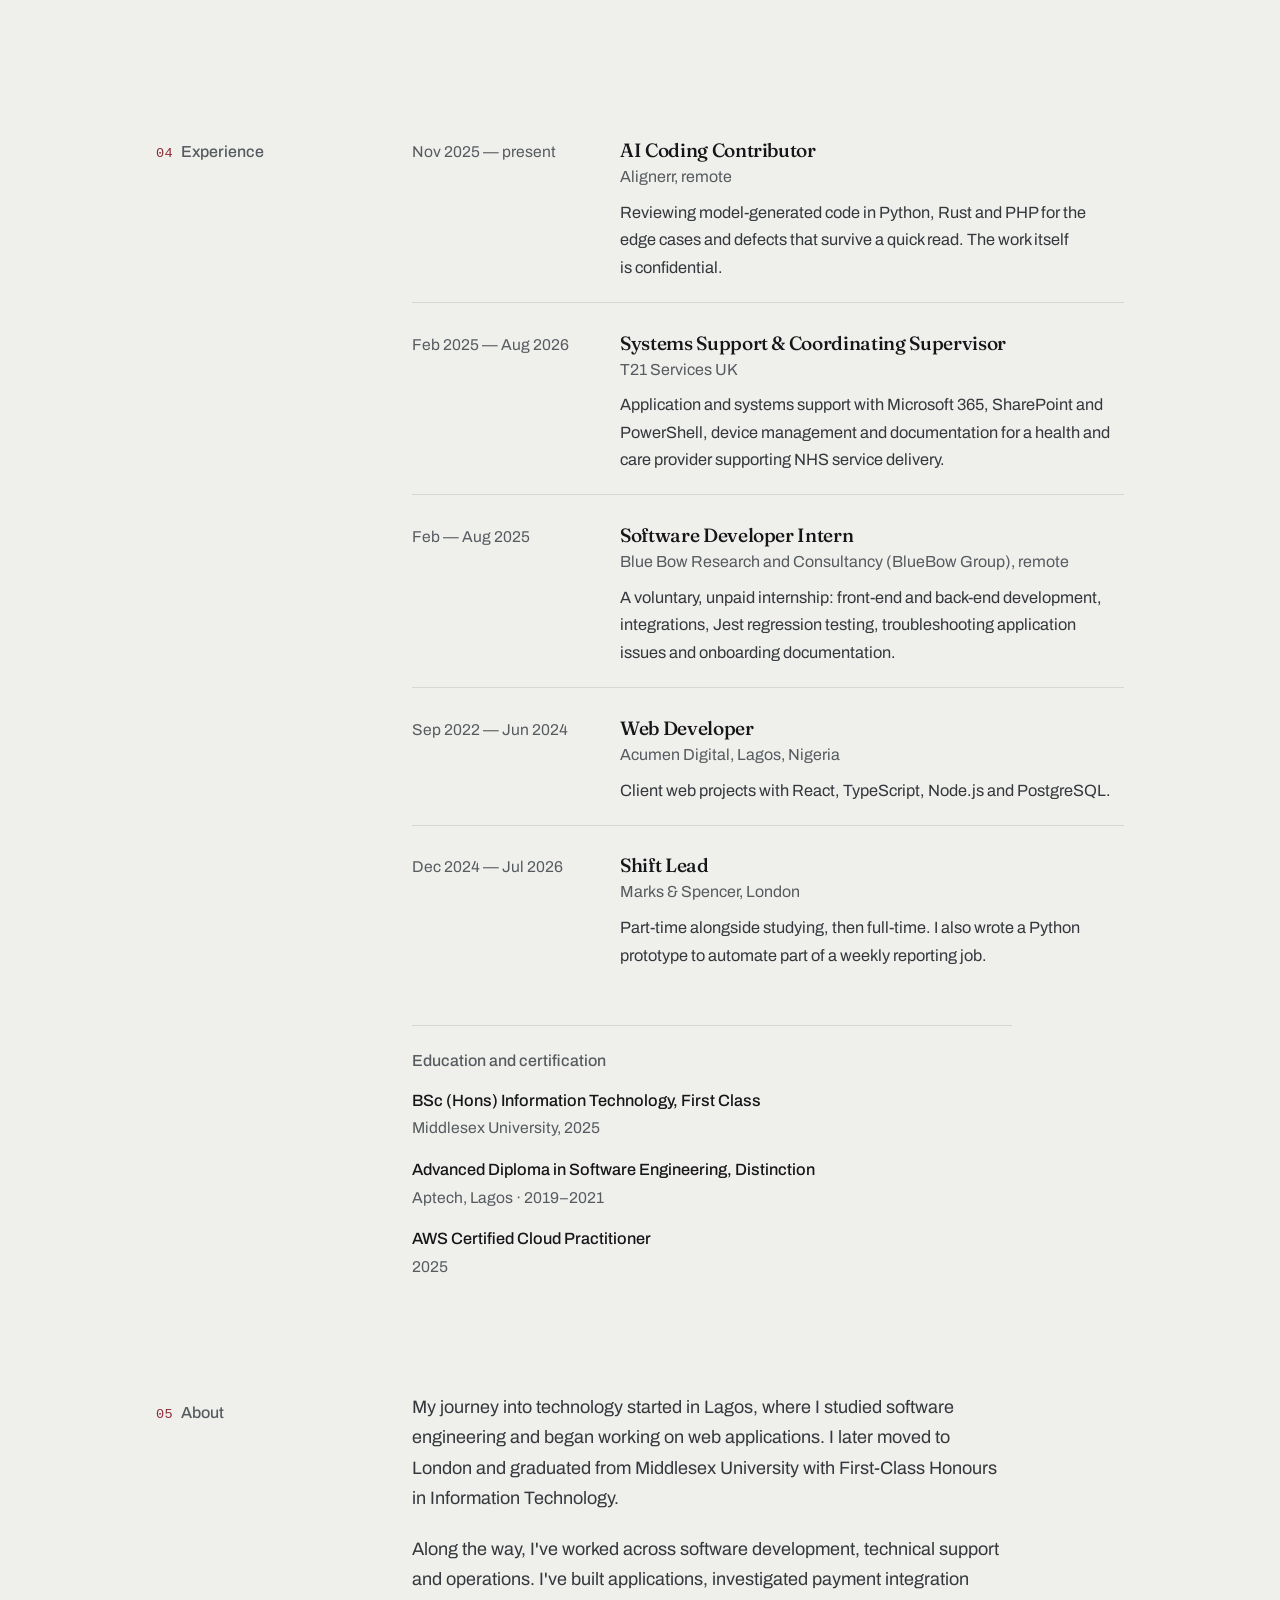
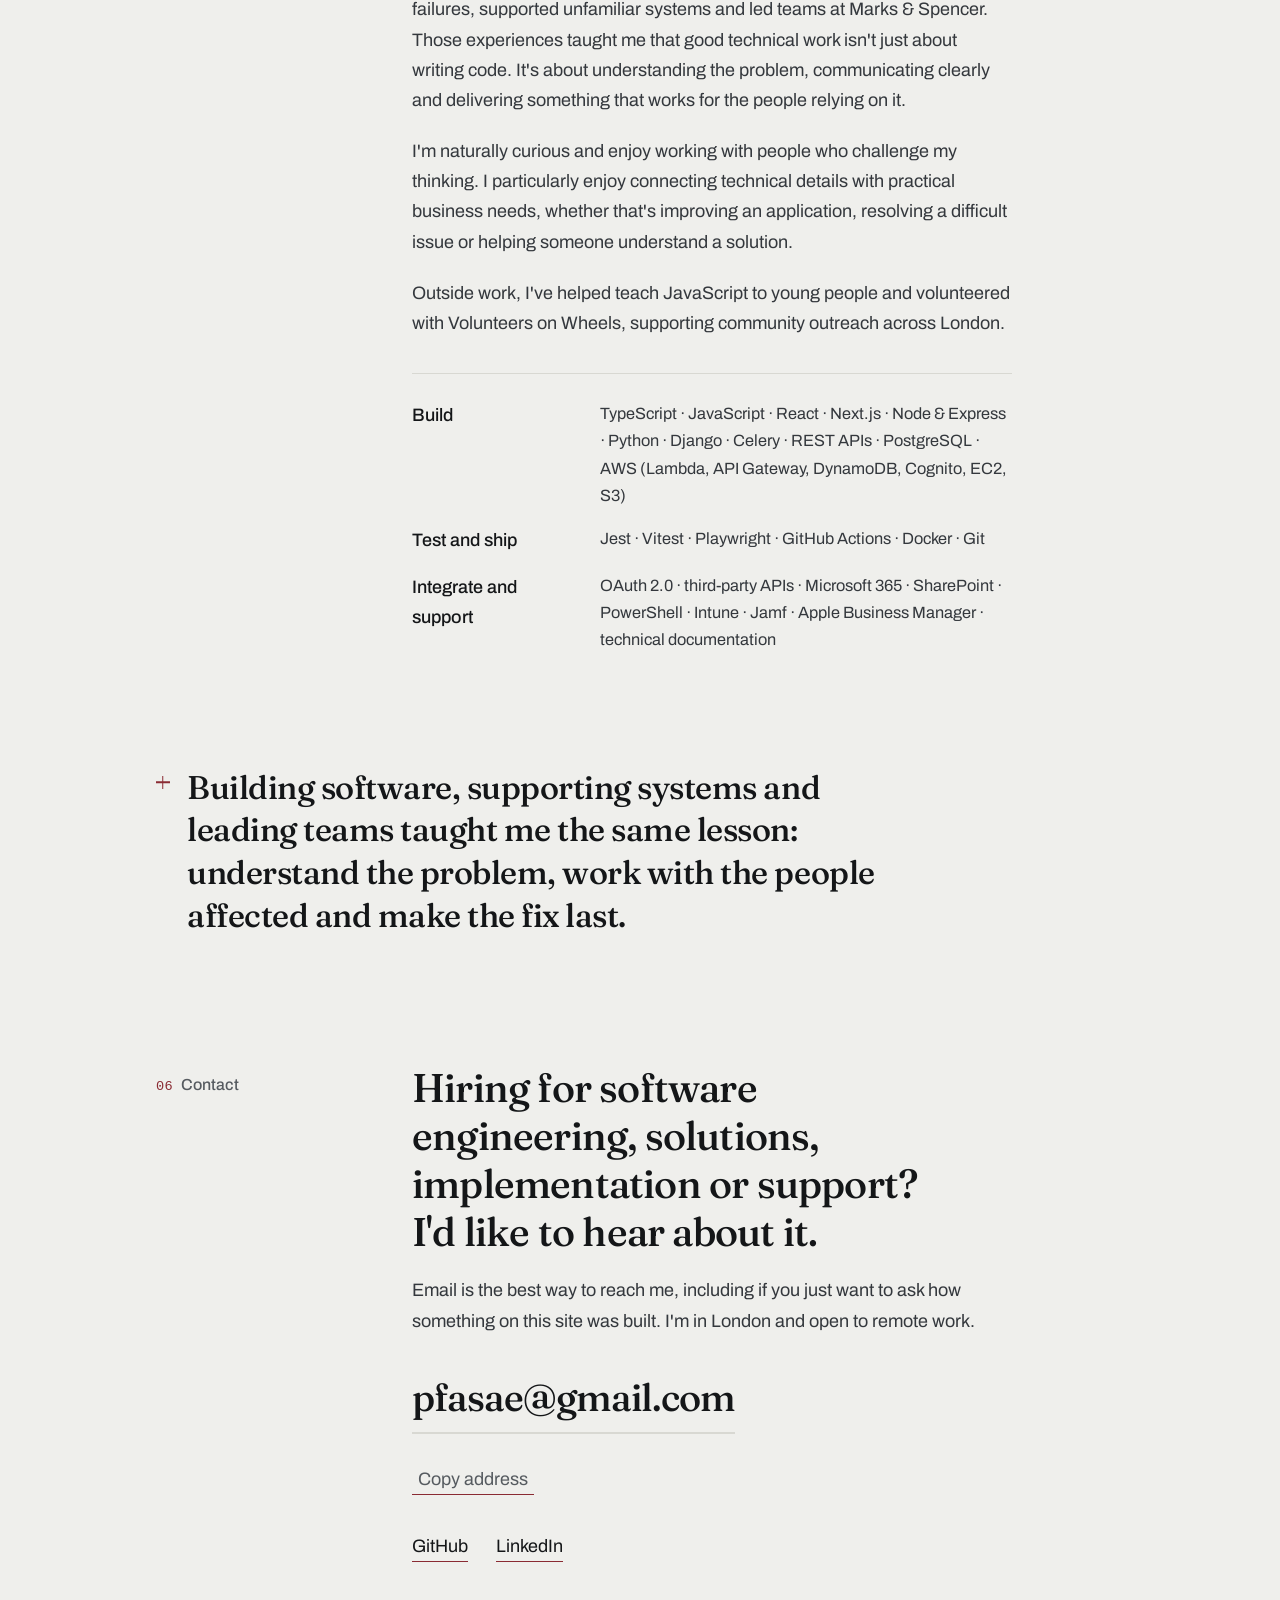
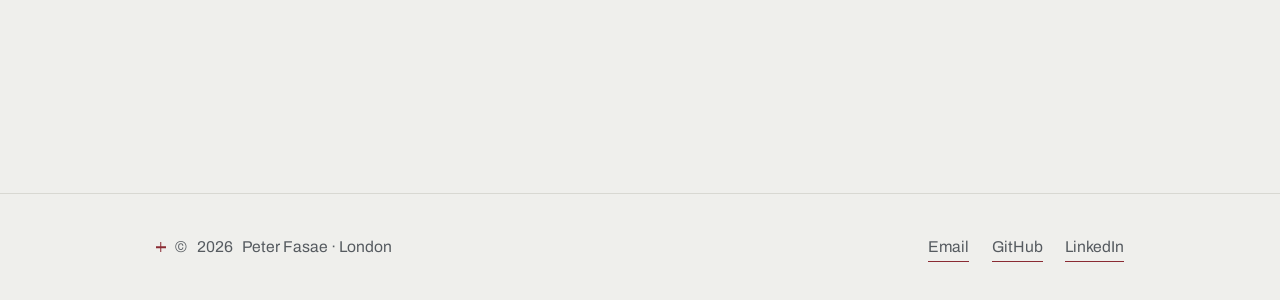
==== commit 1d63e6d7: "Make homepage positioning and projects navigation clearer" ====
--- a/index.html
+++ b/index.html
@@ -44,7 +44,7 @@
     { "@type": "EducationalOrganization", "name": "Aptech Computer Education" }
   ],
   "knowsAbout": ["Software Engineering", "Technical Solutions", "Systems Integration", "Application Support", "Technical Documentation", "Full-Stack Development", "TypeScript", "JavaScript", "React", "Next.js", "Node.js", "Express", "Python", "Django", "Celery", "REST APIs", "AWS Lambda", "API Gateway", "DynamoDB", "Amazon Cognito", "PostgreSQL", "Jest", "Test-Driven Development", "CI/CD", "Microsoft 365", "SharePoint", "PowerShell", "Microsoft Intune", "Jamf"],
-  "sameAs": ["https://github.com/PeterFasae", "https://www.linkedin.com/in/peter-fasae-5a7482b8/"]
+  "sameAs": ["https://github.com/PeterFasae", "https://www.linkedin.com/in/peterfasae"]
 }
 </script>
 </head>
@@ -56,7 +56,7 @@
   <div class="wrap head-inner">
     <a class="wordmark" href="/">Peter Fasae<span class="mark" aria-hidden="true"></span></a>
     <nav class="nav" aria-label="Sections">
-      <a class="nav-section" href="#work">Work</a>
+      <a class="nav-section" href="#work">Projects</a>
       <a class="nav-section" href="#experience">Experience</a>
       <a class="nav-section" href="#about">About</a>
       <a class="nav-cta" href="#contact">Contact</a>
@@ -79,17 +79,13 @@
           <li>Implementation</li>
         </ul>
 
-        <h1 id="hero-title">I build software, then make it <em>work</em> where it lands.</h1>
-
-        <p class="hero-lede">Software engineer in London. I've built client web applications from front
-          end to back end, integrated third-party services into a React and TypeScript product, and
-          supported systems I didn't write. The parts I care most about never show up in the
-          interface: where a boundary sits, what happens when something you depend on fails, and how
-          you prove it holds.</p>
+        <h1 id="hero-title">I build, integrate and support software <em>people rely on.</em></h1>
+
+        <p class="hero-lede">London-based software engineer working across web applications, API integrations and technical support. I help turn requirements into reliable solutions, troubleshoot complex problems and make technology work better for the people using it.</p>
 
         <p class="cta-row">
-          <a class="btn" href="#work">See the work</a>
-          <a class="btn btn-quiet" href="mailto:pfasae@gmail.com">Email me</a>
+          <a class="btn" href="#work">View projects</a>
+          <a class="btn btn-quiet" href="mailto:pfasae@gmail.com">Get in touch</a>
         </p>
 
         <p class="hero-meta">
@@ -168,7 +164,7 @@
 
   <section class="section wrap" id="work" aria-labelledby="work-title">
     <div class="band">
-      <h2 class="band-label" id="work-title">Selected work</h2>
+      <h2 class="band-label" id="work-title">Selected projects</h2>
       <div class="work">
 
         <article class="work-item work-item--flagship" id="clarity" aria-labelledby="clarity-title">
@@ -431,7 +427,7 @@
 
         <p class="elsewhere">
           <a class="link" href="https://github.com/PeterFasae" target="_blank" rel="noopener">GitHub</a>
-          <a class="link" href="https://www.linkedin.com/in/peter-fasae-5a7482b8/" target="_blank" rel="noopener">LinkedIn</a>
+          <a class="link" href="https://www.linkedin.com/in/peterfasae" target="_blank" rel="noopener">LinkedIn</a>
         </p>
       </div>
     </div>
@@ -445,7 +441,7 @@
     <p class="foot-links">
       <a class="link link-muted" href="mailto:pfasae@gmail.com">Email</a>
       <a class="link link-muted" href="https://github.com/PeterFasae" target="_blank" rel="noopener">GitHub</a>
-      <a class="link link-muted" href="https://www.linkedin.com/in/peter-fasae-5a7482b8/" target="_blank" rel="noopener">LinkedIn</a>
+      <a class="link link-muted" href="https://www.linkedin.com/in/peterfasae" target="_blank" rel="noopener">LinkedIn</a>
     </p>
   </div>
 </footer>
